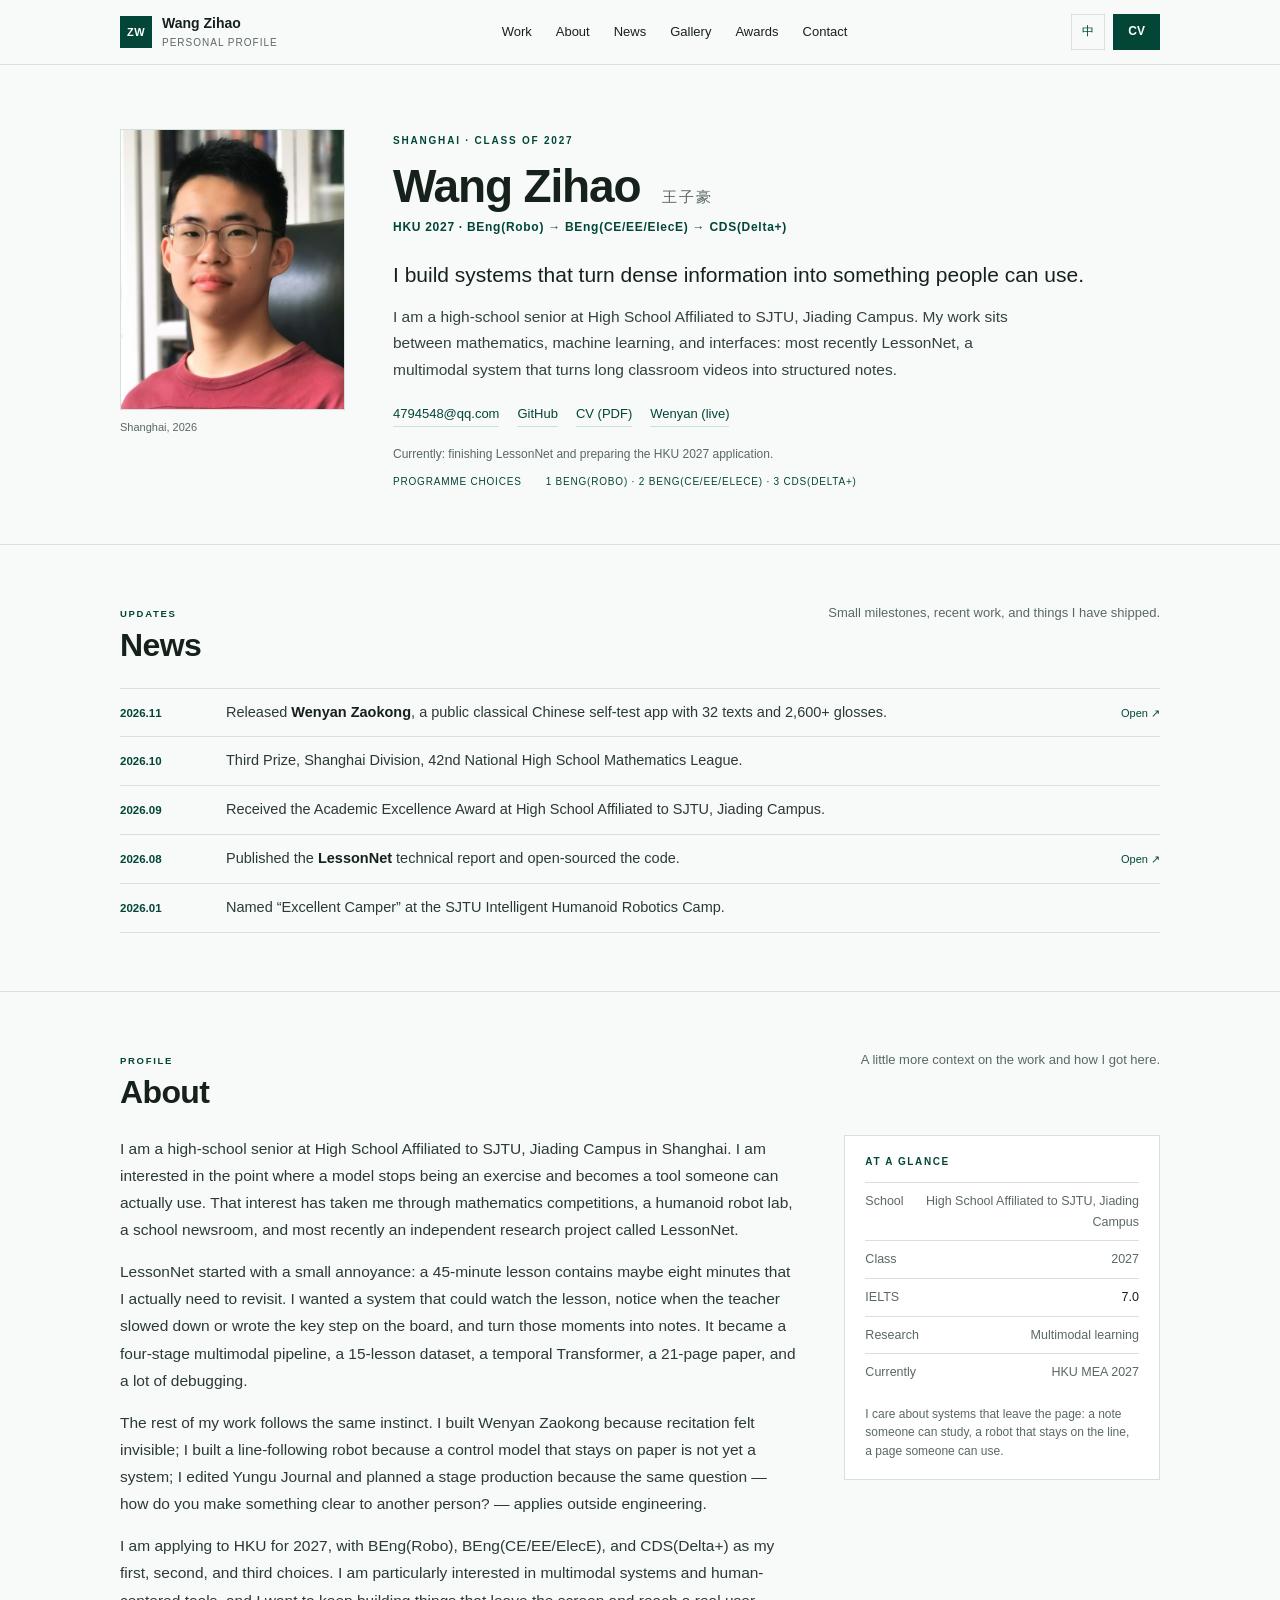
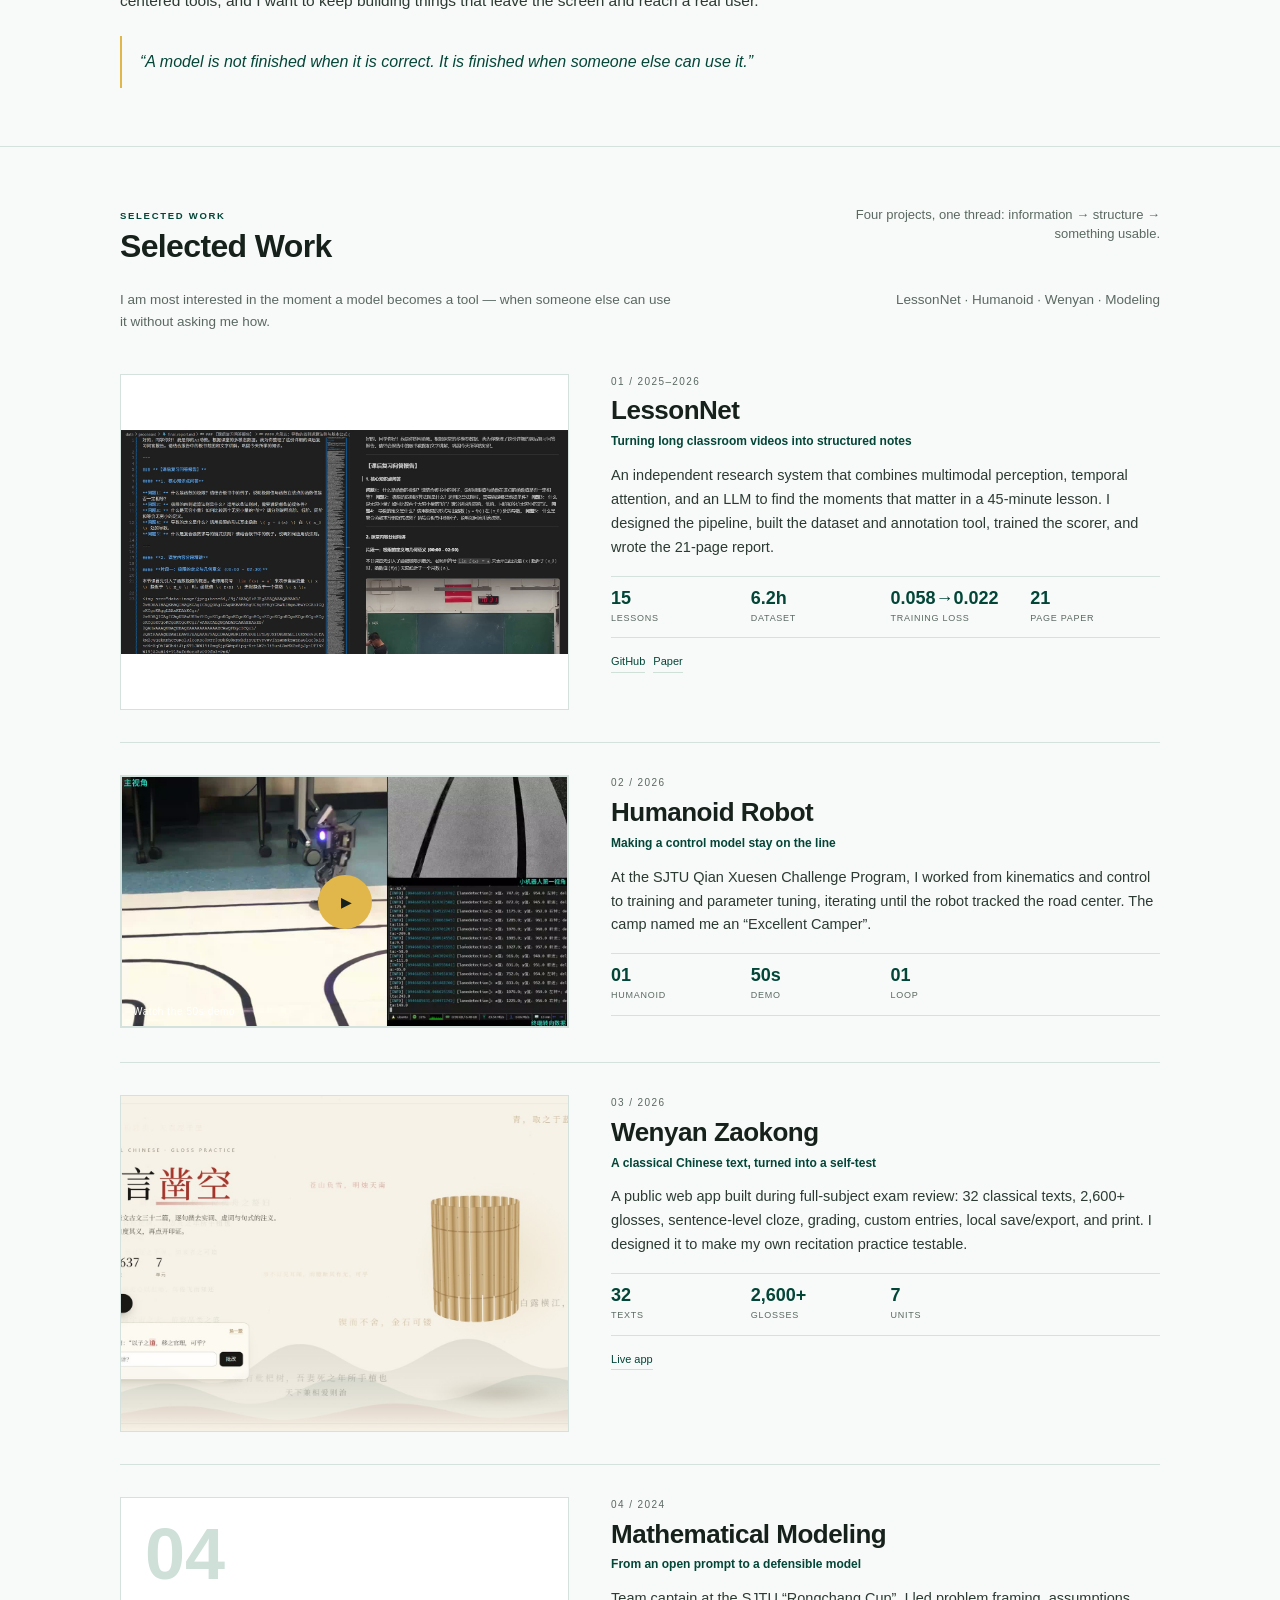
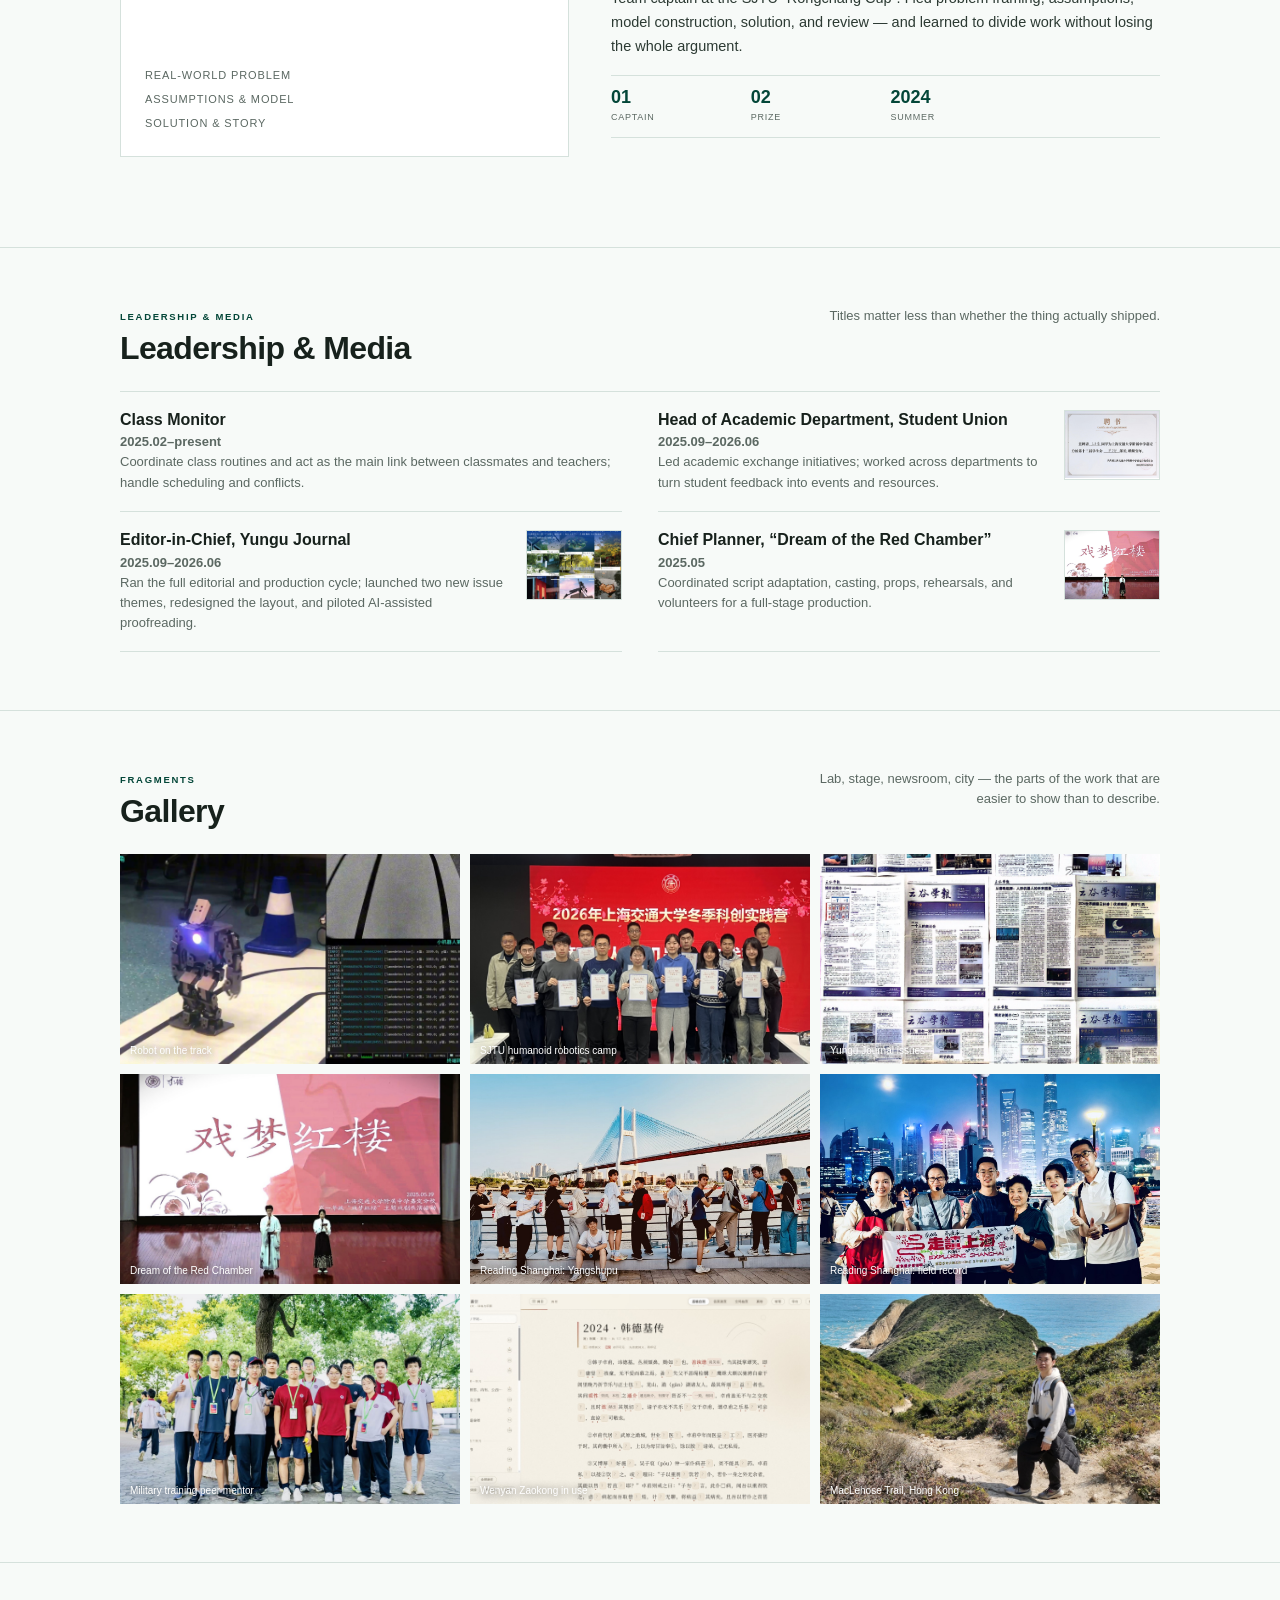
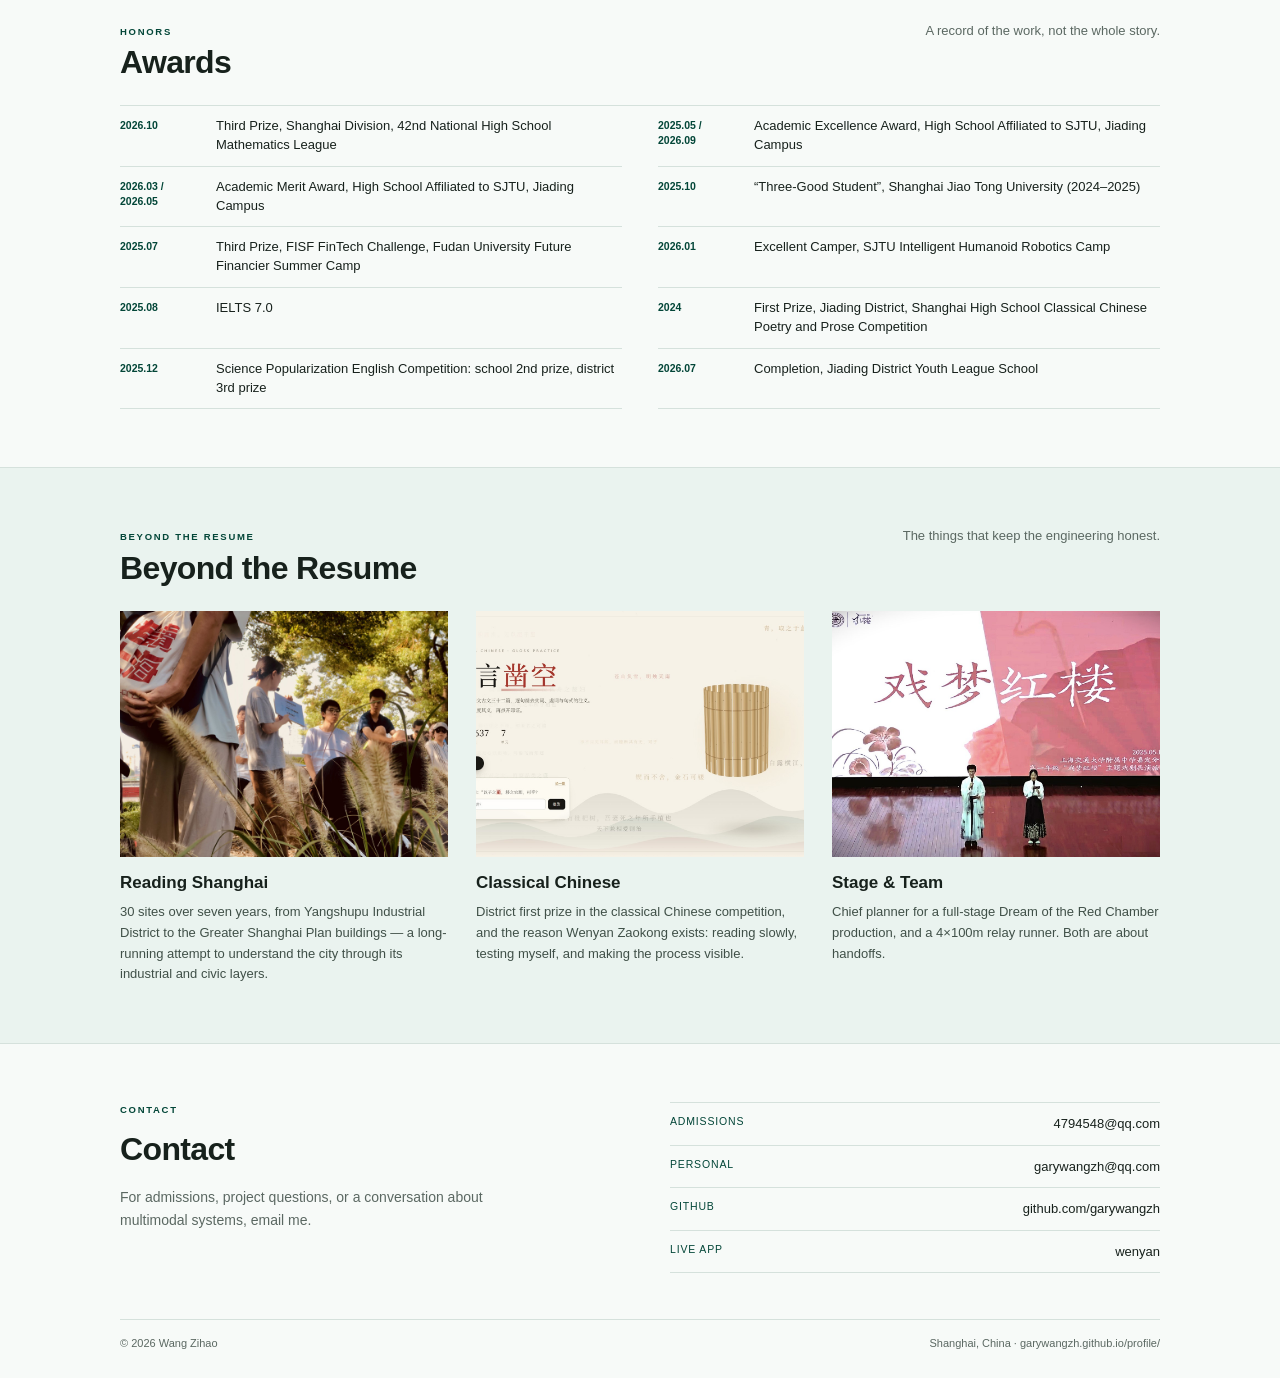
==== index.html @ 97295e0d "Clarify Wenyan link label" ====
<!doctype html>
<html lang="en" class="lang-en">
<head>
<meta charset="utf-8">
<meta name="viewport" content="width=device-width, initial-scale=1">
<title>Wang Zihao — Personal Profile</title>
<meta name="description" content="Personal profile of Wang Zihao: high-school student in Shanghai working on multimodal learning, robotics, and human-centered tools.">
<meta property="og:title" content="Wang Zihao — Personal Profile">
<meta property="og:description" content="Personal profile, selected work, and recent notes.">
<meta property="og:type" content="website">
<meta property="og:url" content="https://garywangzh.github.io/profile/">
<meta property="og:image" content="https://garywangzh.github.io/profile/assets/img/og-cover.jpg">
<link rel="icon" href="assets/img/favicon.svg" type="image/svg+xml">
<link rel="stylesheet" href="assets/css/site.css">
</head>
<body>
<a class="skip" href="#main">Skip to content</a>

<header class="site-header" id="siteHeader">
  <div class="wrap header-inner">
    <a class="brand" href="#top">
      <span class="brand-mark">ZW</span>
      <span class="brand-name">Wang Zihao<small>Personal profile</small></span>
    </a>
    <nav class="nav" id="nav">
      <a href="#work"><span><span class="en">Work</span><span class="zh">项目</span></span></a>
      <a href="#about"><span><span class="en">About</span><span class="zh">关于</span></span></a>
      <a href="#news"><span><span class="en">News</span><span class="zh">近况</span></span></a>
      <a href="#gallery"><span><span class="en">Gallery</span><span class="zh">影像</span></span></a>
      <a href="#awards"><span><span class="en">Awards</span><span class="zh">荣誉</span></span></a>
      <a href="#contact"><span><span class="en">Contact</span><span class="zh">联系</span></span></a>
    </nav>
    <div class="header-actions">
      <button class="lang-toggle" id="langToggle" type="button" aria-label="Switch language">中</button>
      <a class="btn btn-primary en" href="assets/docs/Wang_Zihao_HKU_MEA_Resume_EN_2027.pdf" target="_blank" rel="noopener">CV</a>
      <a class="btn btn-primary zh" href="assets/docs/Wang_Zihao_HKU_MEA_Resume_ZH_2027.pdf" target="_blank" rel="noopener">简历</a>
      <button class="menu-toggle" id="menuToggle" type="button" aria-label="Menu">☰</button>
    </div>
  </div>
</header>

<main id="main">
  <section class="profile-hero" id="top">
    <div class="wrap profile-grid">
      <aside class="profile-photo">
        <img src="assets/img/portrait.jpg" alt="Portrait of Wang Zihao">
        <p class="profile-caption"><span><span class="en">Shanghai, 2026</span><span class="zh">上海，2026</span></span></p>
      </aside>
      <div class="profile-bio">
        <p class="eyebrow"><span><span class="en">Shanghai · Class of 2027</span><span class="zh">上海 · 2027 届</span></span></p>
        <h1><span><span class="en">Wang Zihao</span><span class="zh">王子豪</span></span> <span class="name-cn"><span><span class="en">王子豪</span><span class="zh">WANG ZIHAO</span></span></span></h1>
        <p class="role"><span><span class="en">HKU 2027 · BEng(Robo) → BEng(CE/EE/ElecE) → CDS(Delta+)</span><span class="zh">港大 2027 · BEng(Robo) → BEng(CE/EE/ElecE) → CDS(Delta+)</span></span></p>
        <p class="tagline"><span><span class="en">I build systems that turn dense information into something people can use.</span><span class="zh">我喜欢把密集的信息，变成真正能用的东西。</span></span></p>
        <p class="intro"><span><span class="en">I am a high-school senior at High School Affiliated to SJTU, Jiading Campus. My work sits between mathematics, machine learning, and interfaces: most recently LessonNet, a multimodal system that turns long classroom videos into structured notes.</span><span class="zh">我是上海交通大学附属中学嘉定分校的高三学生。我的兴趣在数学、机器学习与界面之间：最近在做 LessonNet，一个把长课堂视频变成结构化笔记的多模态系统。</span></span></p>
        <div class="profile-links">
          <a href="mailto:4794548@qq.com">4794548@qq.com</a>
          <a href="https://github.com/garywangzh" target="_blank" rel="noopener">GitHub</a>
          <a class="en" href="assets/docs/Wang_Zihao_HKU_MEA_Resume_EN_2027.pdf" target="_blank" rel="noopener">CV (PDF)</a>
          <a class="zh" href="assets/docs/Wang_Zihao_HKU_MEA_Resume_ZH_2027.pdf" target="_blank" rel="noopener">简历 PDF</a>
          <a href="https://garywangzh.github.io/wenyan/" target="_blank" rel="noopener"><span><span class="en">Wenyan (live)</span><span class="zh">文言凿空（在线）</span></span></a>
        </div>
        <p class="now-line"><span><span class="en">Currently: finishing LessonNet and preparing the HKU 2027 application.</span><span class="zh">现在：完成 LessonNet，准备港大 2027 申请。</span></span></p>
        <p class="choices-line"><span><span><span class="en">Programme choices</span><span class="zh">专业志愿</span></span></span><span><span class="en">1 BEng(Robo) · 2 BEng(CE/EE/ElecE) · 3 CDS(Delta+)</span><span class="zh">1 BEng(Robo) · 2 BEng(CE/EE/ElecE) · 3 CDS(Delta+)</span></span></p>
      </div>
    </div>
  </section>

  <section class="section" id="news">
    <div class="wrap">
      
    <div class="section-head reveal">
      <div>
        <div class="kicker"><span><span class="en">Updates</span><span class="zh">近况</span></span></div>
        <h2><span><span class="en">News</span><span class="zh">近况</span></span></h2>
      </div>
      <p><span class="en">Small milestones, recent work, and things I have shipped.</span><span class="zh">一些最近的节点、作品和正在发生的事。</span></p>
    </div>
      <div class="news-list">
        
        <article class="news-item reveal">
          <div class="news-date">2026.11</div>
          <div class="news-text"><span><span class="en">Released <strong>Wenyan Zaokong</strong>, a public classical Chinese self-test app with 32 texts and 2,600+ glosses.</span><span class="zh">上线 <strong>文言凿空</strong>：32 篇古文、2,600+ 条注义的逐句自测网页。</span></span></div>
          <a class="news-link" href="https://garywangzh.github.io/wenyan/" target="_blank" rel="noopener">Open</a>
        </article>
        <article class="news-item reveal">
          <div class="news-date">2026.10</div>
          <div class="news-text"><span><span class="en">Third Prize, Shanghai Division, 42nd National High School Mathematics League.</span><span class="zh">获第 42 届全国高中数学联赛上海赛区三等奖。</span></span></div>
          <span></span>
        </article>
        <article class="news-item reveal">
          <div class="news-date">2026.09</div>
          <div class="news-text"><span><span class="en">Received the Academic Excellence Award at High School Affiliated to SJTU, Jiading Campus.</span><span class="zh">获交附嘉定“学业卓越奖”。</span></span></div>
          <span></span>
        </article>
        <article class="news-item reveal">
          <div class="news-date">2026.08</div>
          <div class="news-text"><span><span class="en">Published the <strong>LessonNet</strong> technical report and open-sourced the code.</span><span class="zh">完成 <strong>LessonNet</strong> 技术论文并开源代码。</span></span></div>
          <a class="news-link" href="https://github.com/garywangzh/LessonNet" target="_blank" rel="noopener">Open</a>
        </article>
        <article class="news-item reveal">
          <div class="news-date">2026.01</div>
          <div class="news-text"><span><span class="en">Named “Excellent Camper” at the SJTU Intelligent Humanoid Robotics Camp.</span><span class="zh">获上海交大智能人形机器人实践学科营“优秀学员”。</span></span></div>
          <span></span>
        </article>
      </div>
    </div>
  </section>

  <section class="section" id="about">
    <div class="wrap">
      
    <div class="section-head reveal">
      <div>
        <div class="kicker"><span><span class="en">Profile</span><span class="zh">关于我</span></span></div>
        <h2><span><span class="en">About</span><span class="zh">关于</span></span></h2>
      </div>
      <p><span class="en">A little more context on the work and how I got here.</span><span class="zh">关于我的经历、兴趣和做事方式。</span></p>
    </div>
      <div class="about-grid">
        <div class="about-copy reveal">
          <p><span class="en">I am a high-school senior at High School Affiliated to SJTU, Jiading Campus in Shanghai. I am interested in the point where a model stops being an exercise and becomes a tool someone can actually use. That interest has taken me through mathematics competitions, a humanoid robot lab, a school newsroom, and most recently an independent research project called LessonNet.</span><span class="zh">我是上海交通大学附属中学嘉定分校的高三学生。我关心的是：一个模型什么时候不再只是练习题，而是变成别人真正能用的工具。带着这个兴趣，我做过数学竞赛、人形机器人、校报，也独立完成了一项叫 LessonNet 的研究。</span></p><p><span class="en">LessonNet started with a small annoyance: a 45-minute lesson contains maybe eight minutes that I actually need to revisit. I wanted a system that could watch the lesson, notice when the teacher slowed down or wrote the key step on the board, and turn those moments into notes. It became a four-stage multimodal pipeline, a 15-lesson dataset, a temporal Transformer, a 21-page paper, and a lot of debugging.</span><span class="zh">LessonNet 始于一个很小的烦恼：一节 45 分钟的课，真正需要回看的大概只有八分钟。我想要一个系统，能看见老师放慢语速、抬手、写下关键步骤的那些时刻，并把它们变成笔记。这个项目后来变成四层流水线、15 节课的数据集、一个时序 Transformer、21 页论文，以及大量调试。</span></p><p><span class="en">The rest of my work follows the same instinct. I built Wenyan Zaokong because recitation felt invisible; I built a line-following robot because a control model that stays on paper is not yet a system; I edited Yungu Journal and planned a stage production because the same question — how do you make something clear to another person? — applies outside engineering.</span><span class="zh">其他项目也来自同一种直觉。做文言凿空，是因为“背诵”的过程看不见；做人形机器人，是因为停留在纸上的控制模型还不算系统；编云谷学报、做戏剧展演，是因为“如何让另一个人听懂”这个问题不只属于工程。</span></p><p><span class="en">I am applying to HKU for 2027, with BEng(Robo), BEng(CE/EE/ElecE), and CDS(Delta+) as my first, second, and third choices. I am particularly interested in multimodal systems and human-centered tools, and I want to keep building things that leave the screen and reach a real user.</span><span class="zh">我正在申请港大 2027 入学，第一至第三志愿依次为 BEng(Robo)、BEng(CE/EE/ElecE)、CDS(Delta+)。我尤其关注多模态系统与以人为中心的工具，也想继续做那些能离开屏幕、抵达真实用户的东西。</span></p>
          <blockquote class="pullquote"><span><span class="en">“A model is not finished when it is correct. It is finished when someone else can use it.”</span><span class="zh">“模型不是“算对”就结束了，而是别人能用起来才算结束。”</span></span></blockquote>
        </div>
        <aside class="fact-card reveal">
          <h3><span><span class="en">At a glance</span><span class="zh">一览</span></span></h3>
          <div class="fact-row"><span><span><span class="en">School</span><span class="zh">学校</span></span></span><span><span><span class="en">High School Affiliated to SJTU, Jiading Campus</span><span class="zh">交附嘉定</span></span></span></div>
          <div class="fact-row"><span><span><span class="en">Class</span><span class="zh">届别</span></span></span><span><span><span class="en">2027</span><span class="zh">2027 届</span></span></span></div>
          <div class="fact-row"><span><span><span class="en">IELTS</span><span class="zh">雅思</span></span></span><span>7.0</span></div>
          <div class="fact-row"><span><span><span class="en">Research</span><span class="zh">研究</span></span></span><span><span><span class="en">Multimodal learning</span><span class="zh">多模态学习</span></span></span></div>
          <div class="fact-row"><span><span><span class="en">Currently</span><span class="zh">现在</span></span></span><span><span><span class="en">HKU MEA 2027</span><span class="zh">港大多元卓越 2027</span></span></span></div>
          <p class="fact-note"><span><span class="en">I care about systems that leave the page: a note someone can study, a robot that stays on the line, a page someone can use.</span><span class="zh">我在意那些能离开纸面的系统：别人能用来复习的笔记、能沿着线跑的机器人、能被真正使用的页面。</span></span></p>
        </aside>
      </div>
    </div>
  </section>

  <section class="section" id="work">
    <div class="wrap">
      
    <div class="section-head reveal">
      <div>
        <div class="kicker"><span><span class="en">Selected work</span><span class="zh">项目精选</span></span></div>
        <h2><span><span class="en">Selected Work</span><span class="zh">项目精选</span></span></h2>
      </div>
      <p><span class="en">Four projects, one thread: information → structure → something usable.</span><span class="zh">四个项目，一条线：信息 → 结构 → 真正能用的东西。</span></p>
    </div>
      <div class="work-intro reveal">
        <p><span><span class="en">I am most interested in the moment a model becomes a tool — when someone else can use it without asking me how.</span><span class="zh">我最在意模型变成工具的那一刻：别人不需要问我怎么用，也能用起来。</span></span></p>
        <p><span><span class="en">LessonNet · Humanoid · Wenyan · Modeling</span><span class="zh">LessonNet · 人形机器人 · 文言 · 数学建模</span></span></p>
      </div>
      
        <article class="work-card reveal" id="lessonnet">
          <div class="work-media work-media--contain"><img src="assets/img/lessonnet-ui.jpg" alt="LessonNet interface showing a classroom video and generated notes" loading="lazy"><img class="inset" src="assets/img/lessonnet-architecture.png" alt="LessonNet four-stage system architecture" loading="lazy"></div>
          
        <div class="work-body">
          <div class="work-num">01 / 2025–2026</div>
          <h3 class="work-title">LessonNet</h3>
          <div class="work-sub"><span><span class="en">Turning long classroom videos into structured notes</span><span class="zh">把冗长的课堂视频变成结构化笔记</span></span></div>
          <p><span><span class="en">An independent research system that combines multimodal perception, temporal attention, and an LLM to find the moments that matter in a 45-minute lesson. I designed the pipeline, built the dataset and annotation tool, trained the scorer, and wrote the 21-page report.</span><span class="zh">一个独立研究系统：用多模态感知、时序注意力与大模型，在 45 分钟的课堂里找到真正重要的片段。我设计了流水线、构建数据集与标注工具、训练评分模型，并完成 21 页论文。</span></span></p>
          <div class="work-stats"><div><strong>15</strong><span><span><span class="en">lessons</span><span class="zh">节课</span></span></span></div><div><strong>6.2h</strong><span><span><span class="en">dataset</span><span class="zh">数据</span></span></span></div><div><strong>0.058→0.022</strong><span><span><span class="en">training loss</span><span class="zh">训练损失</span></span></span></div><div><strong>21</strong><span><span><span class="en">page paper</span><span class="zh">页论文</span></span></span></div></div>
          <div class="work-links"><a href="https://github.com/garywangzh/LessonNet" target="_blank" rel="noopener">GitHub</a><a href="assets/docs/LessonNet_Paper.pdf" target="_blank" rel="noopener">Paper</a></div>
        </div>
        </article>
        <article class="work-card reveal" id="robot">
          <div class="work-media">
                <div class="video-shell">
                  <img src="assets/video/robot-poster.jpg" alt="Humanoid robot following a line, with lane-detection debug output" loading="lazy">
                  <button class="video-play" data-video="assets/video/robot-demo.mp4" aria-label="Play the robot demo">
                    <span class="play-disc">▶</span>
                    <span class="video-caption"><span><span class="en">Watch the 50s demo</span><span class="zh">观看 50 秒演示</span></span></span>
                  </button>
                </div></div>
          
        <div class="work-body">
          <div class="work-num">02 / 2026</div>
          <h3 class="work-title">Humanoid Robot</h3>
          <div class="work-sub"><span><span class="en">Making a control model stay on the line</span><span class="zh">让控制模型真的沿着线跑起来</span></span></div>
          <p><span><span class="en">At the SJTU Qian Xuesen Challenge Program, I worked from kinematics and control to training and parameter tuning, iterating until the robot tracked the road center. The camp named me an “Excellent Camper”.</span><span class="zh">在上海交大“学森挑战计划”中，我从运动学、控制一路做到训练与参数调试，反复迭代，直到机器人能沿道路中心稳定行进。获评“优秀学员”。</span></span></p>
          <div class="work-stats"><div><strong>01</strong><span><span><span class="en">humanoid</span><span class="zh">台机器人</span></span></span></div><div><strong>50s</strong><span><span><span class="en">demo</span><span class="zh">演示</span></span></span></div><div><strong>01</strong><span><span><span class="en">loop</span><span class="zh">感知—决策—控制</span></span></span></div></div>
          <div class="work-links"></div>
        </div>
        </article>
        <article class="work-card reveal" id="wenyan">
          <div class="work-media"><img src="assets/img/wenyan-home.jpg" alt="Wenyan Zaokong landing page with classical Chinese typography" loading="lazy"></div>
          
        <div class="work-body">
          <div class="work-num">03 / 2026</div>
          <h3 class="work-title">Wenyan Zaokong</h3>
          <div class="work-sub"><span><span class="en">A classical Chinese text, turned into a self-test</span><span class="zh">把一篇古文，变成可以自测的练习</span></span></div>
          <p><span><span class="en">A public web app built during full-subject exam review: 32 classical texts, 2,600+ glosses, sentence-level cloze, grading, custom entries, local save/export, and print. I designed it to make my own recitation practice testable.</span><span class="zh">在全科复习期间独立开发并上线：32 篇古文、2,600+ 条注义，支持逐句挖空、批改、自建词条、本地存档与导出打印。我把“背诵”改造成可自测、可追踪的练习流程。</span></span></p>
          <div class="work-stats"><div><strong>32</strong><span><span><span class="en">texts</span><span class="zh">篇目</span></span></span></div><div><strong>2,600+</strong><span><span><span class="en">glosses</span><span class="zh">注义</span></span></span></div><div><strong>7</strong><span><span><span class="en">units</span><span class="zh">单元</span></span></span></div></div>
          <div class="work-links"><a href="https://garywangzh.github.io/wenyan/" target="_blank" rel="noopener">Live app</a></div>
        </div>
        </article>
        <article class="work-card reveal" id="modeling">
          <div class="work-media">
            <div class="work-visual-text">
              <div class="big">04</div>
              <div class="formula">
                <span><span><span class="en">Real-world problem</span><span class="zh">现实问题</span></span></span>
                <span><span><span class="en">Assumptions & model</span><span class="zh">假设与模型</span></span></span>
                <span><span><span class="en">Solution & story</span><span class="zh">求解与表达</span></span></span>
              </div>
            </div></div>
          
        <div class="work-body">
          <div class="work-num">04 / 2024</div>
          <h3 class="work-title">Mathematical Modeling</h3>
          <div class="work-sub"><span><span class="en">From an open prompt to a defensible model</span><span class="zh">把开放问题收敛成可展示的模型</span></span></div>
          <p><span><span class="en">Team captain at the SJTU “Rongchang Cup”. I led problem framing, assumptions, model construction, solution, and review — and learned to divide work without losing the whole argument.</span><span class="zh">上海交大“荣昶杯”数学建模竞赛队长。负责选题、假设、建模、求解与复盘，在分工与整合之间保持论证完整；获二等奖。</span></span></p>
          <div class="work-stats"><div><strong>01</strong><span><span><span class="en">captain</span><span class="zh">队长</span></span></span></div><div><strong>02</strong><span><span><span class="en">prize</span><span class="zh">二等奖</span></span></span></div><div><strong>2024</strong><span><span><span class="en">summer</span><span class="zh">夏</span></span></span></div></div>
          <div class="work-links"></div>
        </div>
        </article>
    </div>
  </section>

  <section class="section" id="leadership">
    <div class="wrap">
      
    <div class="section-head reveal">
      <div>
        <div class="kicker"><span><span class="en">Leadership & media</span><span class="zh">领导力与媒体</span></span></div>
        <h2><span><span class="en">Leadership & Media</span><span class="zh">领导力与媒体</span></span></h2>
      </div>
      <p><span class="en">Titles matter less than whether the thing actually shipped.</span><span class="zh">头衔不重要，事情有没有真正落地更重要。</span></p>
    </div>
      <div class="lead-grid">
        
        <article class="lead-card reveal no-img">
          <div>
            <h3><span><span class="en">Class Monitor</span><span class="zh">班级班长</span></span></h3>
            <p class="lead-meta"><span><span class="en">2025.02–present</span><span class="zh">2025.02—至今</span></span></p>
            <p><span><span class="en">Coordinate class routines and act as the main link between classmates and teachers; handle scheduling and conflicts.</span><span class="zh">协调班级日常，连接同学与老师，处理排期与冲突。</span></span></p>
          </div>
          
        </article>
        <article class="lead-card reveal ">
          <div>
            <h3><span><span class="en">Head of Academic Department, Student Union</span><span class="zh">学生会学习部部长</span></span></h3>
            <p class="lead-meta"><span><span class="en">2025.09–2026.06</span><span class="zh">2025.09—2026.06</span></span></p>
            <p><span><span class="en">Led academic exchange initiatives; worked across departments to turn student feedback into events and resources.</span><span class="zh">组织学术交流活动，把学生反馈变成具体活动与资源。</span></span></p>
          </div>
          <img class="contain" src="assets/img/cert-union.jpg" alt="Certificate of appointment as Head of Academic Department" loading="lazy">
        </article>
        <article class="lead-card reveal ">
          <div>
            <h3><span><span class="en">Editor-in-Chief, Yungu Journal</span><span class="zh">云谷学报主编</span></span></h3>
            <p class="lead-meta"><span><span class="en">2025.09–2026.06</span><span class="zh">2025.09—2026.06</span></span></p>
            <p><span><span class="en">Ran the full editorial and production cycle; launched two new issue themes, redesigned the layout, and piloted AI-assisted proofreading.</span><span class="zh">统筹编辑出版全流程；推出两个新主题、改版版面，并尝试 AI 辅助校对。</span></span></p>
          </div>
          <img class="" src="assets/img/newspaper.jpg" alt="Cover of Yungu Journal" loading="lazy">
        </article>
        <article class="lead-card reveal ">
          <div>
            <h3><span><span class="en">Chief Planner, “Dream of the Red Chamber”</span><span class="zh">“戏梦红楼”总策划</span></span></h3>
            <p class="lead-meta"><span><span class="en">2025.05</span><span class="zh">2025.05</span></span></p>
            <p><span><span class="en">Coordinated script adaptation, casting, props, rehearsals, and volunteers for a full-stage production.</span><span class="zh">统筹剧本、选角、道具、彩排与志愿者，完成面向师生家长的舞台呈现。</span></span></p>
          </div>
          <img class="" src="assets/img/drama-stage.jpg" alt="Stage of the Dream of the Red Chamber showcase" loading="lazy">
        </article>
      </div>
    </div>
  </section>

  <section class="section" id="gallery">
    <div class="wrap">
      
    <div class="section-head reveal">
      <div>
        <div class="kicker"><span><span class="en">Fragments</span><span class="zh">影像</span></span></div>
        <h2><span><span class="en">Gallery</span><span class="zh">影像</span></span></h2>
      </div>
      <p><span class="en">Lab, stage, newsroom, city — the parts of the work that are easier to show than to describe.</span><span class="zh">实验室、舞台、编辑部、城市——有些部分，图片比文字更直接。</span></p>
    </div>
      <div class="gallery-grid">
        
        <button class="gallery-item reveal" data-full="assets/img/robot-still.jpg" data-caption-en="Robot on the track" data-caption-zh="赛道上的机器人" aria-label="Robot on the track">
          <img src="assets/img/robot-still.jpg" alt="Robot on the track" loading="lazy">
          <span class="gallery-caption"><span><span class="en">Robot on the track</span><span class="zh">赛道上的机器人</span></span></span>
        </button>
        <button class="gallery-item reveal" data-full="assets/img/robot-group.jpg" data-caption-en="SJTU humanoid robotics camp" data-caption-zh="上海交大人形机器人营" aria-label="SJTU humanoid robotics camp">
          <img src="assets/img/robot-group.jpg" alt="SJTU humanoid robotics camp" loading="lazy">
          <span class="gallery-caption"><span><span class="en">SJTU humanoid robotics camp</span><span class="zh">上海交大人形机器人营</span></span></span>
        </button>
        <button class="gallery-item reveal" data-full="assets/img/newspaper-issues.jpg" data-caption-en="Yungu Journal issues" data-caption-zh="云谷学报版面" aria-label="Yungu Journal issues">
          <img src="assets/img/newspaper-issues.jpg" alt="Yungu Journal issues" loading="lazy">
          <span class="gallery-caption"><span><span class="en">Yungu Journal issues</span><span class="zh">云谷学报版面</span></span></span>
        </button>
        <button class="gallery-item reveal" data-full="assets/img/drama-stage.jpg" data-caption-en="Dream of the Red Chamber" data-caption-zh="戏梦红楼" aria-label="Dream of the Red Chamber">
          <img src="assets/img/drama-stage.jpg" alt="Dream of the Red Chamber" loading="lazy">
          <span class="gallery-caption"><span><span class="en">Dream of the Red Chamber</span><span class="zh">戏梦红楼</span></span></span>
        </button>
        <button class="gallery-item reveal" data-full="assets/img/citywalk-1.jpg" data-caption-en="Reading Shanghai: Yangshupu" data-caption-zh="走读上海：杨树浦" aria-label="Reading Shanghai: Yangshupu">
          <img src="assets/img/citywalk-1.jpg" alt="Reading Shanghai: Yangshupu" loading="lazy">
          <span class="gallery-caption"><span><span class="en">Reading Shanghai: Yangshupu</span><span class="zh">走读上海：杨树浦</span></span></span>
        </button>
        <button class="gallery-item reveal" data-full="assets/img/citywalk-2.jpg" data-caption-en="Reading Shanghai: field record" data-caption-zh="走读上海：现场记录" aria-label="Reading Shanghai: field record">
          <img src="assets/img/citywalk-2.jpg" alt="Reading Shanghai: field record" loading="lazy">
          <span class="gallery-caption"><span><span class="en">Reading Shanghai: field record</span><span class="zh">走读上海：现场记录</span></span></span>
        </button>
        <button class="gallery-item reveal" data-full="assets/img/military.jpg" data-caption-en="Military training peer mentor" data-caption-zh="军训辅导员" aria-label="Military training peer mentor">
          <img src="assets/img/military.jpg" alt="Military training peer mentor" loading="lazy">
          <span class="gallery-caption"><span><span class="en">Military training peer mentor</span><span class="zh">军训辅导员</span></span></span>
        </button>
        <button class="gallery-item reveal" data-full="assets/img/wenyan-app.jpg" data-caption-en="Wenyan Zaokong in use" data-caption-zh="文言凿空使用界面" aria-label="Wenyan Zaokong in use">
          <img src="assets/img/wenyan-app.jpg" alt="Wenyan Zaokong in use" loading="lazy">
          <span class="gallery-caption"><span><span class="en">Wenyan Zaokong in use</span><span class="zh">文言凿空使用界面</span></span></span>
        </button>
        <button class="gallery-item reveal" data-full="assets/img/hk-trail.jpg" data-caption-en="MacLehose Trail, Hong Kong" data-caption-zh="香港麦理浩径" aria-label="MacLehose Trail, Hong Kong">
          <img src="assets/img/hk-trail.jpg" alt="MacLehose Trail, Hong Kong" loading="lazy">
          <span class="gallery-caption"><span><span class="en">MacLehose Trail, Hong Kong</span><span class="zh">香港麦理浩径</span></span></span>
        </button>
      </div>
    </div>
  </section>

  <section class="section" id="awards">
    <div class="wrap">
      
    <div class="section-head reveal">
      <div>
        <div class="kicker"><span><span class="en">Honors</span><span class="zh">荣誉</span></span></div>
        <h2><span><span class="en">Awards</span><span class="zh">荣誉</span></span></h2>
      </div>
      <p><span class="en">A record of the work, not the whole story.</span><span class="zh">一些被记录下来的结果，不是全部。</span></p>
    </div>
      <div class="awards-grid">
        <div class="award reveal"><div class="date">2026.10</div><div><span><span class="en">Third Prize, Shanghai Division, 42nd National High School Mathematics League</span><span class="zh">第 42 届全国高中数学联赛上海赛区三等奖</span></span></div></div><div class="award reveal"><div class="date">2025.05 / 2026.09</div><div><span><span class="en">Academic Excellence Award, High School Affiliated to SJTU, Jiading Campus</span><span class="zh">交附嘉定“学业卓越奖”</span></span></div></div><div class="award reveal"><div class="date">2026.03 / 2026.05</div><div><span><span class="en">Academic Merit Award, High School Affiliated to SJTU, Jiading Campus</span><span class="zh">交附嘉定“学业优秀奖励”</span></span></div></div><div class="award reveal"><div class="date">2025.10</div><div><span><span class="en">“Three-Good Student”, Shanghai Jiao Tong University (2024–2025)</span><span class="zh">上海交通大学 2024—2025 年度“三好学生”</span></span></div></div><div class="award reveal"><div class="date">2025.07</div><div><span><span class="en">Third Prize, FISF FinTech Challenge, Fudan University Future Financier Summer Camp</span><span class="zh">复旦大学国际金融学院 FinTech Challenge 三等奖</span></span></div></div><div class="award reveal"><div class="date">2026.01</div><div><span><span class="en">Excellent Camper, SJTU Intelligent Humanoid Robotics Camp</span><span class="zh">上海交大智能人形机器人实践学科营“优秀学员”</span></span></div></div><div class="award reveal"><div class="date">2025.08</div><div><span><span class="en">IELTS 7.0</span><span class="zh">雅思 7.0</span></span></div></div><div class="award reveal"><div class="date">2024</div><div><span><span class="en">First Prize, Jiading District, Shanghai High School Classical Chinese Poetry and Prose Competition</span><span class="zh">上海市中学生古诗文大赛嘉定区一等奖</span></span></div></div><div class="award reveal"><div class="date">2025.12</div><div><span><span class="en">Science Popularization English Competition: school 2nd prize, district 3rd prize</span><span class="zh">科普英语竞赛校级二等奖、区级三等奖</span></span></div></div><div class="award reveal"><div class="date">2026.07</div><div><span><span class="en">Completion, Jiading District Youth League School</span><span class="zh">嘉定区中学生共产主义学校结业</span></span></div></div>
      </div>
    </div>
  </section>

  <section class="beyond" id="beyond">
    <div class="wrap">
      
    <div class="section-head reveal">
      <div>
        <div class="kicker"><span><span class="en">Beyond the resume</span><span class="zh">简历之外</span></span></div>
        <h2><span><span class="en">Beyond the Resume</span><span class="zh">简历之外</span></span></h2>
      </div>
      <p><span class="en">The things that keep the engineering honest.</span><span class="zh">让工程保持诚实的东西。</span></p>
    </div>
      <div class="beyond-grid">
        
        <article class="beyond-card reveal">
          <img src="assets/img/citywalk-3.jpg" alt="Reading Shanghai" loading="lazy">
          <div>
            <h3><span><span class="en">Reading Shanghai</span><span class="zh">走读上海</span></span></h3>
            <p><span><span class="en">30 sites over seven years, from Yangshupu Industrial District to the Greater Shanghai Plan buildings — a long-running attempt to understand the city through its industrial and civic layers.</span><span class="zh">从 2019 到 2026，30 站城市研学：杨树浦工业区、“大上海计划”建筑群……用脚步理解城市的工业与市政层次。</span></span></p>
          </div>
        </article>
        <article class="beyond-card reveal">
          <img src="assets/img/wenyan-home.jpg" alt="Classical Chinese" loading="lazy">
          <div>
            <h3><span><span class="en">Classical Chinese</span><span class="zh">古文</span></span></h3>
            <p><span><span class="en">District first prize in the classical Chinese competition, and the reason Wenyan Zaokong exists: reading slowly, testing myself, and making the process visible.</span><span class="zh">古诗文大赛区一等奖，也是文言凿空存在的原因：慢读、自测，并把过程变得可见。</span></span></p>
          </div>
        </article>
        <article class="beyond-card reveal">
          <img src="assets/img/drama-stage.jpg" alt="Stage &amp; Team" loading="lazy">
          <div>
            <h3><span><span class="en">Stage & Team</span><span class="zh">舞台与团队</span></span></h3>
            <p><span><span class="en">Chief planner for a full-stage Dream of the Red Chamber production, and a 4×100m relay runner. Both are about handoffs.</span><span class="zh">《红楼梦》戏剧展演总策划，也是 4×100m 接力队员。两件事都和“交接”有关。</span></span></p>
          </div>
        </article>
      </div>
    </div>
  </section>

  <section class="contact" id="contact">
    <div class="wrap">
      <div class="contact-grid">
        <div>
          <div class="kicker"><span><span class="en">Contact</span><span class="zh">联系</span></span></div>
          <h2><span><span class="en">Contact</span><span class="zh">联系</span></span></h2>
          <p><span><span class="en">For admissions, project questions, or a conversation about multimodal systems, email me.</span><span class="zh">关于申请、项目或多模态系统，欢迎邮件联系。</span></span></p>
        </div>
        <div class="contact-links">
          <a class="contact-link" href="mailto:4794548@qq.com"><span><span><span class="en">Admissions</span><span class="zh">通讯</span></span></span><span>4794548@qq.com</span></a>
          <a class="contact-link" href="mailto:garywangzh@qq.com"><span><span><span class="en">Personal</span><span class="zh">个人</span></span></span><span>garywangzh@qq.com</span></a>
          <a class="contact-link" href="https://github.com/garywangzh" target="_blank" rel="noopener"><span>GitHub</span><span>github.com/garywangzh</span></a>
          <a class="contact-link" href="https://garywangzh.github.io/wenyan/" target="_blank" rel="noopener"><span><span><span class="en">Live app</span><span class="zh">在线项目</span></span></span><span>wenyan</span></a>
        </div>
      </div>
      <footer class="footer">
        <span>© 2026 Wang Zihao</span>
        <span><span><span class="en">Shanghai, China</span><span class="zh">中国上海</span></span> · garywangzh.github.io/profile/</span>
      </footer>
    </div>
  </section>
</main>

<dialog class="lightbox" id="lightbox">
  <div class="lightbox-inner">
    <button class="lightbox-close" id="lightboxClose" type="button" aria-label="Close">×</button>
    <img id="lightboxImage" src="" alt="">
    <p class="lightbox-caption" id="lightboxCaption"></p>
  </div>
</dialog>

<script src="assets/js/main.js"></script>
</body>
</html>
---- assets/css/site.css ----
:root {
  --green: #034638;
  --green-2: #0a5a49;
  --ink: #17211c;
  --paper: #f7faf8;
  --mint: #cee0d8;
  --mint-2: #eaf3ef;
  --yellow: #e1b74b;
  --grey: #5b6862;
  --line: #d5e1dc;
  --max: 1040px;
}

* { box-sizing: border-box; }

html {
  scroll-behavior: smooth;
  scroll-padding-top: 72px;
}

body {
  margin: 0;
  background: var(--paper);
  color: var(--ink);
  font-family: "Segoe UI", "Noto Sans SC", "Microsoft YaHei", Arial, sans-serif;
  font-size: 16.5px;
  line-height: 1.65;
  -webkit-font-smoothing: antialiased;
}

a { color: var(--green); text-underline-offset: 3px; }
a:hover { color: var(--green-2); }
img { max-width: 100%; display: block; }

.wrap {
  width: min(var(--max), calc(100% - 48px));
  margin: 0 auto;
}

.lang-en .zh { display: none !important; }
.lang-zh .en { display: none !important; }

.skip {
  position: absolute;
  left: -999px;
  top: 0;
  background: var(--green);
  color: #fff;
  padding: 10px 16px;
  z-index: 100;
}
.skip:focus { left: 12px; top: 12px; }

/* simple header */
.site-header {
  position: sticky;
  top: 0;
  z-index: 50;
  background: rgba(247, 250, 248, 0.96);
  border-bottom: 1px solid var(--line);
}
.header-inner {
  height: 64px;
  display: flex;
  align-items: center;
  justify-content: space-between;
  gap: 24px;
}
.brand {
  display: inline-flex;
  align-items: center;
  gap: 10px;
  color: var(--ink);
  text-decoration: none;
}
.brand-mark {
  width: 32px;
  height: 32px;
  display: grid;
  place-items: center;
  background: var(--green);
  color: #fff;
  font-size: 11px;
  font-weight: 700;
  letter-spacing: .04em;
}
.brand-name { font-size: 14px; font-weight: 600; }
.brand-name small {
  display: block;
  font-size: 10px;
  font-weight: 400;
  letter-spacing: .10em;
  color: var(--grey);
  text-transform: uppercase;
  margin-top: 0;
}
.nav {
  display: flex;
  align-items: center;
  gap: 24px;
  font-size: 13px;
}
.nav a { color: var(--ink); text-decoration: none; }
.nav a:hover { color: var(--green); }
.header-actions { display: flex; align-items: center; gap: 8px; }
.lang-toggle, .menu-toggle {
  font: inherit;
  font-size: 12px;
  color: var(--green);
  background: transparent;
  border: 1px solid var(--line);
  padding: 7px 10px;
  cursor: pointer;
}
.lang-toggle:hover, .menu-toggle:hover { border-color: var(--green); }
.menu-toggle { display: none; }
.btn {
  display: inline-flex;
  align-items: center;
  justify-content: center;
  min-height: 36px;
  padding: 0 14px;
  border: 1px solid var(--green);
  background: var(--green);
  color: #fff;
  font-size: 12px;
  font-weight: 600;
  text-decoration: none;
}
.btn:hover { background: var(--green-2); color: #fff; }

/* profile header, not a landing page */
.profile-hero {
  padding: 64px 0 52px;
}
.profile-grid {
  display: grid;
  grid-template-columns: 225px 1fr;
  gap: 48px;
  align-items: start;
}
.profile-photo img {
  width: 225px;
  height: 281px;
  object-fit: cover;
  object-position: 50% 24%;
  border: 1px solid var(--line);
}
.profile-caption {
  margin: 8px 0 0;
  font-size: 11px;
  color: var(--grey);
}
.profile-bio { padding-top: 4px; }
.eyebrow {
  margin: 0 0 12px;
  color: var(--green);
  font-size: 10px;
  font-weight: 650;
  letter-spacing: .18em;
  text-transform: uppercase;
}
.profile-bio h1 {
  margin: 0;
  font-size: clamp(36px, 4.5vw, 46px);
  line-height: 1.05;
  letter-spacing: -.025em;
  font-weight: 600;
  color: var(--ink);
}
.profile-bio .name-cn {
  font-size: 15px;
  color: var(--grey);
  font-weight: 400;
  letter-spacing: .14em;
  margin-left: 10px;
  white-space: nowrap;
}
.role {
  margin: 8px 0 0;
  color: var(--green);
  font-size: 12px;
  font-weight: 600;
  letter-spacing: .06em;
}
.tagline {
  margin: 22px 0 0;
  font-size: 21px;
  line-height: 1.45;
  color: var(--ink);
  font-weight: 350;
}
.intro {
  margin: 14px 0 0;
  max-width: 650px;
  font-size: 15.5px;
  line-height: 1.7;
  color: #34423b;
}
.profile-links {
  display: flex;
  flex-wrap: wrap;
  gap: 8px 18px;
  margin-top: 20px;
  font-size: 13px;
}
.profile-links a { text-decoration: none; border-bottom: 1px solid var(--mint); padding-bottom: 1px; }
.profile-links a:hover { border-color: var(--green); }
.now-line {
  margin: 18px 0 0;
  font-size: 12px;
  color: var(--grey);
}
.choices-line {
  margin: 8px 0 0;
  font-size: 12px;
  color: var(--grey);
}
.choices-line span {
  color: var(--green);
  font-size: 10px;
  letter-spacing: .08em;
  text-transform: uppercase;
  margin-right: 8px;
}

/* sections */
.section {
  padding: 58px 0;
  border-top: 1px solid var(--line);
}
.section-head {
  display: flex;
  align-items: baseline;
  justify-content: space-between;
  gap: 28px;
  margin-bottom: 24px;
}
.kicker {
  margin: 0 0 5px;
  color: var(--green);
  font-size: 9.5px;
  font-weight: 650;
  letter-spacing: .18em;
  text-transform: uppercase;
}
.section-head h2 {
  margin: 0;
  font-size: clamp(26px, 3vw, 32px);
  line-height: 1.15;
  letter-spacing: -.02em;
  font-weight: 600;
}
.section-head p {
  margin: 0;
  max-width: 360px;
  color: var(--grey);
  font-size: 13px;
  line-height: 1.5;
  text-align: right;
}

/* news */
.news-list { border-top: 1px solid var(--line); }
.news-item {
  display: grid;
  grid-template-columns: 88px 1fr auto;
  gap: 18px;
  align-items: baseline;
  padding: 12px 0;
  border-bottom: 1px solid var(--line);
}
.news-date {
  font-size: 11.5px;
  color: var(--green);
  font-weight: 600;
}
.news-text { font-size: 14.5px; color: #2c3a33; }
.news-text strong { font-weight: 650; color: var(--ink); }
.news-link {
  font-size: 11px;
  color: var(--green);
  text-decoration: none;
  white-space: nowrap;
}
.news-link::after { content: " ↗"; }

/* about */
.about-grid {
  display: grid;
  grid-template-columns: 1.5fr .7fr;
  gap: 48px;
  align-items: start;
}
.about-copy p {
  margin: 0 0 15px;
  font-size: 15.5px;
  line-height: 1.75;
  color: #2c3a33;
}
.pullquote {
  margin: 22px 0 0;
  padding: 14px 0 14px 18px;
  border-left: 2px solid var(--yellow);
  font-size: 16px;
  line-height: 1.5;
  color: var(--green);
  font-style: italic;
}
.fact-card {
  border: 1px solid var(--line);
  background: #fff;
  padding: 18px 20px;
}
.fact-card h3 {
  margin: 0 0 12px;
  font-size: 10px;
  letter-spacing: .16em;
  text-transform: uppercase;
  color: var(--green);
}
.fact-row {
  display: flex;
  justify-content: space-between;
  gap: 12px;
  padding: 8px 0;
  border-top: 1px solid var(--line);
  font-size: 12.5px;
}
.fact-row span:first-child { color: var(--grey); flex: 0 0 auto; }
.fact-row span:last-child { text-align: right; font-weight: 500; }
.fact-note {
  margin: 14px 0 0;
  font-size: 12px;
  line-height: 1.55;
  color: var(--grey);
}

/* work */
.work-intro {
  display: flex;
  justify-content: space-between;
  gap: 32px;
  margin-bottom: 8px;
}
.work-intro p { margin: 0; max-width: 560px; color: var(--grey); font-size: 13.5px; }
.work-card {
  display: grid;
  grid-template-columns: .9fr 1.1fr;
  gap: 42px;
  align-items: start;
  padding: 32px 0;
  border-top: 1px solid var(--line);
}
.work-card:first-of-type { border-top: 0; }
.work-media img {
  width: 100%;
  aspect-ratio: 4 / 3;
  object-fit: cover;
  border: 1px solid var(--line);
  background: #fff;
}
.work-media--contain img { object-fit: contain; }
.work-media .inset { display: none; }
.work-num {
  font-size: 10px;
  letter-spacing: .14em;
  color: var(--grey);
  margin-bottom: 6px;
}
.work-title {
  margin: 0;
  font-size: 26px;
  line-height: 1.15;
  letter-spacing: -.02em;
  font-weight: 600;
}
.work-sub {
  margin: 6px 0 12px;
  font-size: 12px;
  color: var(--green);
  font-weight: 600;
}
.work-body p {
  margin: 0;
  font-size: 14.5px;
  line-height: 1.65;
  color: #2c3a33;
}
.work-stats {
  display: grid;
  grid-template-columns: repeat(4, 1fr);
  gap: 10px;
  margin: 16px 0 14px;
  padding: 12px 0;
  border-top: 1px solid var(--line);
  border-bottom: 1px solid var(--line);
}
.work-stats strong {
  display: block;
  color: var(--green);
  font-size: 18px;
  line-height: 1;
  font-weight: 600;
}
.work-stats span {
  display: block;
  margin-top: 4px;
  color: var(--grey);
  font-size: 9px;
  letter-spacing: .08em;
  text-transform: uppercase;
}
.work-links { display: flex; flex-wrap: wrap; gap: 8px; }
.work-links a {
  font-size: 11px;
  color: var(--green);
  text-decoration: none;
  border-bottom: 1px solid var(--mint);
  padding-bottom: 1px;
}
.work-links a:hover { border-color: var(--green); }
.work-visual-text {
  min-height: 260px;
  border: 1px solid var(--line);
  background: #fff;
  padding: 24px;
  display: flex;
  flex-direction: column;
  justify-content: space-between;
}
.work-visual-text .big {
  font-size: 72px;
  line-height: .9;
  color: var(--mint);
  font-weight: 650;
}
.work-visual-text .formula {
  font-size: 11px;
  letter-spacing: .08em;
  text-transform: uppercase;
  color: var(--grey);
}
.work-visual-text .formula span { display: block; margin-top: 6px; }
.video-shell { position: relative; border: 1px solid var(--line); background: #0b1511; aspect-ratio: 16/9; overflow: hidden; }
.video-shell img { width: 100%; height: 100%; object-fit: cover; }
.video-play { position: absolute; inset: 0; width: 100%; border: 0; background: transparent; cursor: pointer; display: grid; place-items: center; }
.play-disc { width: 54px; height: 54px; border-radius: 50%; background: var(--yellow); display: grid; place-items: center; color: var(--ink); font-size: 14px; padding-left: 3px; }
.video-caption { position: absolute; left: 12px; bottom: 10px; color: #fff; font-size: 10px; letter-spacing: .06em; }

/* leadership */
.lead-grid { display: grid; grid-template-columns: 1fr 1fr; gap: 0 36px; border-top: 1px solid var(--line); }
.lead-card {
  display: grid;
  grid-template-columns: 1fr 96px;
  gap: 16px;
  padding: 18px 0;
  border-bottom: 1px solid var(--line);
  align-items: start;
}
.lead-card.no-img { grid-template-columns: 1fr; }
.lead-card h3 { margin: 0 0 2px; font-size: 16px; font-weight: 600; line-height: 1.3; }
.lead-meta { margin: 0 0 6px; font-size: 10.5px; color: var(--green); font-weight: 600; }
.lead-card p { margin: 0; font-size: 13px; line-height: 1.55; color: var(--grey); }
.lead-card img { width: 96px; height: 70px; object-fit: cover; border: 1px solid var(--line); }
.lead-card img.contain { object-fit: contain; background: #fff; }

/* gallery */
.gallery-grid { display: grid; grid-template-columns: repeat(3, 1fr); gap: 10px; }
.gallery-item { position: relative; border: 0; padding: 0; background: var(--mint-2); cursor: zoom-in; overflow: hidden; }
.gallery-item img { width: 100%; height: 210px; object-fit: cover; transition: opacity .2s ease; }
.gallery-item:hover img { opacity: .88; }
.gallery-caption {
  position: absolute;
  left: 10px;
  bottom: 8px;
  color: #fff;
  font-size: 10px;
  text-shadow: 0 1px 8px rgba(0,0,0,.7);
  text-align: left;
}

/* awards */
.awards-grid { display: grid; grid-template-columns: 1fr 1fr; gap: 0 36px; border-top: 1px solid var(--line); }
.award {
  display: grid;
  grid-template-columns: 82px 1fr;
  gap: 14px;
  padding: 11px 0;
  border-bottom: 1px solid var(--line);
  font-size: 13px;
  line-height: 1.45;
}
.award .date { color: var(--green); font-size: 10.5px; font-weight: 600; padding-top: 1px; }

/* beyond: light, not a marketing panel */
.beyond {
  background: var(--mint-2);
  padding: 58px 0;
  border-top: 1px solid var(--line);
}
.beyond-grid { display: grid; grid-template-columns: repeat(3, 1fr); gap: 28px; }
.beyond-card img { width: 100%; aspect-ratio: 4/3; object-fit: cover; margin-bottom: 12px; }
.beyond-card h3 { margin: 0 0 5px; font-size: 17px; font-weight: 600; }
.beyond-card p { margin: 0; font-size: 13px; line-height: 1.6; color: #405048; }

/* contact */
.contact { padding: 58px 0 26px; border-top: 1px solid var(--line); }
.contact-grid { display: grid; grid-template-columns: 1fr 1fr; gap: 60px; align-items: start; }
.contact h2 { margin: 0 0 10px; font-size: 32px; letter-spacing: -.02em; font-weight: 600; }
.contact p { margin: 0; max-width: 420px; font-size: 14px; color: var(--grey); }
.contact-links { border-top: 1px solid var(--line); }
.contact-link {
  display: flex;
  justify-content: space-between;
  gap: 18px;
  padding: 10px 0;
  border-bottom: 1px solid var(--line);
  color: var(--ink);
  text-decoration: none;
  font-size: 13px;
}
.contact-link span:first-child { color: var(--green); font-size: 10.5px; letter-spacing: .08em; text-transform: uppercase; }
.contact-link:hover { color: var(--green); }
.footer {
  display: flex;
  justify-content: space-between;
  gap: 24px;
  margin-top: 46px;
  padding-top: 14px;
  border-top: 1px solid var(--line);
  color: var(--grey);
  font-size: 11px;
}

/* lightbox */
.lightbox { border: 0; padding: 0; background: transparent; max-width: min(980px, 92vw); max-height: 90vh; }
.lightbox::backdrop { background: rgba(3, 20, 15, .86); }
.lightbox-inner { background: var(--paper); padding: 10px; position: relative; }
.lightbox img { width: 100%; max-height: 72vh; object-fit: contain; background: #0b1511; }
.lightbox-caption { margin: 8px 2px 0; font-size: 12px; color: var(--grey); }
.lightbox-close {
  position: absolute;
  right: -12px;
  top: -12px;
  width: 32px;
  height: 32px;
  border: 1px solid var(--paper);
  background: var(--green);
  color: #fff;
  font-size: 18px;
  cursor: pointer;
}

.reveal { opacity: 1; transform: none; }

@media (max-width: 900px) {
  .profile-grid { grid-template-columns: 180px 1fr; gap: 32px; }
  .profile-photo img { width: 180px; height: 225px; }
  .about-grid { grid-template-columns: 1fr; gap: 26px; }
  .work-card { grid-template-columns: 1fr; gap: 18px; }
  .work-media { max-width: 620px; }
  .lead-grid, .awards-grid { grid-template-columns: 1fr; }
  .contact-grid { grid-template-columns: 1fr; gap: 24px; }
  .beyond-grid { grid-template-columns: 1fr; }
  .beyond-card { display: grid; grid-template-columns: 170px 1fr; gap: 16px; }
  .beyond-card img { margin-bottom: 0; aspect-ratio: 1/1; }
}

@media (max-width: 700px) {
  body { font-size: 16px; }
  .wrap { width: calc(100% - 36px); }
  .header-inner { height: 58px; }
  .brand-name { display: none; }
  .nav {
    display: none;
    position: absolute;
    top: 58px;
    left: 0;
    right: 0;
    background: var(--paper);
    border-bottom: 1px solid var(--line);
    padding: 14px 18px 18px;
    flex-direction: column;
    align-items: flex-start;
    gap: 12px;
  }
  .nav.is-open { display: flex; }
  .menu-toggle { display: inline-flex; align-items: center; justify-content: center; }
  .header-actions .btn { display: none; }
  .profile-hero { padding: 38px 0 34px; }
  .profile-grid { grid-template-columns: 1fr; gap: 24px; }
  .profile-photo img { width: 170px; height: 212px; }
  .profile-bio h1 { font-size: 34px; }
  .profile-bio .name-cn { display: block; margin: 4px 0 0; }
  .tagline { font-size: 18px; margin-top: 16px; }
  .section { padding: 40px 0; }
  .section-head { flex-direction: column; align-items: flex-start; gap: 8px; }
  .section-head p { text-align: left; max-width: none; }
  .news-item { grid-template-columns: 70px 1fr; gap: 12px; }
  .news-link { grid-column: 2; }
  .work-card { padding: 24px 0; }
  .work-stats { grid-template-columns: 1fr 1fr; }
  .lead-card { grid-template-columns: 1fr; }
  .lead-card img { width: 100%; height: 150px; }
  .gallery-grid { grid-template-columns: 1fr 1fr; }
  .gallery-item img { height: 150px; }
  .gallery-item:first-child { grid-column: span 2; }
  .gallery-item:first-child img { height: 210px; }
  .beyond { padding: 40px 0; }
  .beyond-card { grid-template-columns: 1fr; }
  .beyond-card img { aspect-ratio: 4/3; }
  .contact { padding: 40px 0 20px; }
  .contact h2 { font-size: 28px; }
  .footer { flex-direction: column; gap: 4px; margin-top: 30px; }
}

@media (max-width: 420px) {
  .profile-links { gap: 6px 12px; }
  .work-stats { gap: 8px; }
  .gallery-grid { gap: 6px; }
  .award { grid-template-columns: 72px 1fr; gap: 8px; }
}
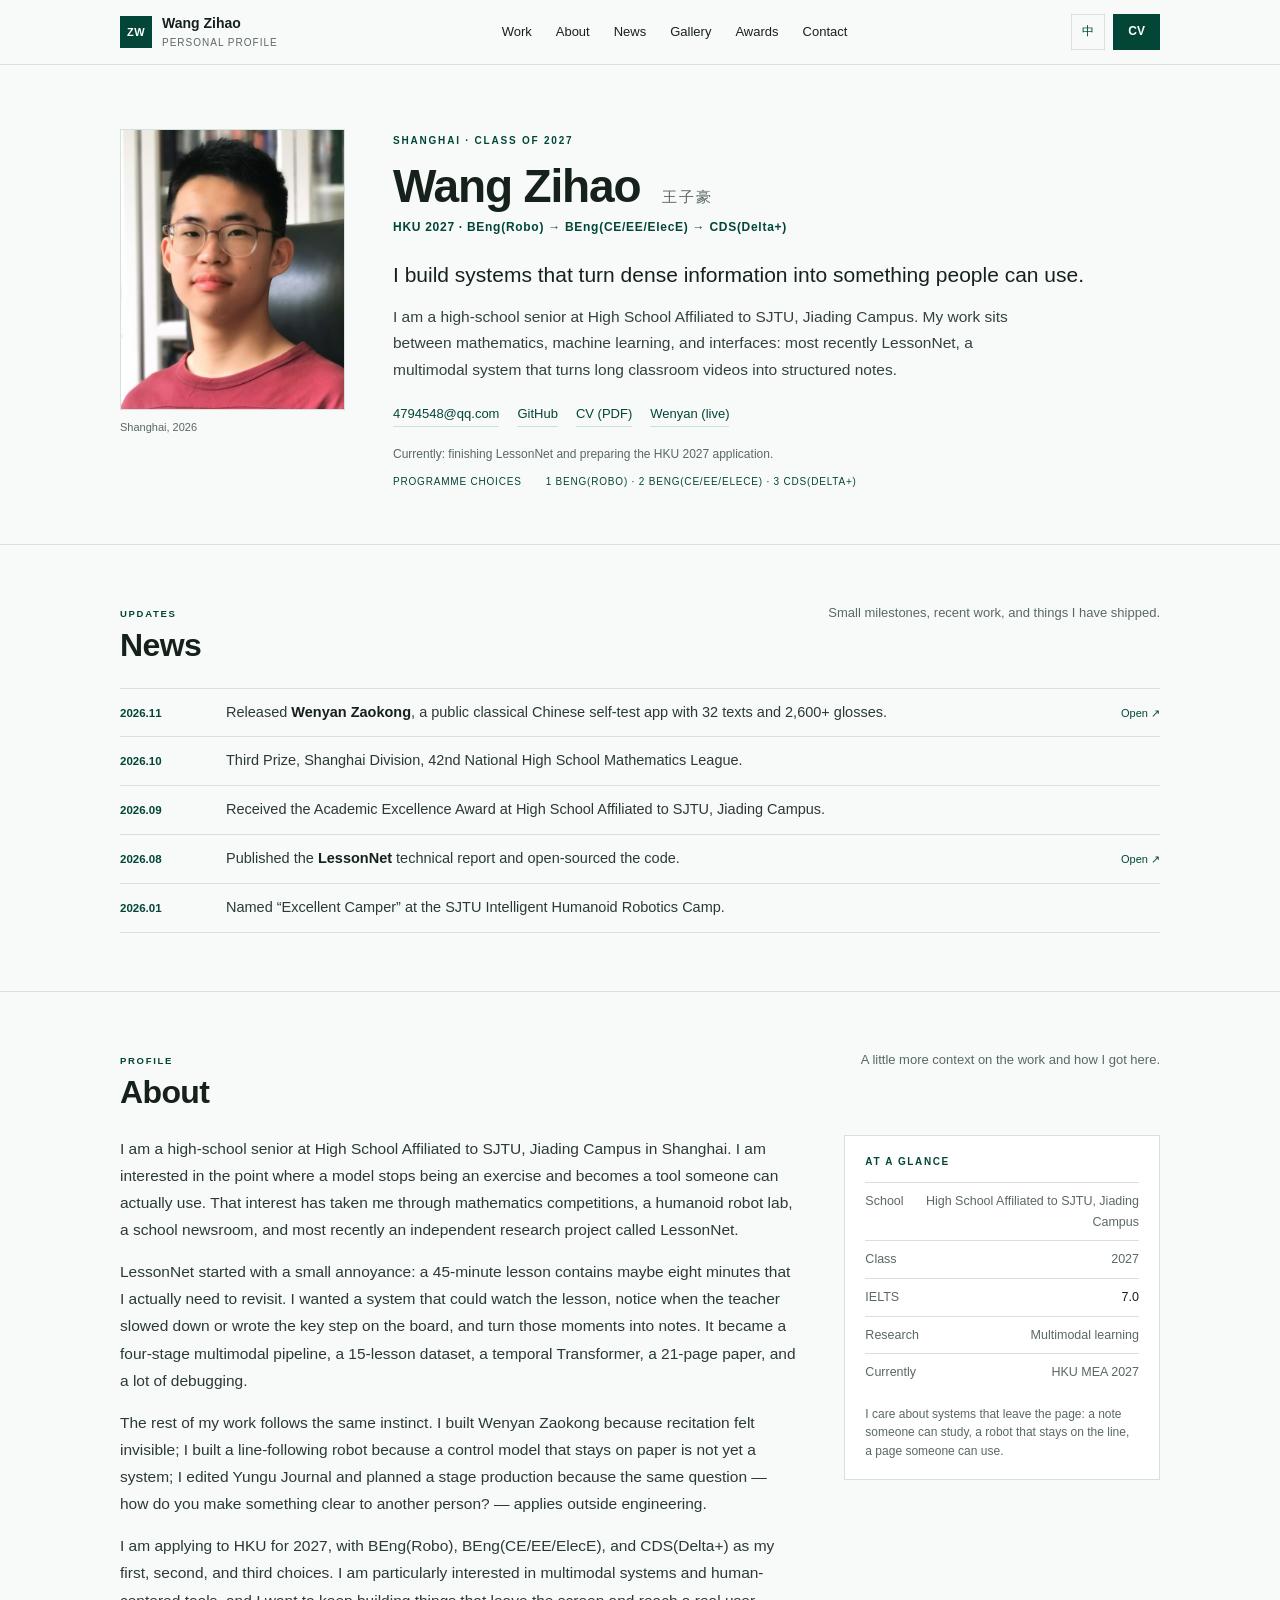
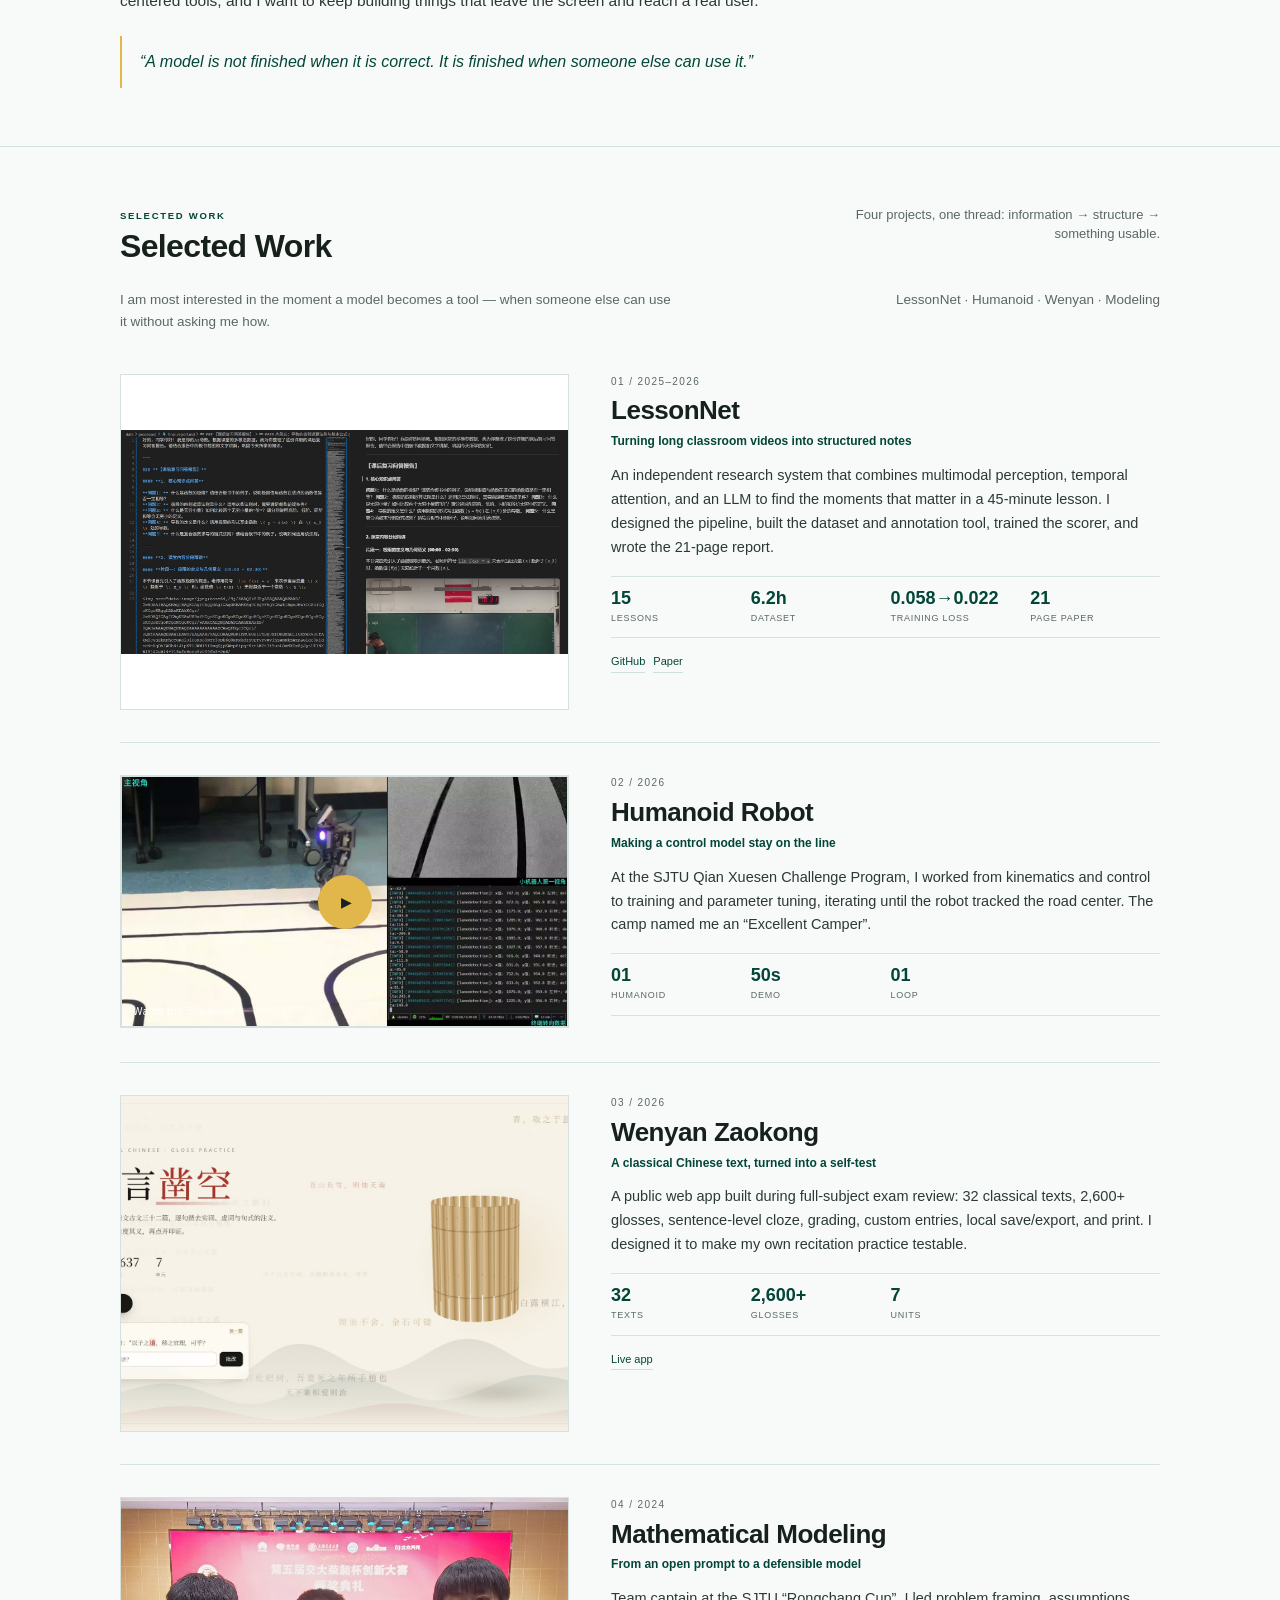
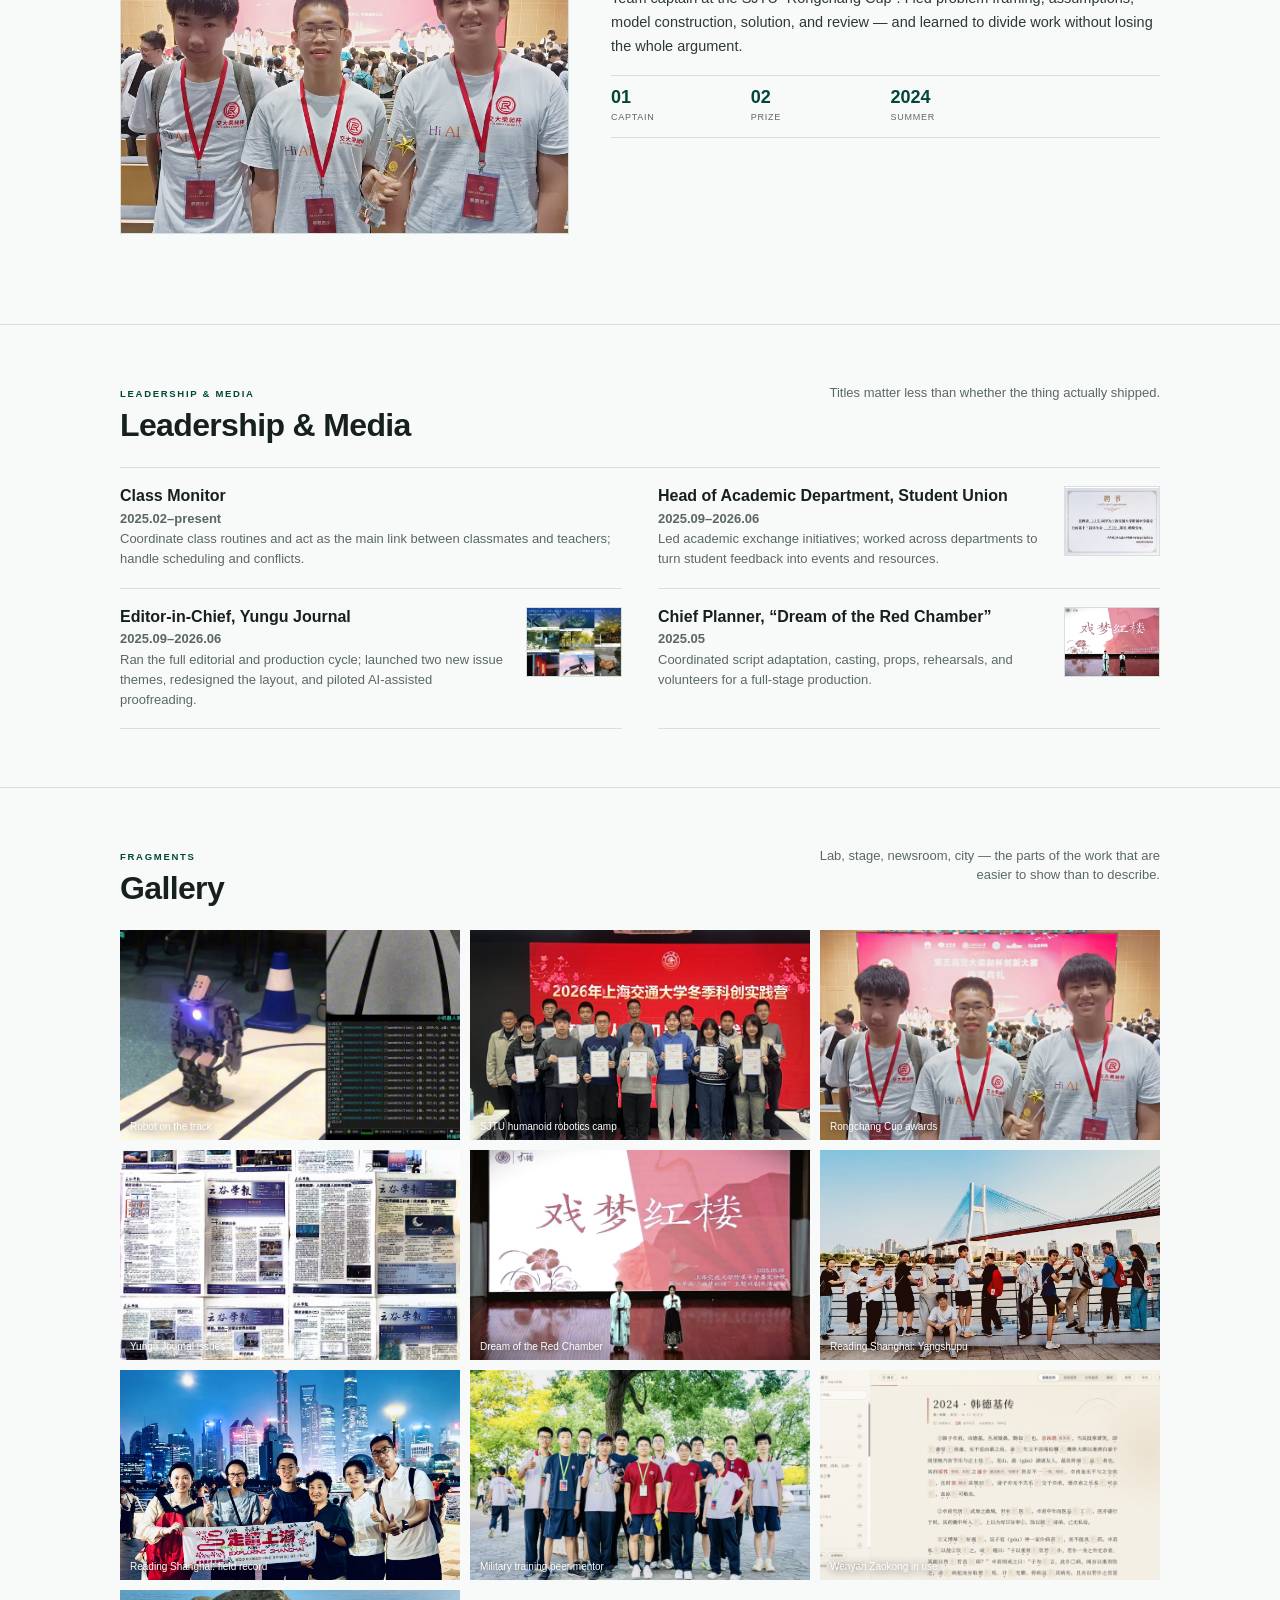
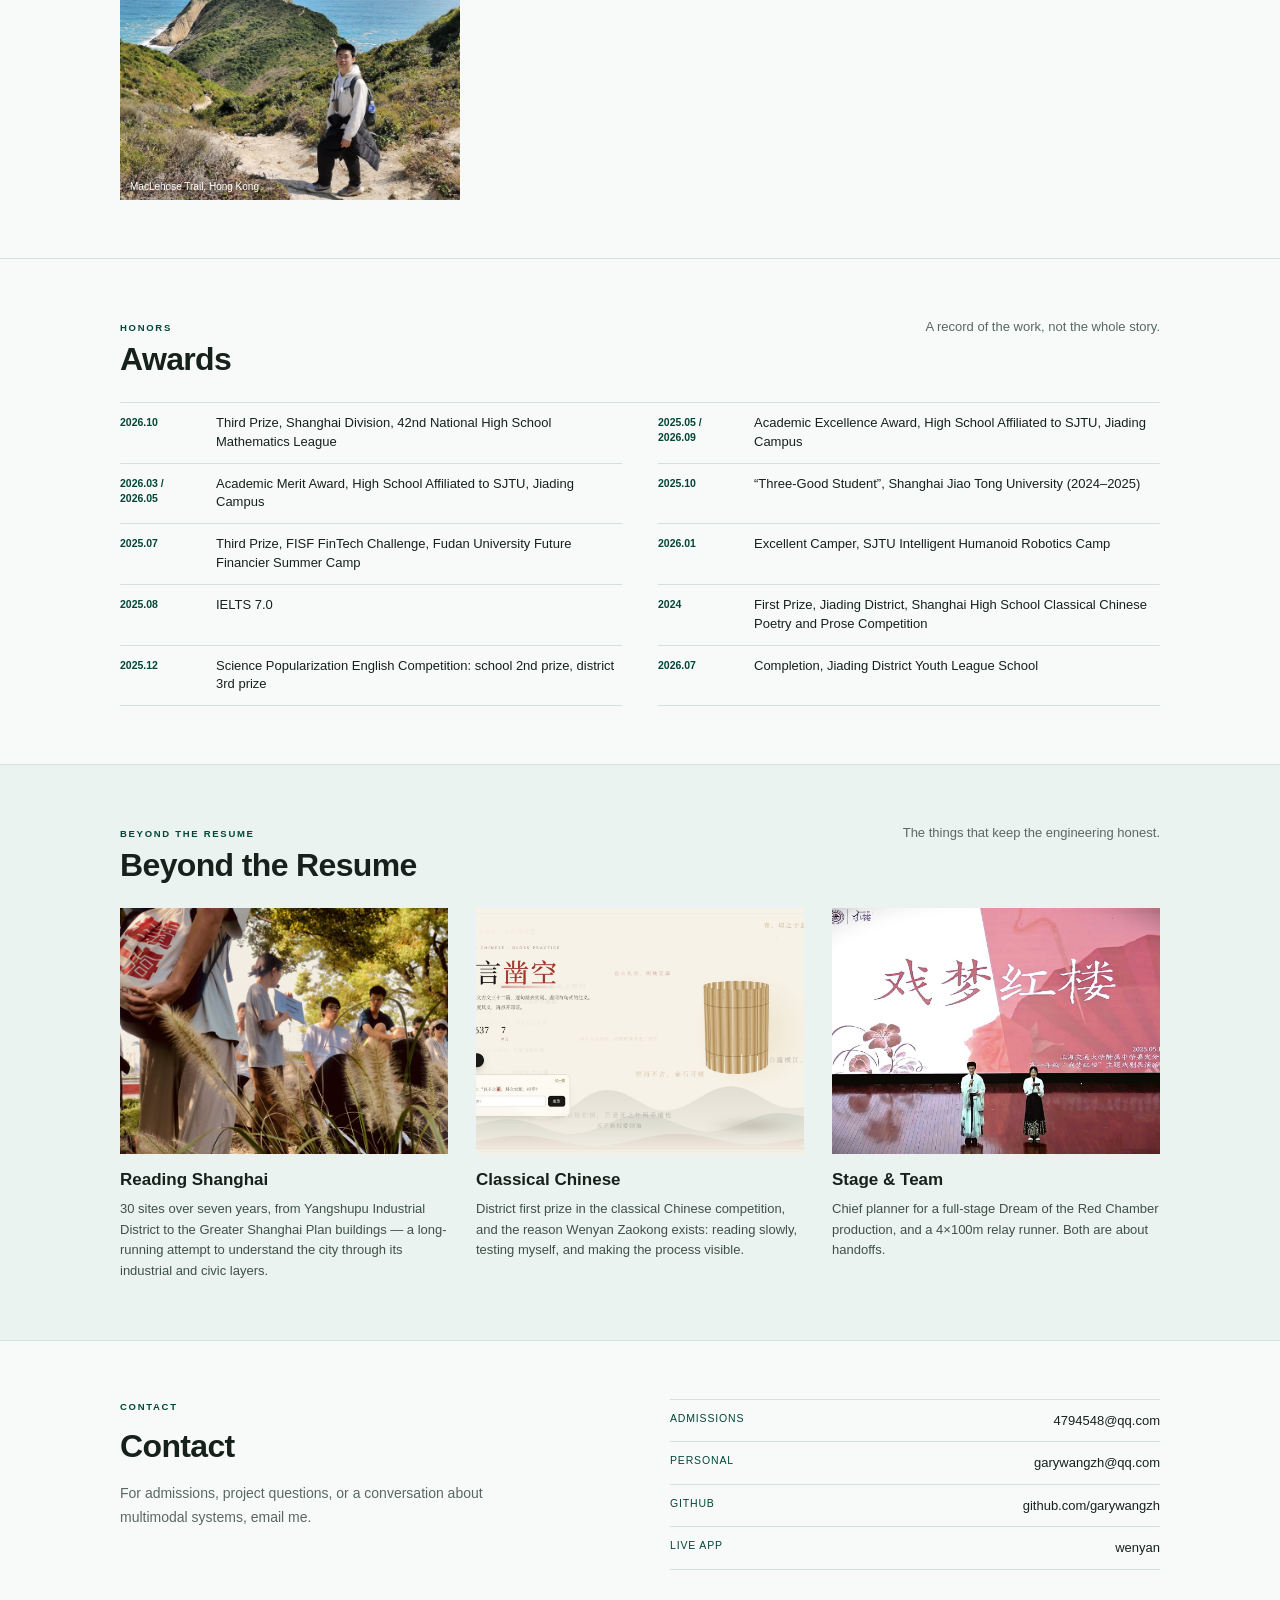
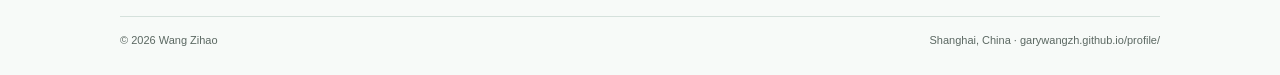
==== commit fc806d7b: "Show math modeling photo" ====
--- a/index.html
+++ b/index.html
@@ -193,15 +193,7 @@
         </div>
         </article>
         <article class="work-card reveal" id="modeling">
-          <div class="work-media">
-            <div class="work-visual-text">
-              <div class="big">04</div>
-              <div class="formula">
-                <span><span><span class="en">Real-world problem</span><span class="zh">现实问题</span></span></span>
-                <span><span><span class="en">Assumptions & model</span><span class="zh">假设与模型</span></span></span>
-                <span><span><span class="en">Solution & story</span><span class="zh">求解与表达</span></span></span>
-              </div>
-            </div></div>
+          <div class="work-media"><img src="assets/img/math-modeling.jpg" alt="Wang Zihao with teammates at the SJTU Rongchang Cup awards ceremony" loading="lazy"></div>
           
         <div class="work-body">
           <div class="work-num">04 / 2024</div>
@@ -283,6 +275,10 @@
           <img src="assets/img/robot-group.jpg" alt="SJTU humanoid robotics camp" loading="lazy">
           <span class="gallery-caption"><span><span class="en">SJTU humanoid robotics camp</span><span class="zh">上海交大人形机器人营</span></span></span>
         </button>
+        <button class="gallery-item reveal" data-full="assets/img/math-modeling.jpg" data-caption-en="Rongchang Cup awards" data-caption-zh="荣昶杯颁奖典礼" aria-label="Rongchang Cup awards">
+          <img src="assets/img/math-modeling.jpg" alt="Rongchang Cup awards" loading="lazy">
+          <span class="gallery-caption"><span><span class="en">Rongchang Cup awards</span><span class="zh">荣昶杯颁奖典礼</span></span></span>
+        </button>
         <button class="gallery-item reveal" data-full="assets/img/newspaper-issues.jpg" data-caption-en="Yungu Journal issues" data-caption-zh="云谷学报版面" aria-label="Yungu Journal issues">
           <img src="assets/img/newspaper-issues.jpg" alt="Yungu Journal issues" loading="lazy">
           <span class="gallery-caption"><span><span class="en">Yungu Journal issues</span><span class="zh">云谷学报版面</span></span></span>
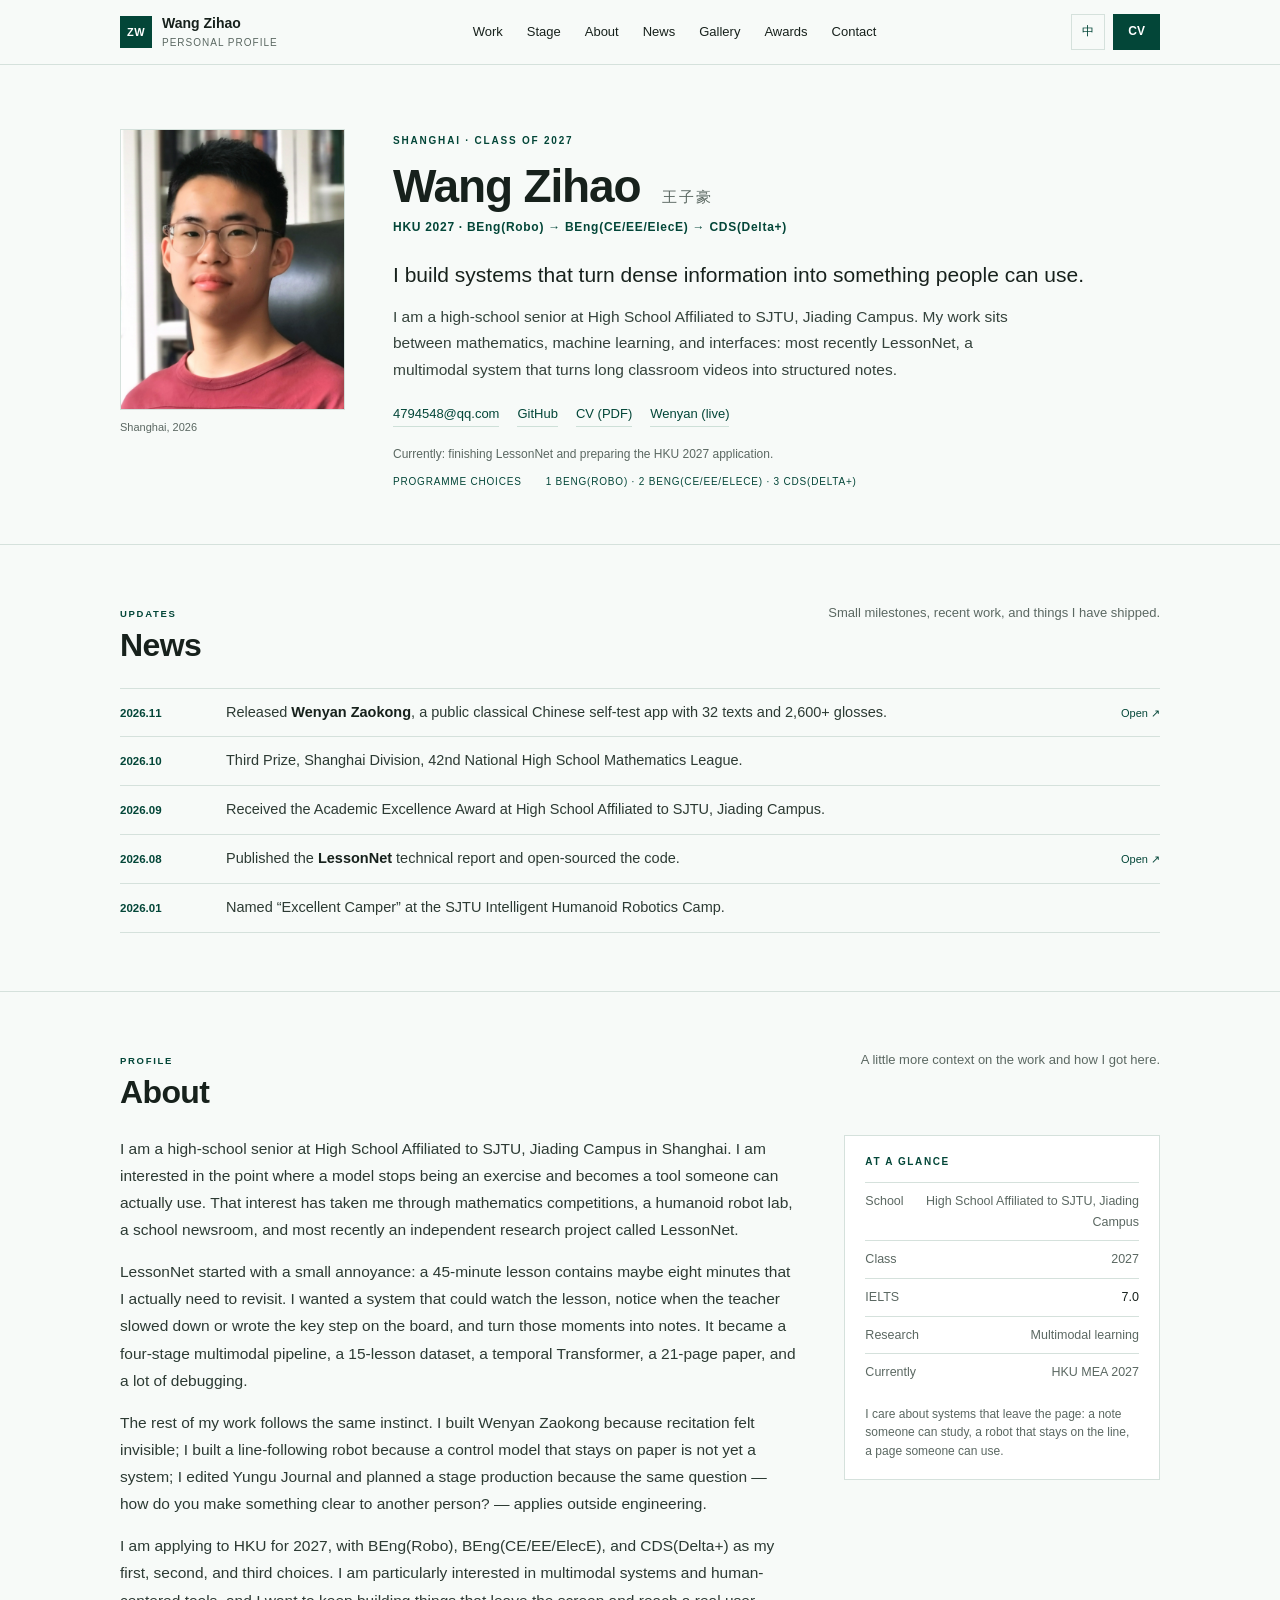
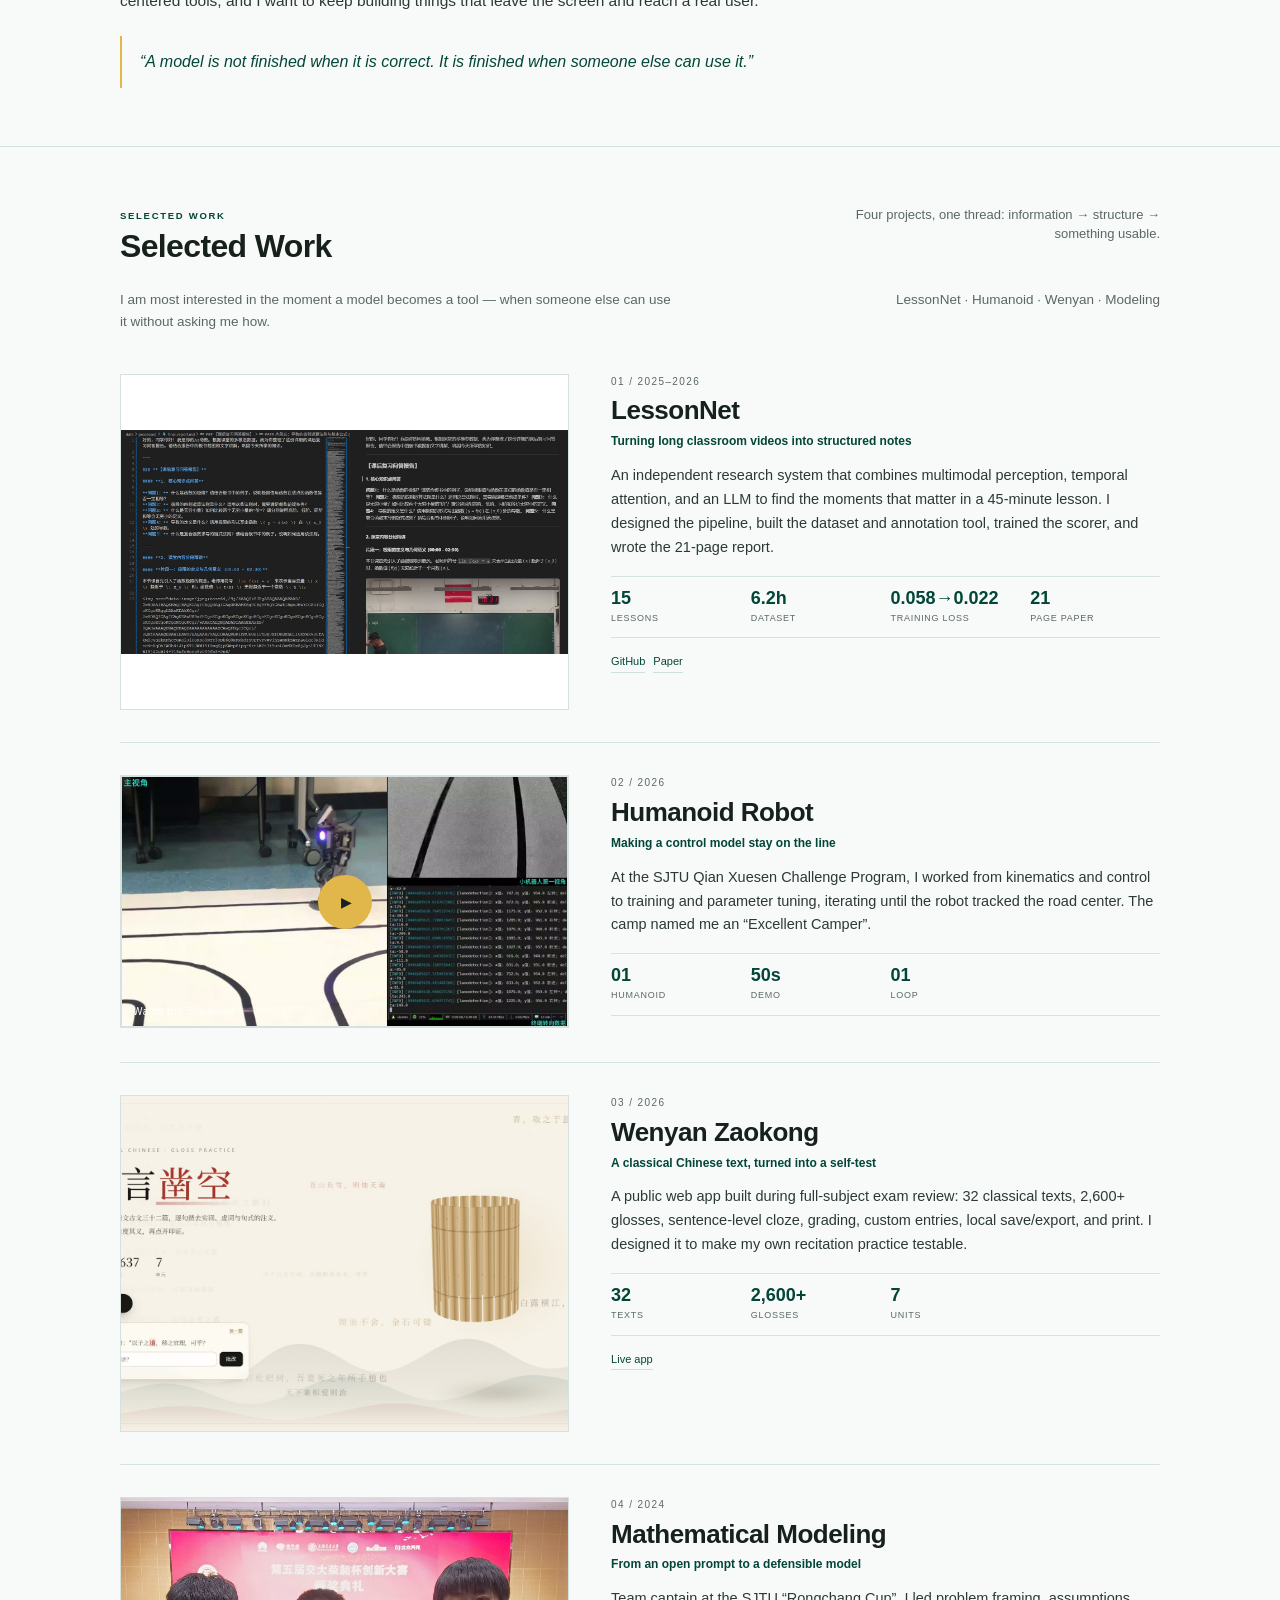
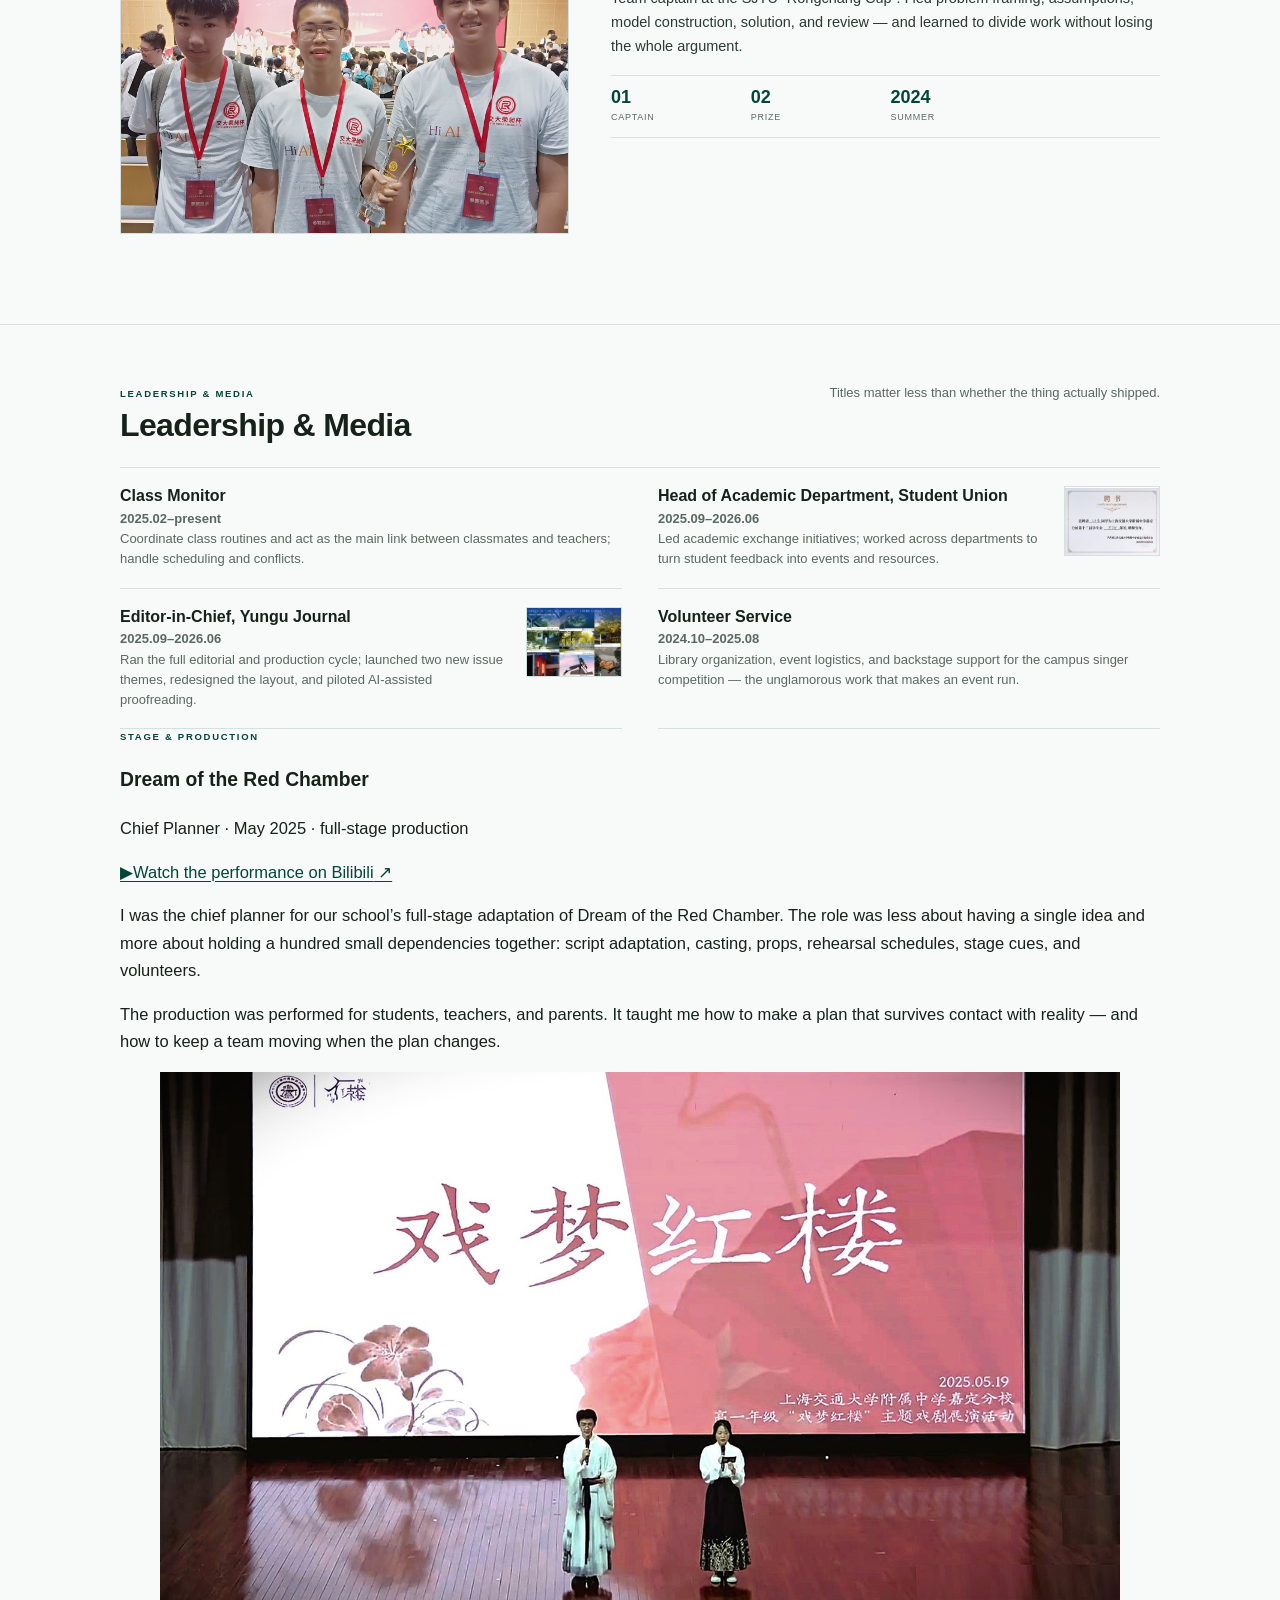
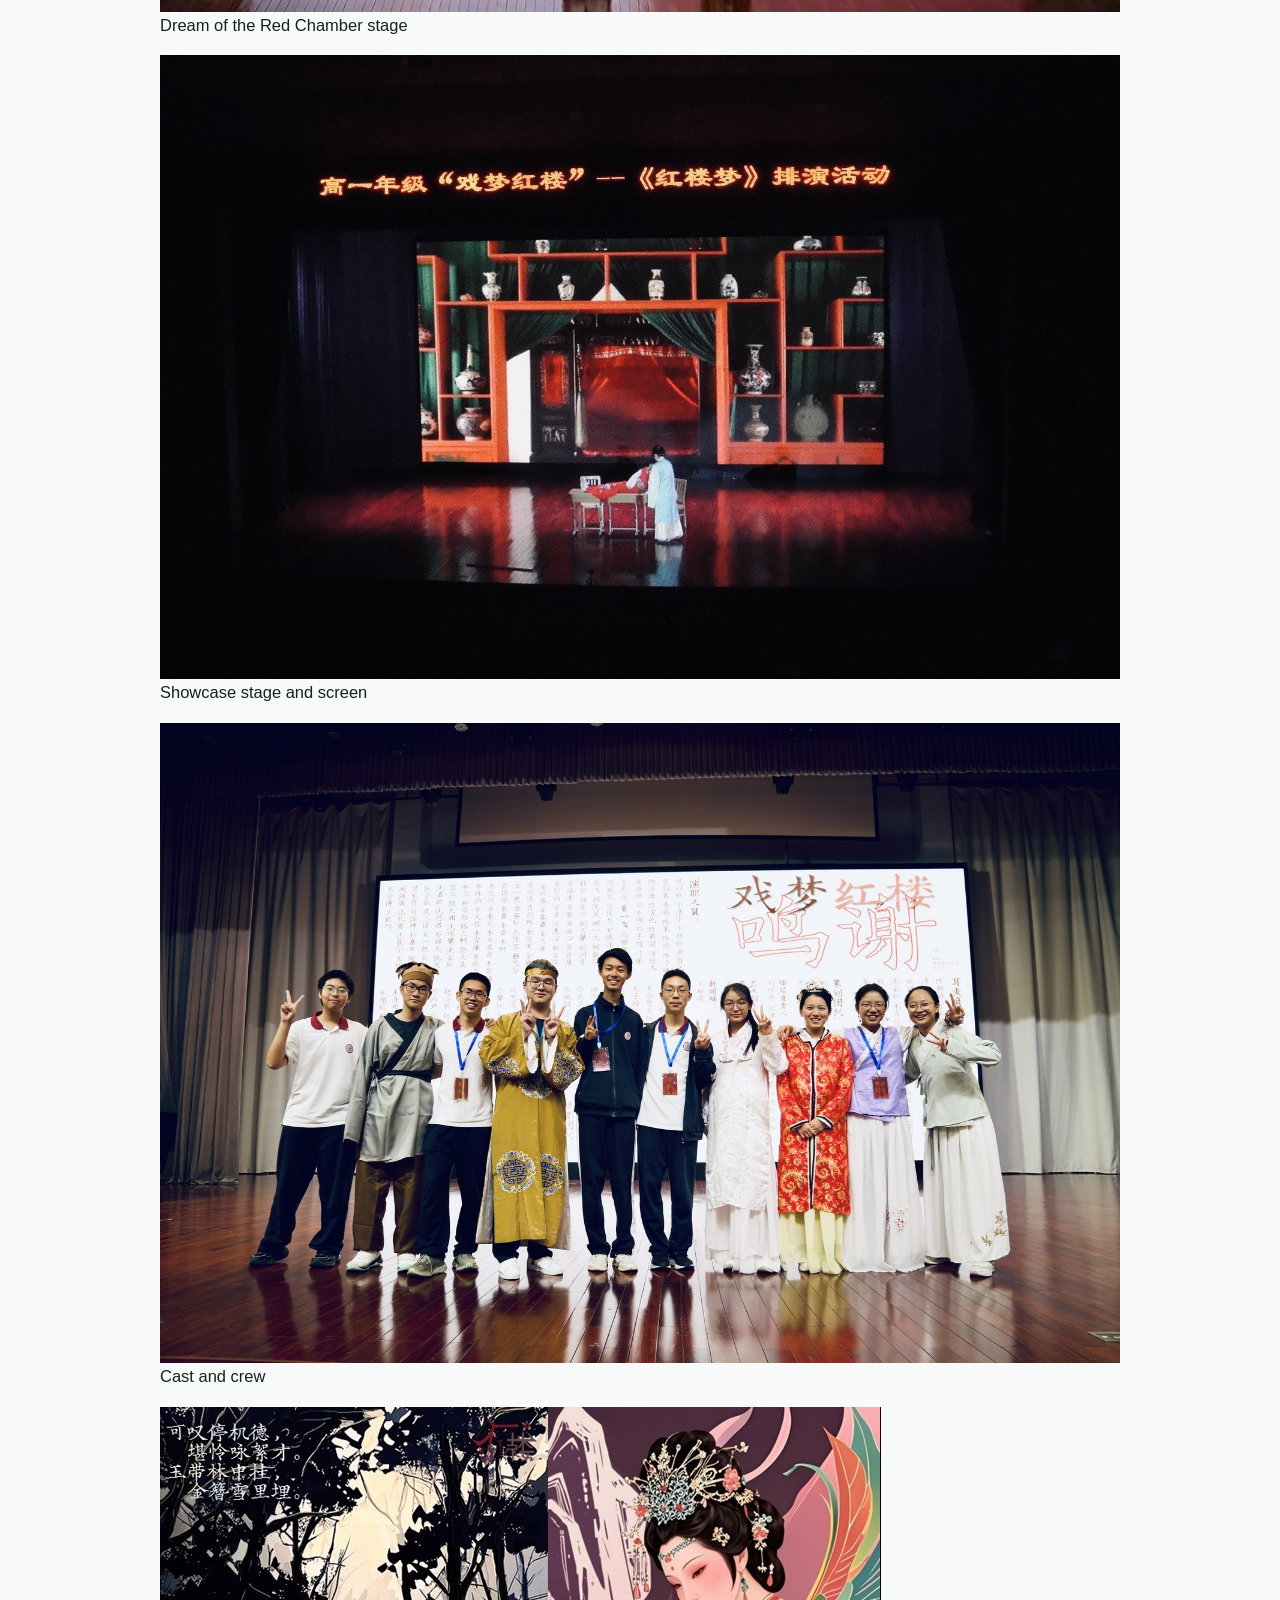
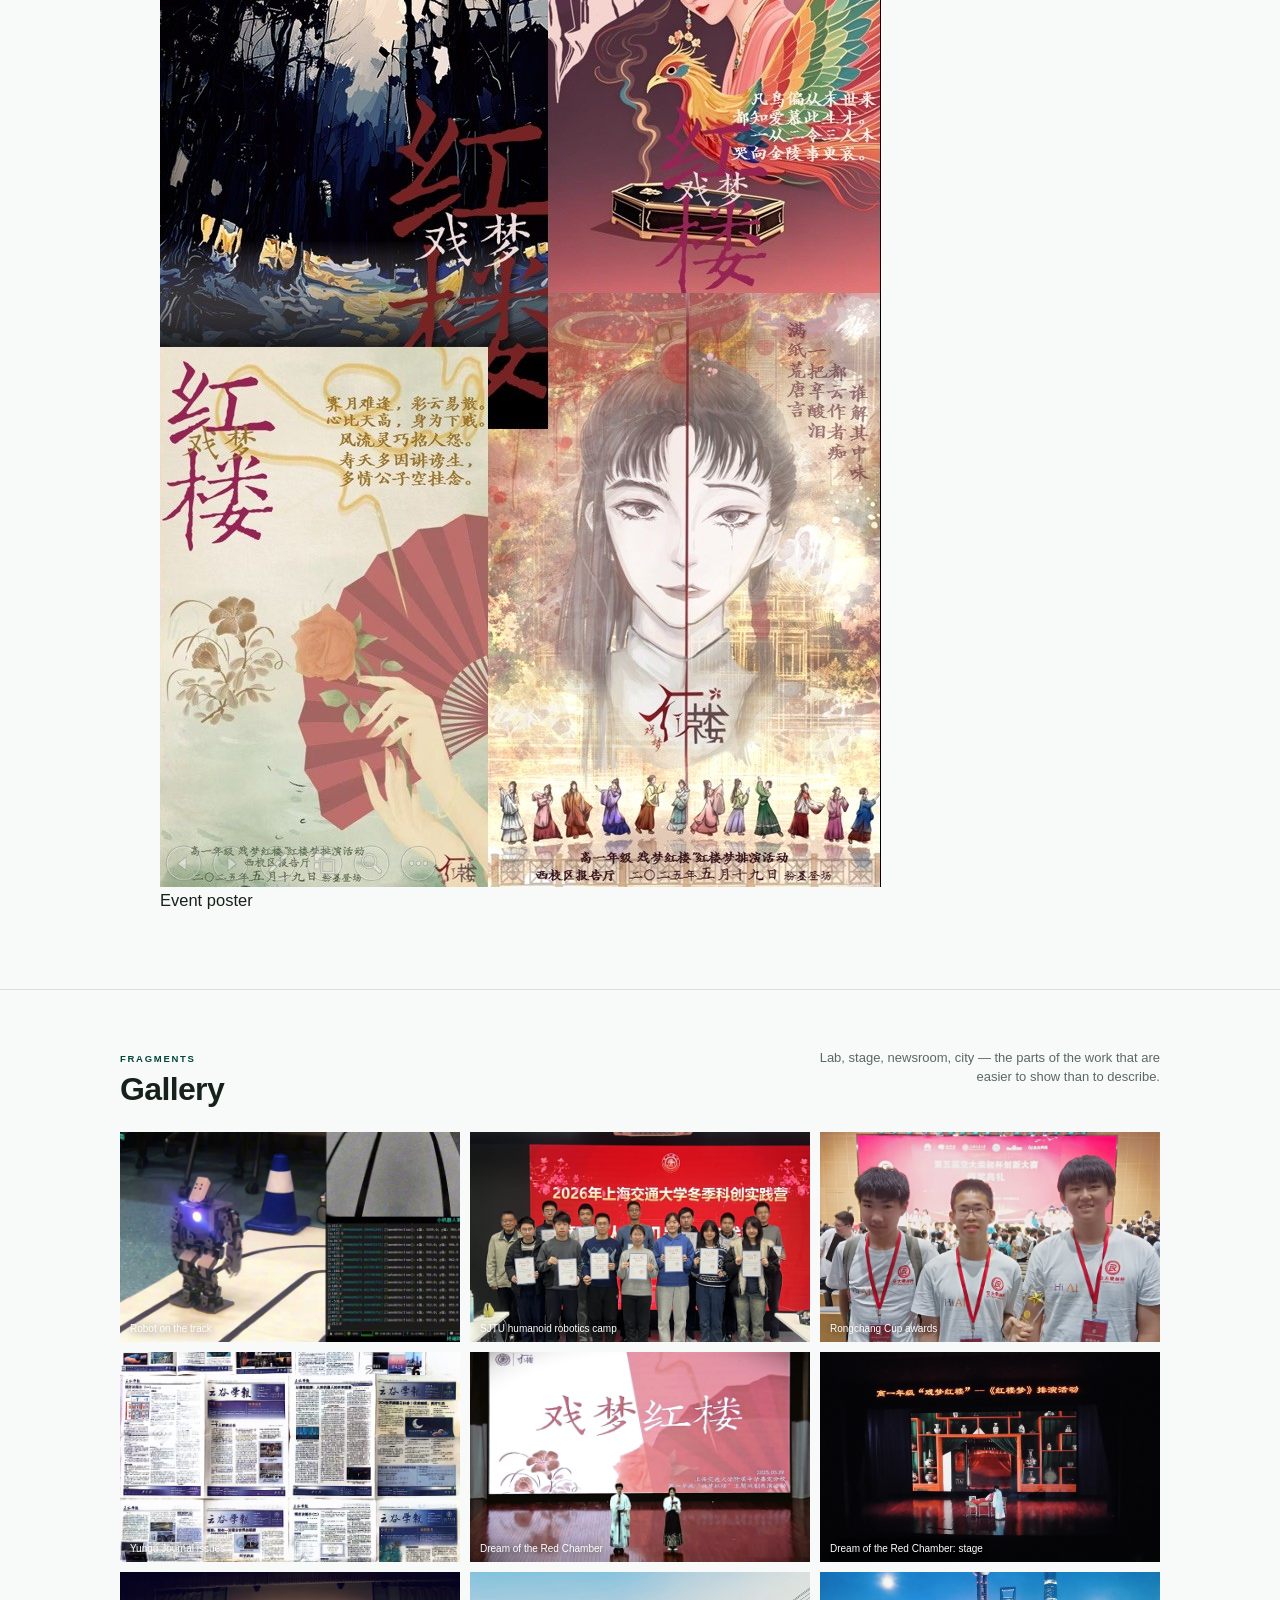
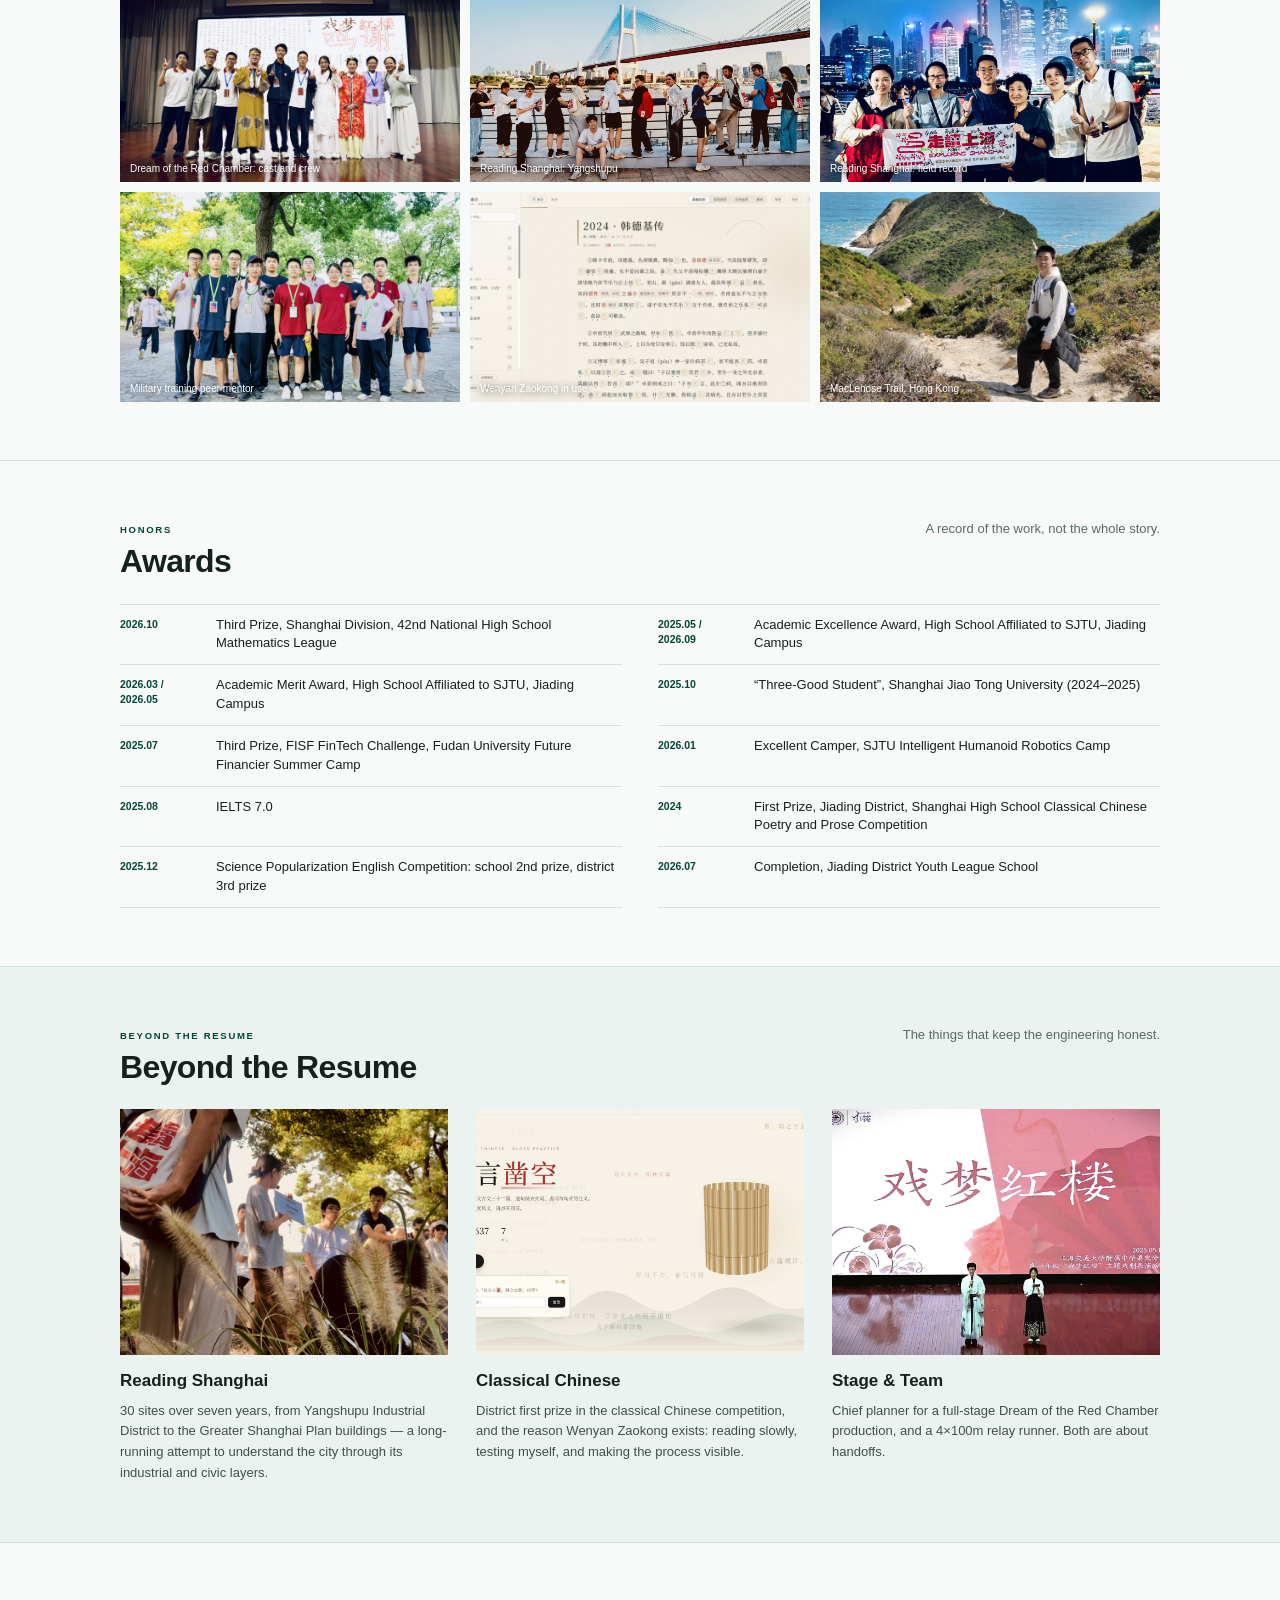
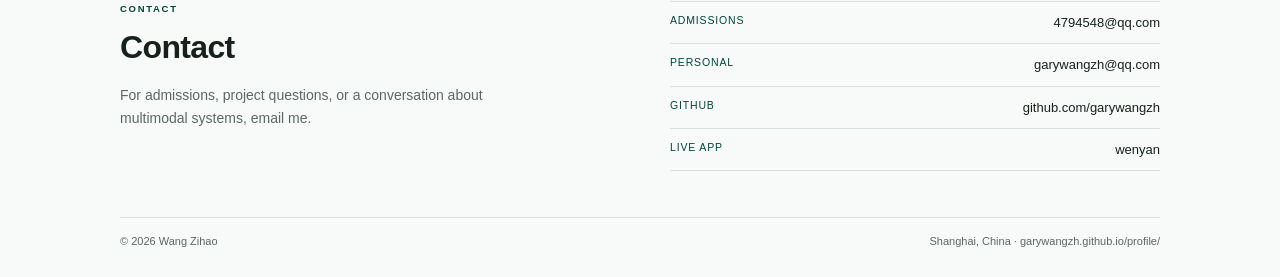
==== commit 52f71917: "Feature Dream of the Red Chamber" ====
--- a/index.html
+++ b/index.html
@@ -24,6 +24,7 @@
     </a>
     <nav class="nav" id="nav">
       <a href="#work"><span><span class="en">Work</span><span class="zh">项目</span></span></a>
+      <a href="#drama"><span><span class="en">Stage</span><span class="zh">戏剧</span></span></a>
       <a href="#about"><span><span class="en">About</span><span class="zh">关于</span></span></a>
       <a href="#news"><span><span class="en">News</span><span class="zh">近况</span></span></a>
       <a href="#gallery"><span><span class="en">Gallery</span><span class="zh">影像</span></span></a>
@@ -243,15 +244,34 @@
           </div>
           <img class="" src="assets/img/newspaper.jpg" alt="Cover of Yungu Journal" loading="lazy">
         </article>
-        <article class="lead-card reveal ">
-          <div>
-            <h3><span><span class="en">Chief Planner, “Dream of the Red Chamber”</span><span class="zh">“戏梦红楼”总策划</span></span></h3>
-            <p class="lead-meta"><span><span class="en">2025.05</span><span class="zh">2025.05</span></span></p>
-            <p><span><span class="en">Coordinated script adaptation, casting, props, rehearsals, and volunteers for a full-stage production.</span><span class="zh">统筹剧本、选角、道具、彩排与志愿者，完成面向师生家长的舞台呈现。</span></span></p>
-          </div>
-          <img class="" src="assets/img/drama-stage.jpg" alt="Stage of the Dream of the Red Chamber showcase" loading="lazy">
-        </article>
-      </div>
+        <article class="lead-card reveal no-img">
+          <div>
+            <h3><span><span class="en">Volunteer Service</span><span class="zh">志愿服务</span></span></h3>
+            <p class="lead-meta"><span><span class="en">2024.10–2025.08</span><span class="zh">2024.10—2025.08</span></span></p>
+            <p><span><span class="en">Library organization, event logistics, and backstage support for the campus singer competition — the unglamorous work that makes an event run.</span><span class="zh">图书馆整理、活动场务、校园歌手大赛后台——让活动真正跑起来的那些不显眼的工作。</span></span></p>
+          </div>
+          
+        </article>
+      </div>
+      
+    <article class="drama-feature reveal" id="drama">
+      <div class="drama-head">
+        <div>
+          <div class="kicker"><span><span class="en">Stage & production</span><span class="zh">舞台与制作</span></span></div>
+          <h3><span><span class="en">Dream of the Red Chamber</span><span class="zh">戏梦红楼</span></span></h3>
+          <p class="drama-meta"><span><span class="en">Chief Planner  ·  May 2025  ·  full-stage production</span><span class="zh">总策划  ·  2025.05  ·  完整舞台呈现</span></span></p>
+        </div>
+        <a class="drama-video" href="https://www.bilibili.com/video/BV164JFzYEVs/" target="_blank" rel="noopener">
+          <span class="drama-play">▶</span><span><span class="en">Watch the performance on Bilibili</span><span class="zh">在 B 站观看演出</span></span> ↗
+        </a>
+      </div>
+      <div class="drama-grid">
+        <div class="drama-copy">
+          <p><span class="en">I was the chief planner for our school’s full-stage adaptation of Dream of the Red Chamber. The role was less about having a single idea and more about holding a hundred small dependencies together: script adaptation, casting, props, rehearsal schedules, stage cues, and volunteers.</span><span class="zh">我是学校《红楼梦》戏剧展演的总策划。这个角色不是“想出一个点子”，而是把上百个小依赖接在一起：剧本改编、选角、道具、排练排期、舞台调度与志愿者。</span></p><p><span class="en">The production was performed for students, teachers, and parents. It taught me how to make a plan that survives contact with reality — and how to keep a team moving when the plan changes.</span><span class="zh">展演面向师生和家长完成。它让我学会做一份能经受现实修改的计划，也学会在计划变化时让团队继续往前走。</span></p>
+        </div>
+        <div class="drama-photos"><figure><img src="assets/img/drama-stage.jpg" alt="Dream of the Red Chamber stage" loading="lazy"><figcaption><span><span class="en">Dream of the Red Chamber stage</span><span class="zh">戏梦红楼舞台</span></span></figcaption></figure><figure><img src="assets/img/drama-stage2.jpg" alt="Showcase stage and screen" loading="lazy"><figcaption><span><span class="en">Showcase stage and screen</span><span class="zh">展演舞台与屏幕</span></span></figcaption></figure><figure><img src="assets/img/drama-group.jpg" alt="Cast and crew" loading="lazy"><figcaption><span><span class="en">Cast and crew</span><span class="zh">演职人员合影</span></span></figcaption></figure><figure><img src="assets/img/drama-poster.jpg" alt="Event poster" loading="lazy"><figcaption><span><span class="en">Event poster</span><span class="zh">展演海报</span></span></figcaption></figure></div>
+      </div>
+    </article>
     </div>
   </section>
 
@@ -286,6 +306,14 @@
         <button class="gallery-item reveal" data-full="assets/img/drama-stage.jpg" data-caption-en="Dream of the Red Chamber" data-caption-zh="戏梦红楼" aria-label="Dream of the Red Chamber">
           <img src="assets/img/drama-stage.jpg" alt="Dream of the Red Chamber" loading="lazy">
           <span class="gallery-caption"><span><span class="en">Dream of the Red Chamber</span><span class="zh">戏梦红楼</span></span></span>
+        </button>
+        <button class="gallery-item reveal" data-full="assets/img/drama-stage2.jpg" data-caption-en="Dream of the Red Chamber: stage" data-caption-zh="戏梦红楼：舞台" aria-label="Dream of the Red Chamber: stage">
+          <img src="assets/img/drama-stage2.jpg" alt="Dream of the Red Chamber: stage" loading="lazy">
+          <span class="gallery-caption"><span><span class="en">Dream of the Red Chamber: stage</span><span class="zh">戏梦红楼：舞台</span></span></span>
+        </button>
+        <button class="gallery-item reveal" data-full="assets/img/drama-group.jpg" data-caption-en="Dream of the Red Chamber: cast and crew" data-caption-zh="戏梦红楼：演职人员" aria-label="Dream of the Red Chamber: cast and crew">
+          <img src="assets/img/drama-group.jpg" alt="Dream of the Red Chamber: cast and crew" loading="lazy">
+          <span class="gallery-caption"><span><span class="en">Dream of the Red Chamber: cast and crew</span><span class="zh">戏梦红楼：演职人员</span></span></span>
         </button>
         <button class="gallery-item reveal" data-full="assets/img/citywalk-1.jpg" data-caption-en="Reading Shanghai: Yangshupu" data-caption-zh="走读上海：杨树浦" aria-label="Reading Shanghai: Yangshupu">
           <img src="assets/img/citywalk-1.jpg" alt="Reading Shanghai: Yangshupu" loading="lazy">
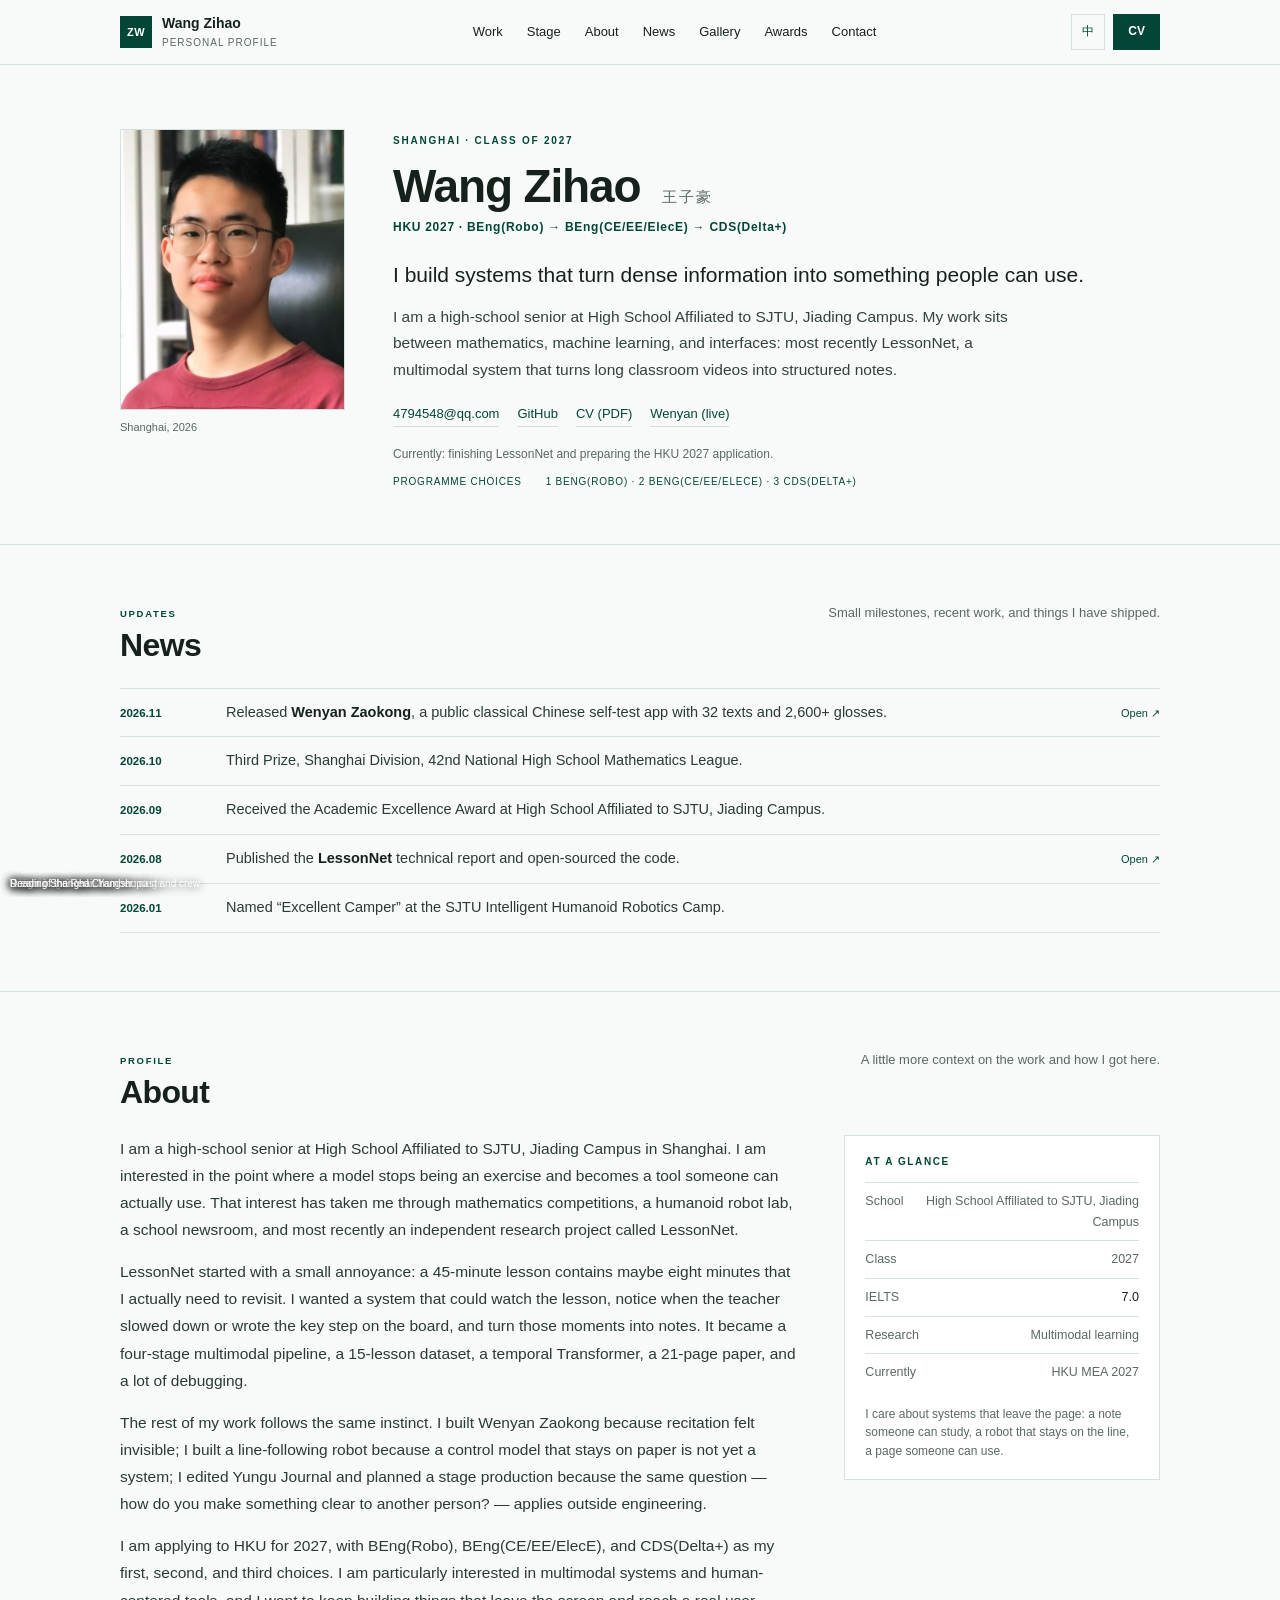
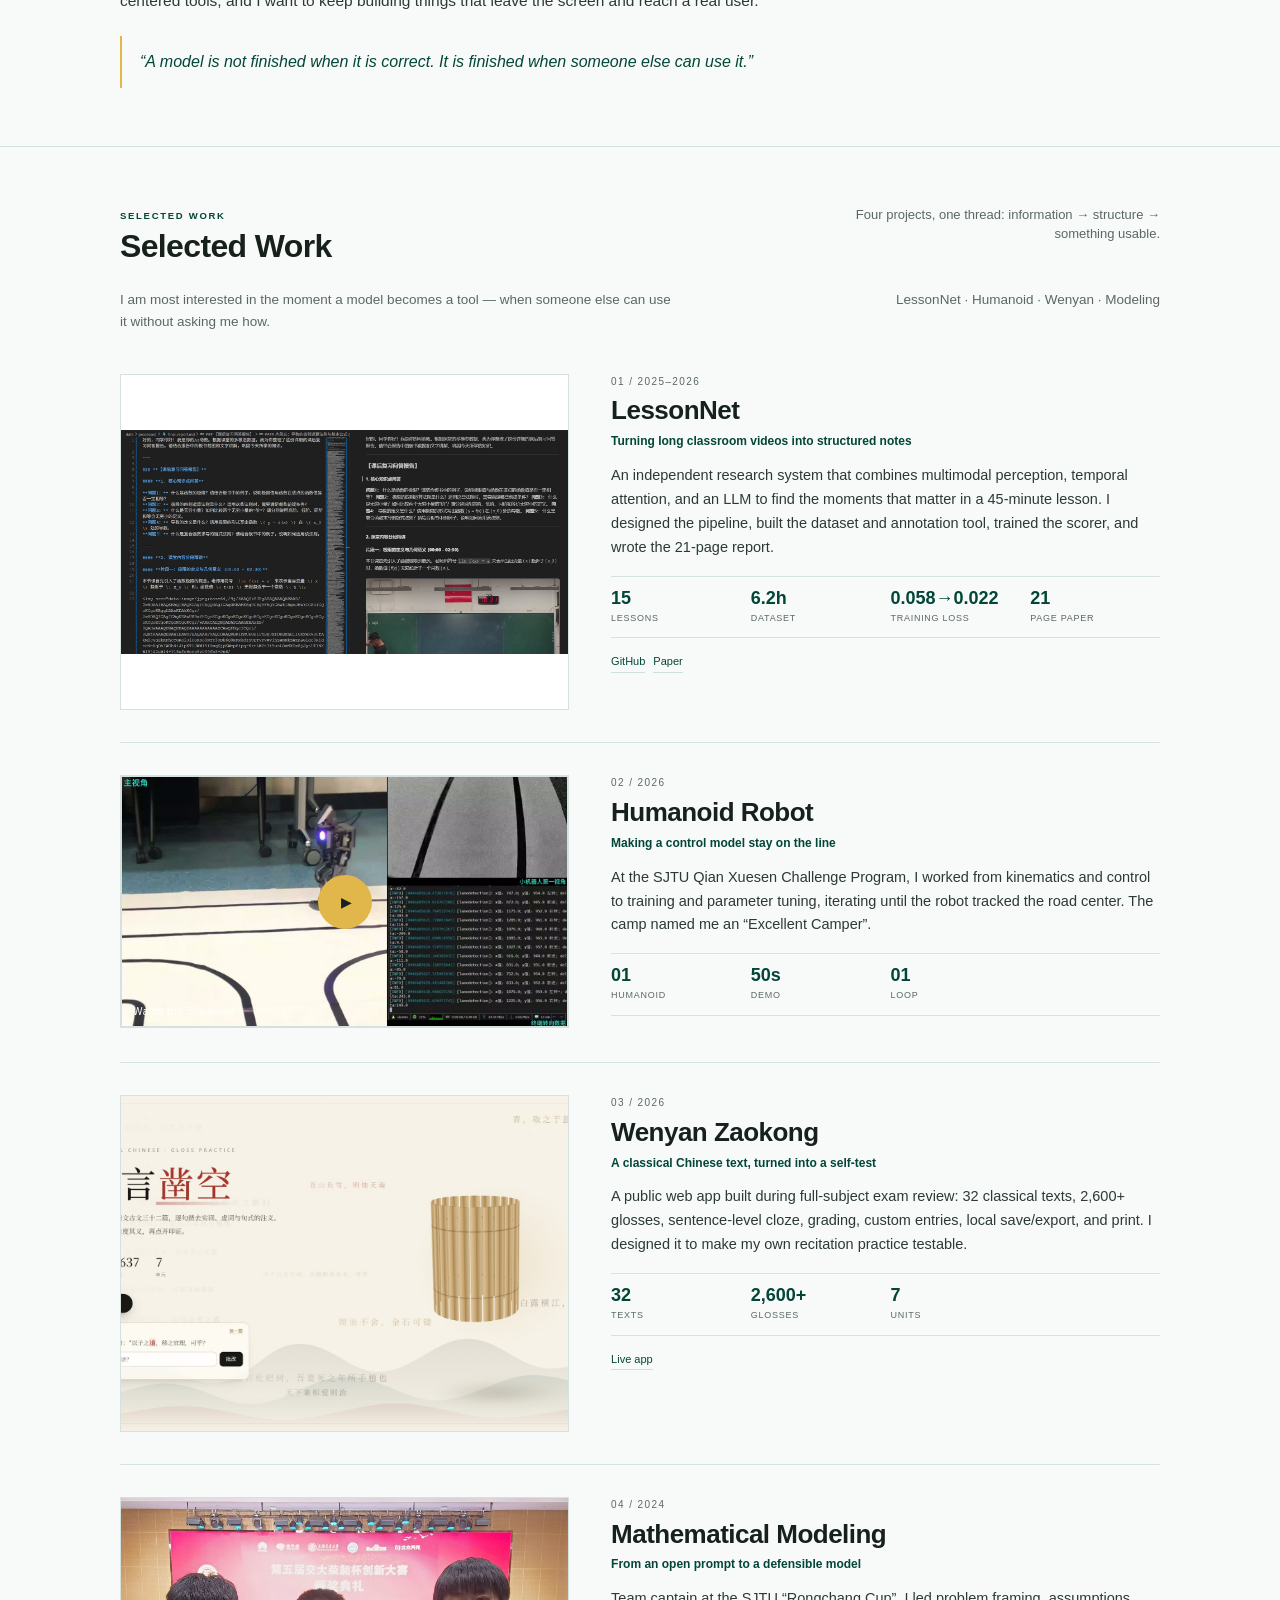
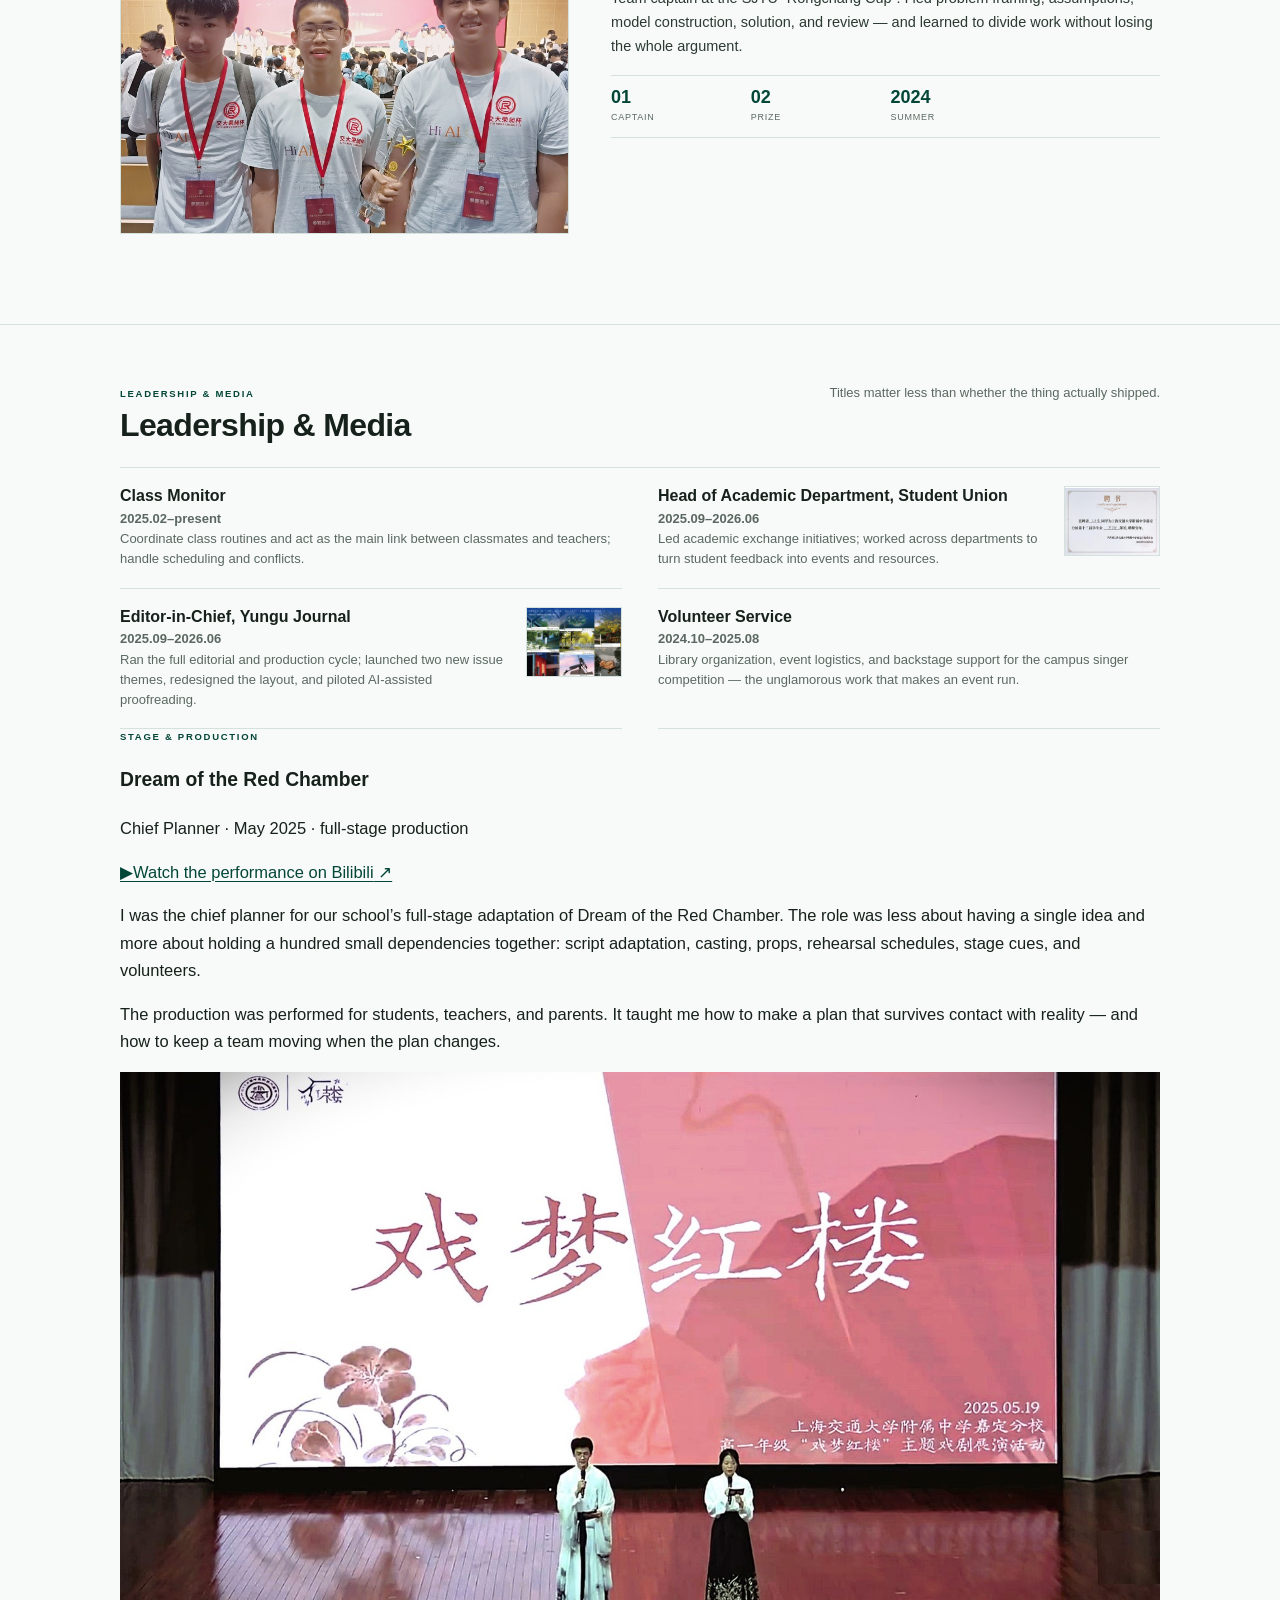
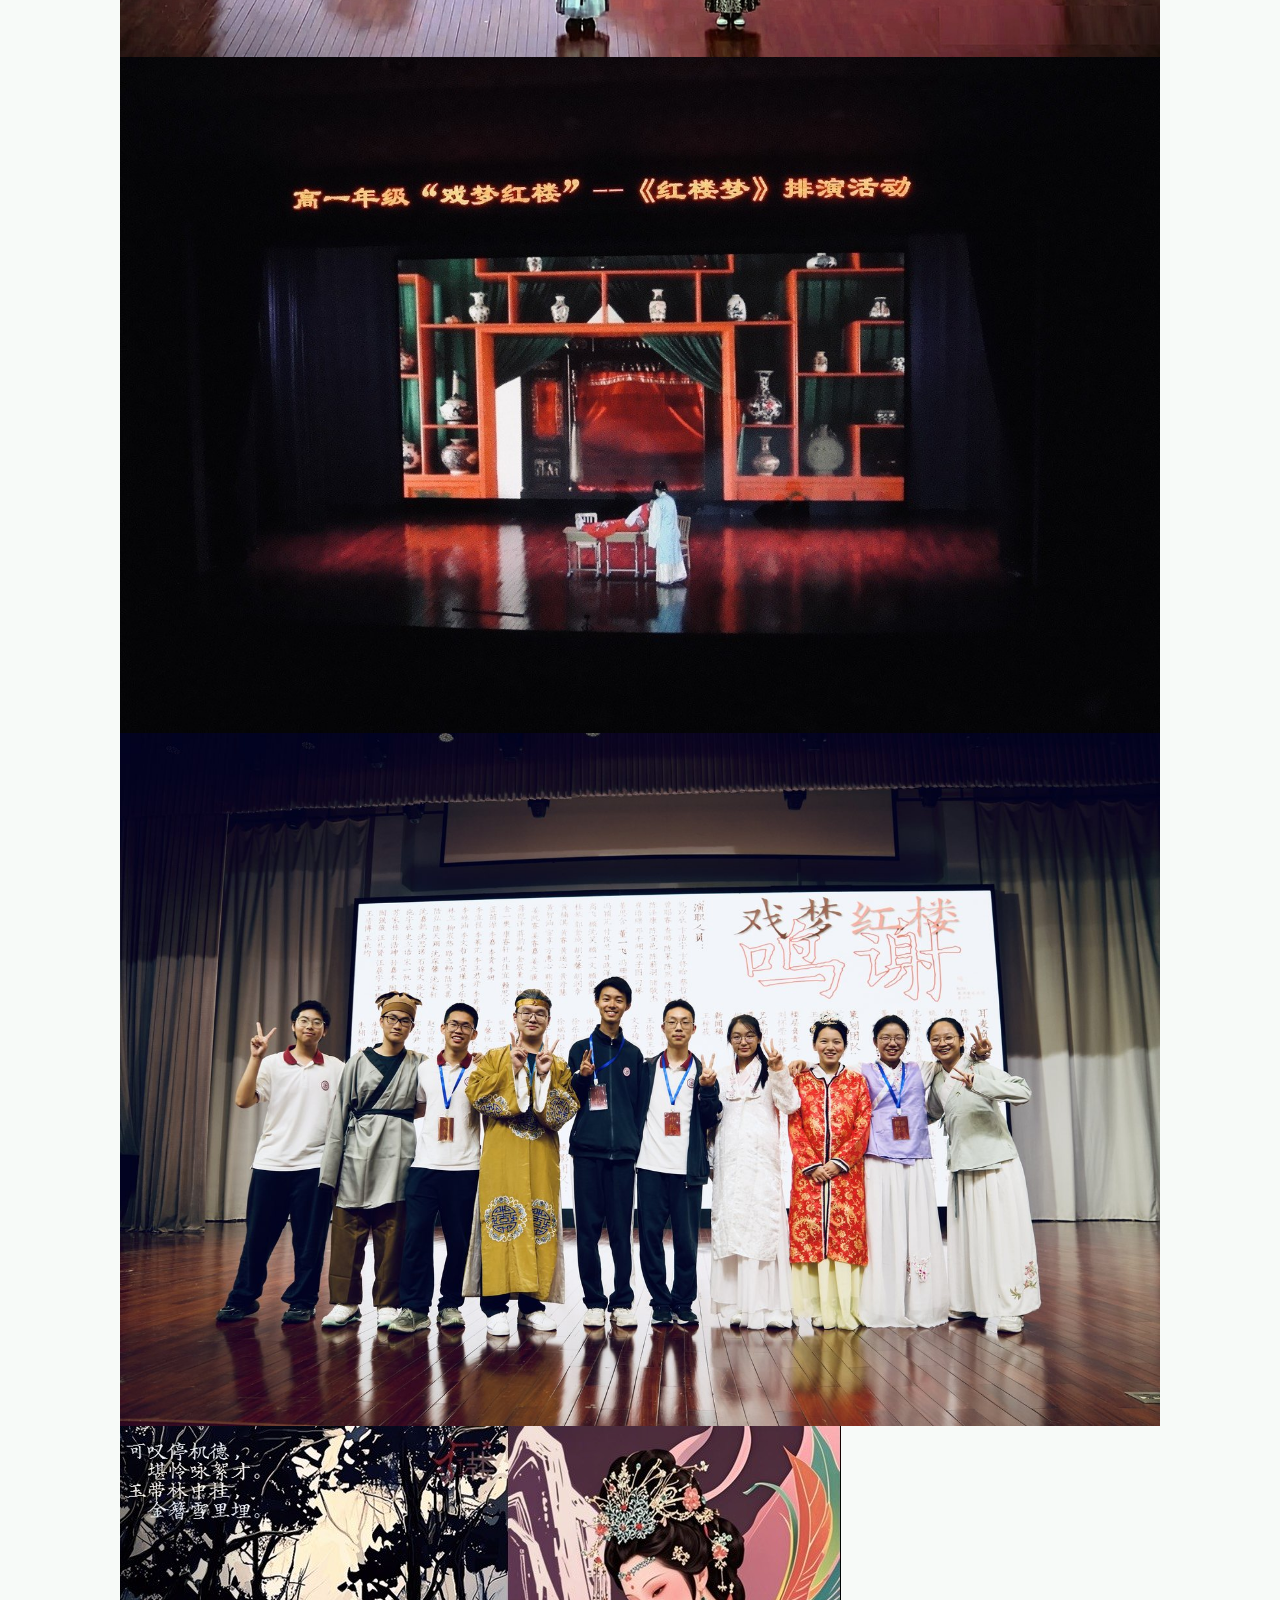
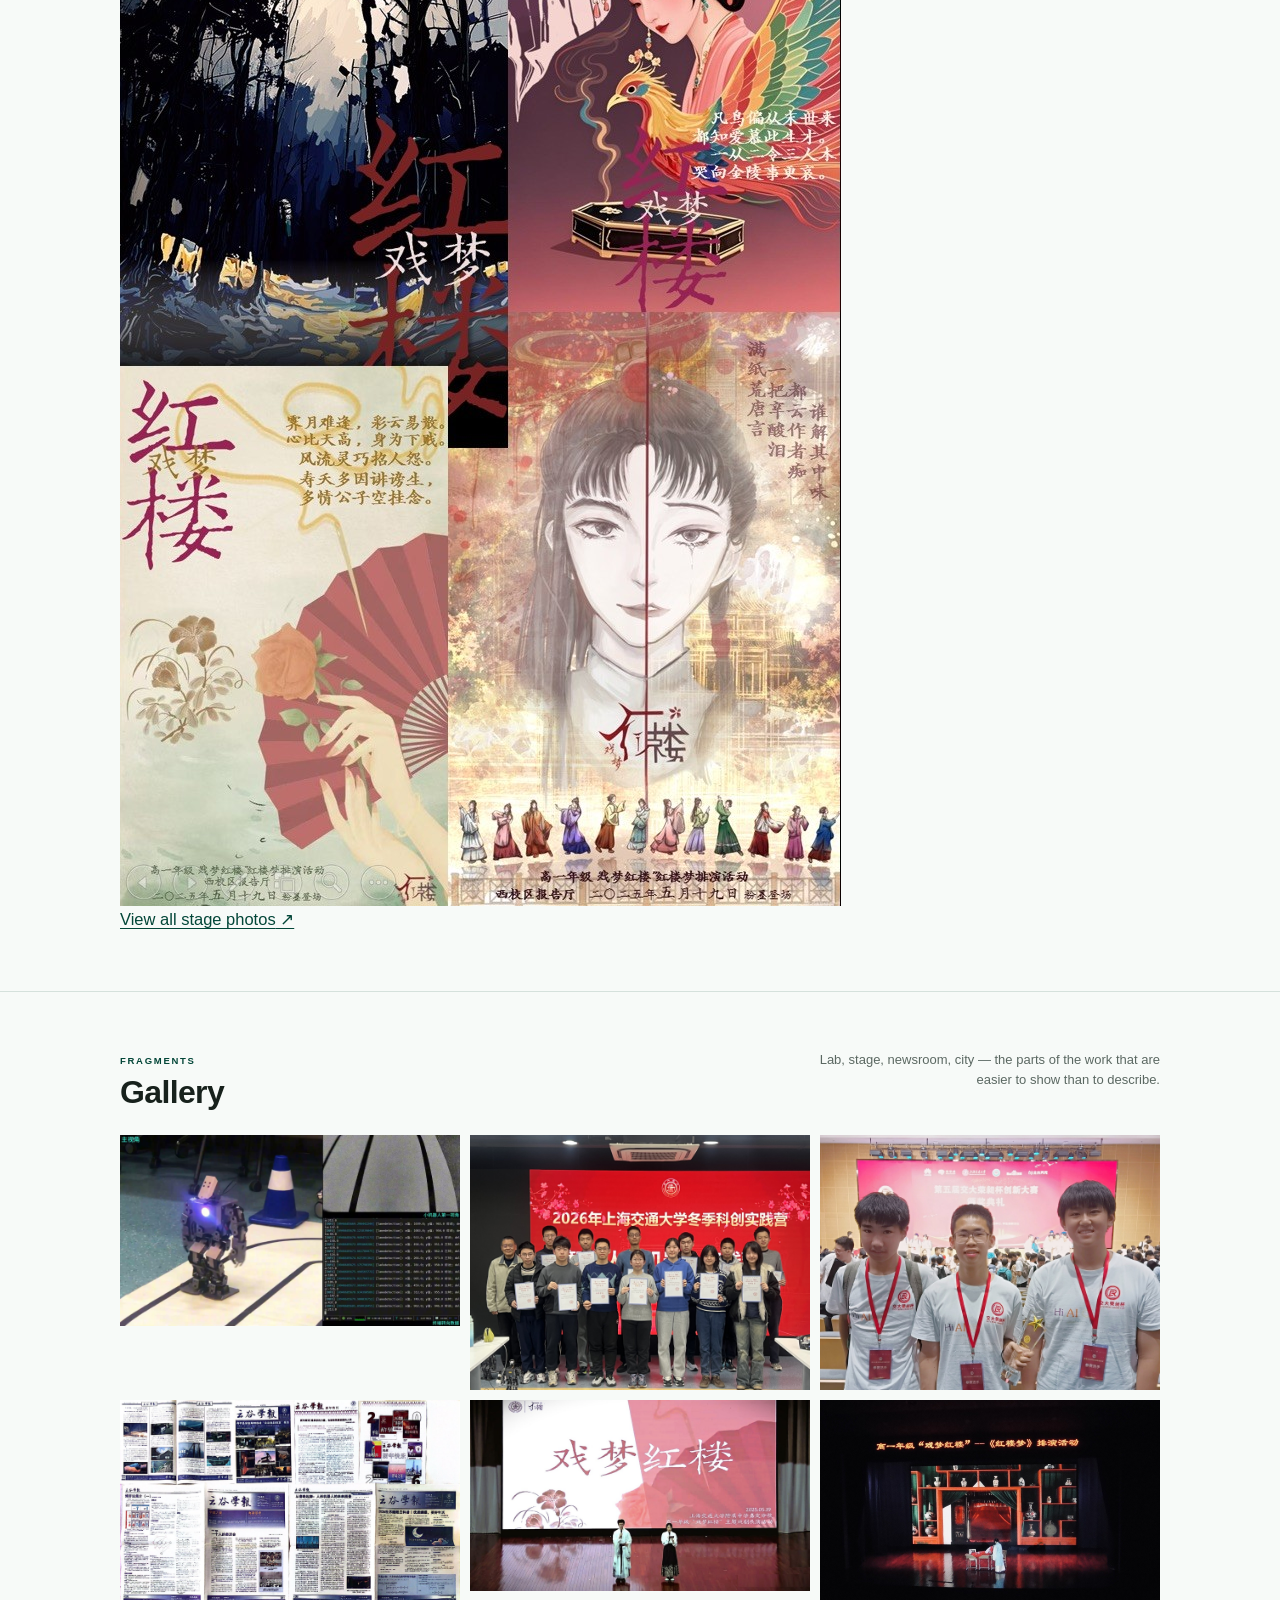
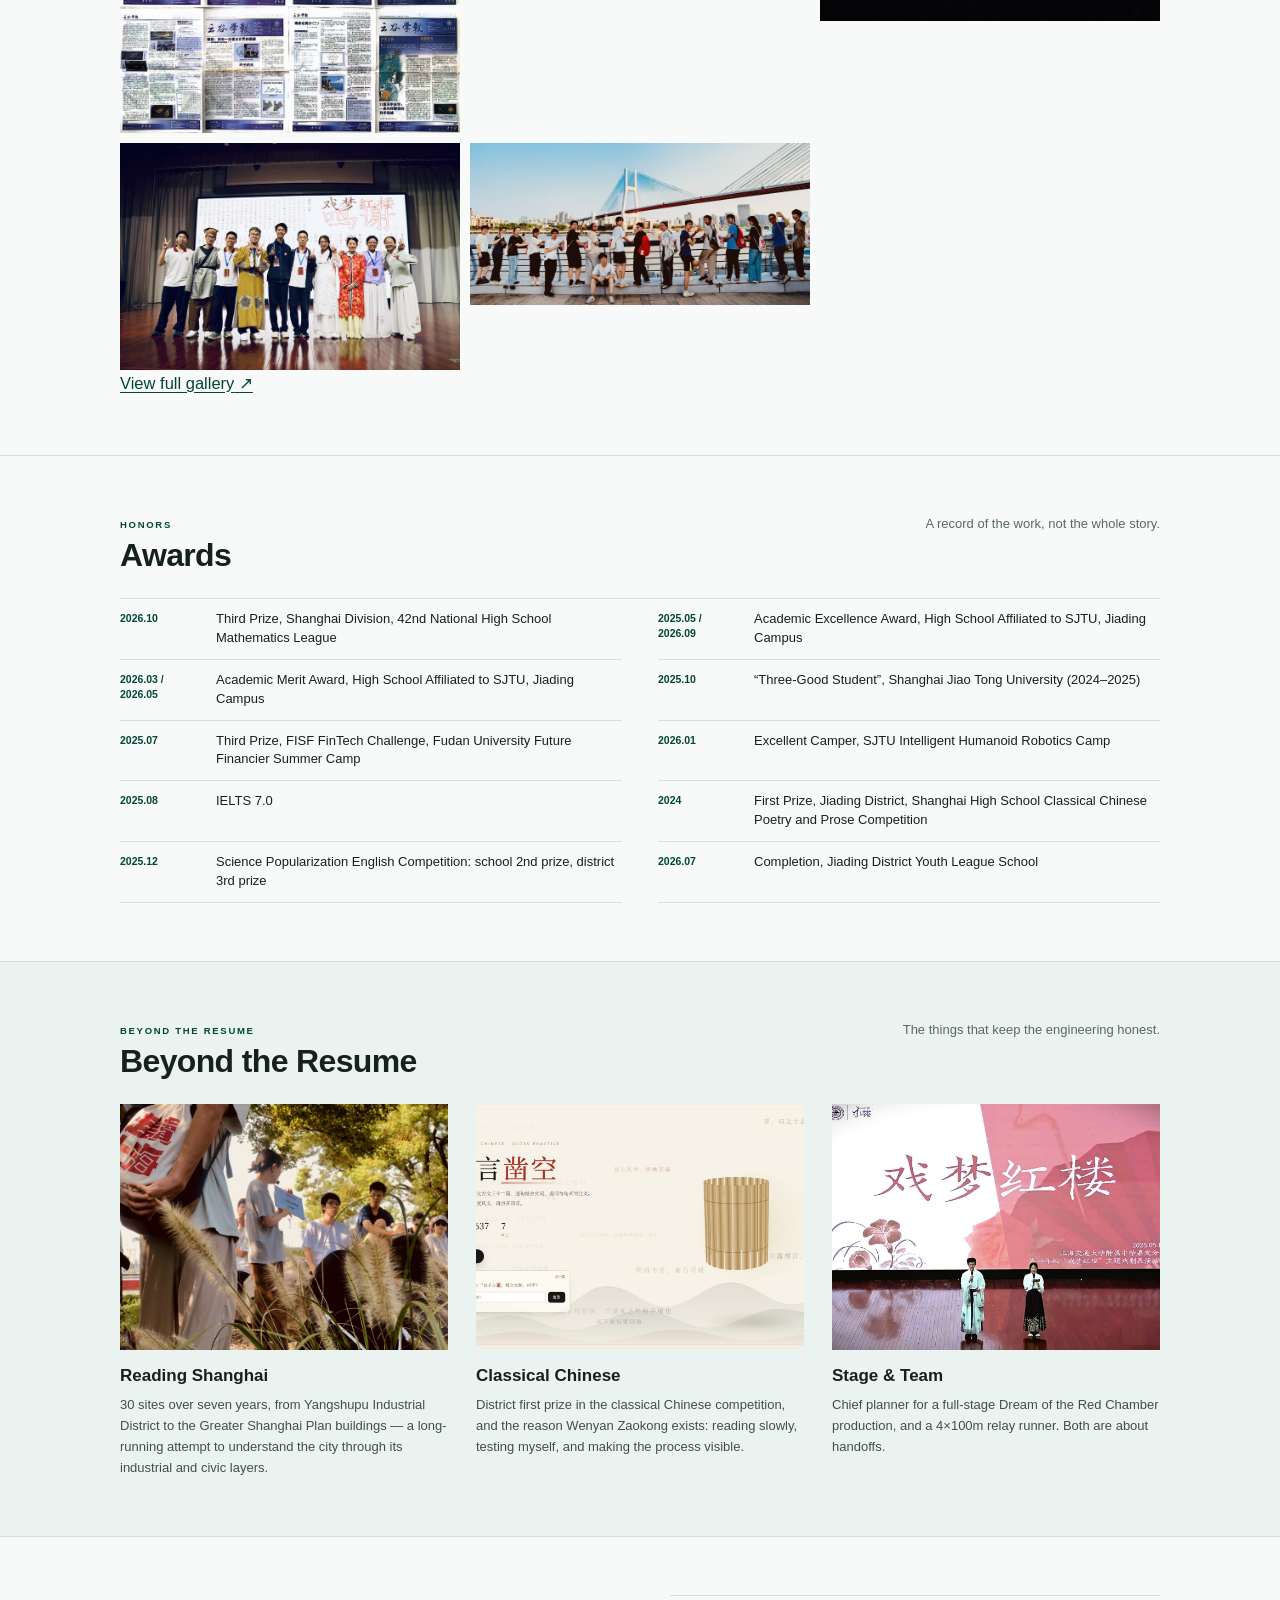
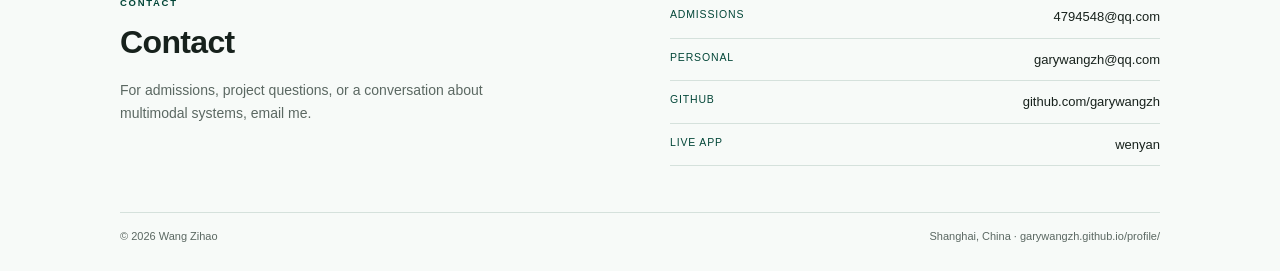
==== commit 5110f75b: "Use smaller thumbnails and gallery links" ====
--- a/index.html
+++ b/index.html
@@ -269,8 +269,9 @@
         <div class="drama-copy">
           <p><span class="en">I was the chief planner for our school’s full-stage adaptation of Dream of the Red Chamber. The role was less about having a single idea and more about holding a hundred small dependencies together: script adaptation, casting, props, rehearsal schedules, stage cues, and volunteers.</span><span class="zh">我是学校《红楼梦》戏剧展演的总策划。这个角色不是“想出一个点子”，而是把上百个小依赖接在一起：剧本改编、选角、道具、排练排期、舞台调度与志愿者。</span></p><p><span class="en">The production was performed for students, teachers, and parents. It taught me how to make a plan that survives contact with reality — and how to keep a team moving when the plan changes.</span><span class="zh">展演面向师生和家长完成。它让我学会做一份能经受现实修改的计划，也学会在计划变化时让团队继续往前走。</span></p>
         </div>
-        <div class="drama-photos"><figure><img src="assets/img/drama-stage.jpg" alt="Dream of the Red Chamber stage" loading="lazy"><figcaption><span><span class="en">Dream of the Red Chamber stage</span><span class="zh">戏梦红楼舞台</span></span></figcaption></figure><figure><img src="assets/img/drama-stage2.jpg" alt="Showcase stage and screen" loading="lazy"><figcaption><span><span class="en">Showcase stage and screen</span><span class="zh">展演舞台与屏幕</span></span></figcaption></figure><figure><img src="assets/img/drama-group.jpg" alt="Cast and crew" loading="lazy"><figcaption><span><span class="en">Cast and crew</span><span class="zh">演职人员合影</span></span></figcaption></figure><figure><img src="assets/img/drama-poster.jpg" alt="Event poster" loading="lazy"><figcaption><span><span class="en">Event poster</span><span class="zh">展演海报</span></span></figcaption></figure></div>
-      </div>
+        <div class="drama-photos"><a class="drama-photo" href="gallery.html#stage" aria-label="Dream of the Red Chamber stage"><img src="assets/img/drama-stage.jpg" alt="Dream of the Red Chamber stage" loading="lazy"></a><a class="drama-photo" href="gallery.html#stage" aria-label="Showcase stage and screen"><img src="assets/img/drama-stage2.jpg" alt="Showcase stage and screen" loading="lazy"></a><a class="drama-photo" href="gallery.html#stage" aria-label="Cast and crew"><img src="assets/img/drama-group.jpg" alt="Cast and crew" loading="lazy"></a><a class="drama-photo" href="gallery.html#stage" aria-label="Event poster"><img src="assets/img/drama-poster.jpg" alt="Event poster" loading="lazy"></a></div>
+      </div>
+      <a class="drama-more" href="gallery.html#stage"><span><span class="en">View all stage photos</span><span class="zh">浏览全部舞台照片</span></span> ↗</a>
     </article>
     </div>
   </section>
@@ -287,55 +288,40 @@
     </div>
       <div class="gallery-grid">
         
-        <button class="gallery-item reveal" data-full="assets/img/robot-still.jpg" data-caption-en="Robot on the track" data-caption-zh="赛道上的机器人" aria-label="Robot on the track">
+        <a class="gallery-thumb" href="gallery.html#selected">
           <img src="assets/img/robot-still.jpg" alt="Robot on the track" loading="lazy">
           <span class="gallery-caption"><span><span class="en">Robot on the track</span><span class="zh">赛道上的机器人</span></span></span>
-        </button>
-        <button class="gallery-item reveal" data-full="assets/img/robot-group.jpg" data-caption-en="SJTU humanoid robotics camp" data-caption-zh="上海交大人形机器人营" aria-label="SJTU humanoid robotics camp">
+        </a>
+        <a class="gallery-thumb" href="gallery.html#selected">
           <img src="assets/img/robot-group.jpg" alt="SJTU humanoid robotics camp" loading="lazy">
           <span class="gallery-caption"><span><span class="en">SJTU humanoid robotics camp</span><span class="zh">上海交大人形机器人营</span></span></span>
-        </button>
-        <button class="gallery-item reveal" data-full="assets/img/math-modeling.jpg" data-caption-en="Rongchang Cup awards" data-caption-zh="荣昶杯颁奖典礼" aria-label="Rongchang Cup awards">
+        </a>
+        <a class="gallery-thumb" href="gallery.html#selected">
           <img src="assets/img/math-modeling.jpg" alt="Rongchang Cup awards" loading="lazy">
           <span class="gallery-caption"><span><span class="en">Rongchang Cup awards</span><span class="zh">荣昶杯颁奖典礼</span></span></span>
-        </button>
-        <button class="gallery-item reveal" data-full="assets/img/newspaper-issues.jpg" data-caption-en="Yungu Journal issues" data-caption-zh="云谷学报版面" aria-label="Yungu Journal issues">
+        </a>
+        <a class="gallery-thumb" href="gallery.html#selected">
           <img src="assets/img/newspaper-issues.jpg" alt="Yungu Journal issues" loading="lazy">
           <span class="gallery-caption"><span><span class="en">Yungu Journal issues</span><span class="zh">云谷学报版面</span></span></span>
-        </button>
-        <button class="gallery-item reveal" data-full="assets/img/drama-stage.jpg" data-caption-en="Dream of the Red Chamber" data-caption-zh="戏梦红楼" aria-label="Dream of the Red Chamber">
+        </a>
+        <a class="gallery-thumb" href="gallery.html#stage">
           <img src="assets/img/drama-stage.jpg" alt="Dream of the Red Chamber" loading="lazy">
           <span class="gallery-caption"><span><span class="en">Dream of the Red Chamber</span><span class="zh">戏梦红楼</span></span></span>
-        </button>
-        <button class="gallery-item reveal" data-full="assets/img/drama-stage2.jpg" data-caption-en="Dream of the Red Chamber: stage" data-caption-zh="戏梦红楼：舞台" aria-label="Dream of the Red Chamber: stage">
+        </a>
+        <a class="gallery-thumb" href="gallery.html#stage">
           <img src="assets/img/drama-stage2.jpg" alt="Dream of the Red Chamber: stage" loading="lazy">
           <span class="gallery-caption"><span><span class="en">Dream of the Red Chamber: stage</span><span class="zh">戏梦红楼：舞台</span></span></span>
-        </button>
-        <button class="gallery-item reveal" data-full="assets/img/drama-group.jpg" data-caption-en="Dream of the Red Chamber: cast and crew" data-caption-zh="戏梦红楼：演职人员" aria-label="Dream of the Red Chamber: cast and crew">
+        </a>
+        <a class="gallery-thumb" href="gallery.html#stage">
           <img src="assets/img/drama-group.jpg" alt="Dream of the Red Chamber: cast and crew" loading="lazy">
           <span class="gallery-caption"><span><span class="en">Dream of the Red Chamber: cast and crew</span><span class="zh">戏梦红楼：演职人员</span></span></span>
-        </button>
-        <button class="gallery-item reveal" data-full="assets/img/citywalk-1.jpg" data-caption-en="Reading Shanghai: Yangshupu" data-caption-zh="走读上海：杨树浦" aria-label="Reading Shanghai: Yangshupu">
+        </a>
+        <a class="gallery-thumb" href="gallery.html#selected">
           <img src="assets/img/citywalk-1.jpg" alt="Reading Shanghai: Yangshupu" loading="lazy">
           <span class="gallery-caption"><span><span class="en">Reading Shanghai: Yangshupu</span><span class="zh">走读上海：杨树浦</span></span></span>
-        </button>
-        <button class="gallery-item reveal" data-full="assets/img/citywalk-2.jpg" data-caption-en="Reading Shanghai: field record" data-caption-zh="走读上海：现场记录" aria-label="Reading Shanghai: field record">
-          <img src="assets/img/citywalk-2.jpg" alt="Reading Shanghai: field record" loading="lazy">
-          <span class="gallery-caption"><span><span class="en">Reading Shanghai: field record</span><span class="zh">走读上海：现场记录</span></span></span>
-        </button>
-        <button class="gallery-item reveal" data-full="assets/img/military.jpg" data-caption-en="Military training peer mentor" data-caption-zh="军训辅导员" aria-label="Military training peer mentor">
-          <img src="assets/img/military.jpg" alt="Military training peer mentor" loading="lazy">
-          <span class="gallery-caption"><span><span class="en">Military training peer mentor</span><span class="zh">军训辅导员</span></span></span>
-        </button>
-        <button class="gallery-item reveal" data-full="assets/img/wenyan-app.jpg" data-caption-en="Wenyan Zaokong in use" data-caption-zh="文言凿空使用界面" aria-label="Wenyan Zaokong in use">
-          <img src="assets/img/wenyan-app.jpg" alt="Wenyan Zaokong in use" loading="lazy">
-          <span class="gallery-caption"><span><span class="en">Wenyan Zaokong in use</span><span class="zh">文言凿空使用界面</span></span></span>
-        </button>
-        <button class="gallery-item reveal" data-full="assets/img/hk-trail.jpg" data-caption-en="MacLehose Trail, Hong Kong" data-caption-zh="香港麦理浩径" aria-label="MacLehose Trail, Hong Kong">
-          <img src="assets/img/hk-trail.jpg" alt="MacLehose Trail, Hong Kong" loading="lazy">
-          <span class="gallery-caption"><span><span class="en">MacLehose Trail, Hong Kong</span><span class="zh">香港麦理浩径</span></span></span>
-        </button>
-      </div>
+        </a>
+      </div>
+      <div class="gallery-more"><a href="gallery.html"><span><span class="en">View full gallery</span><span class="zh">浏览完整影像</span></span> ↗</a></div>
     </div>
   </section>
 
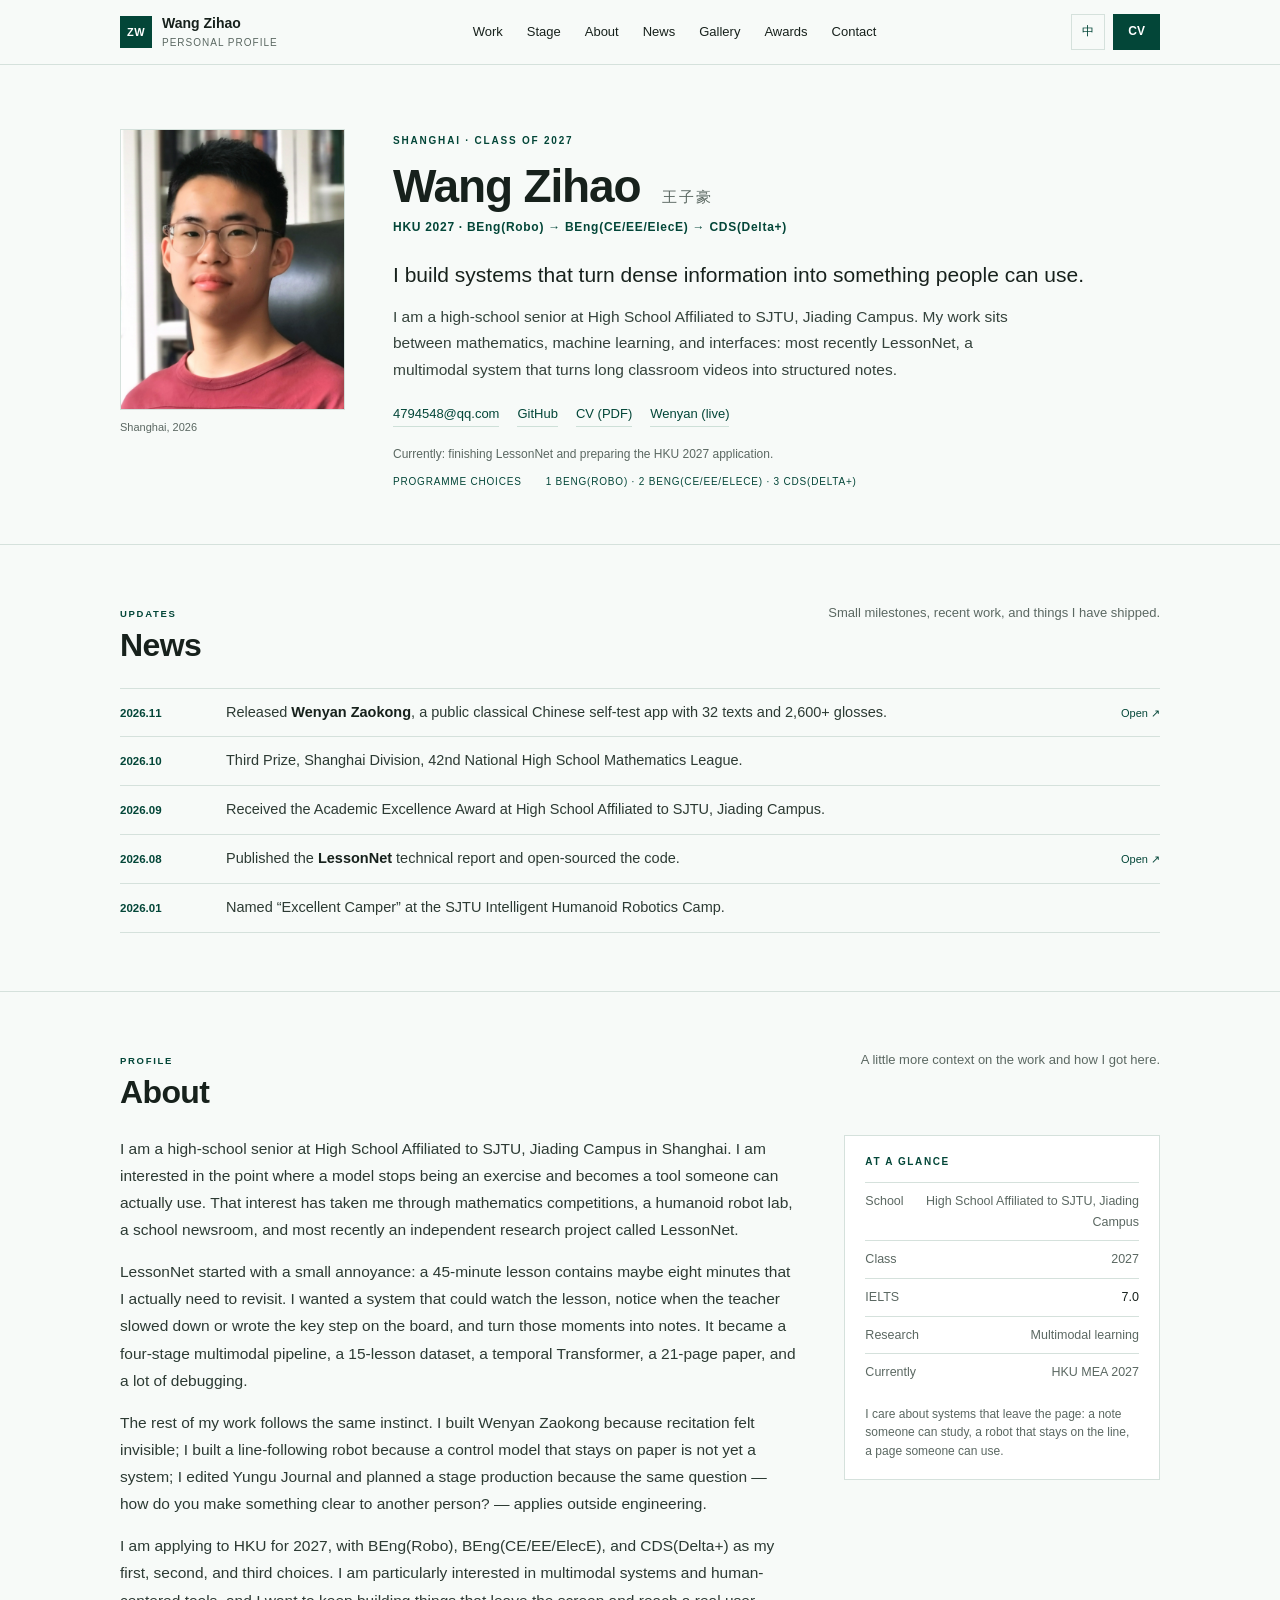
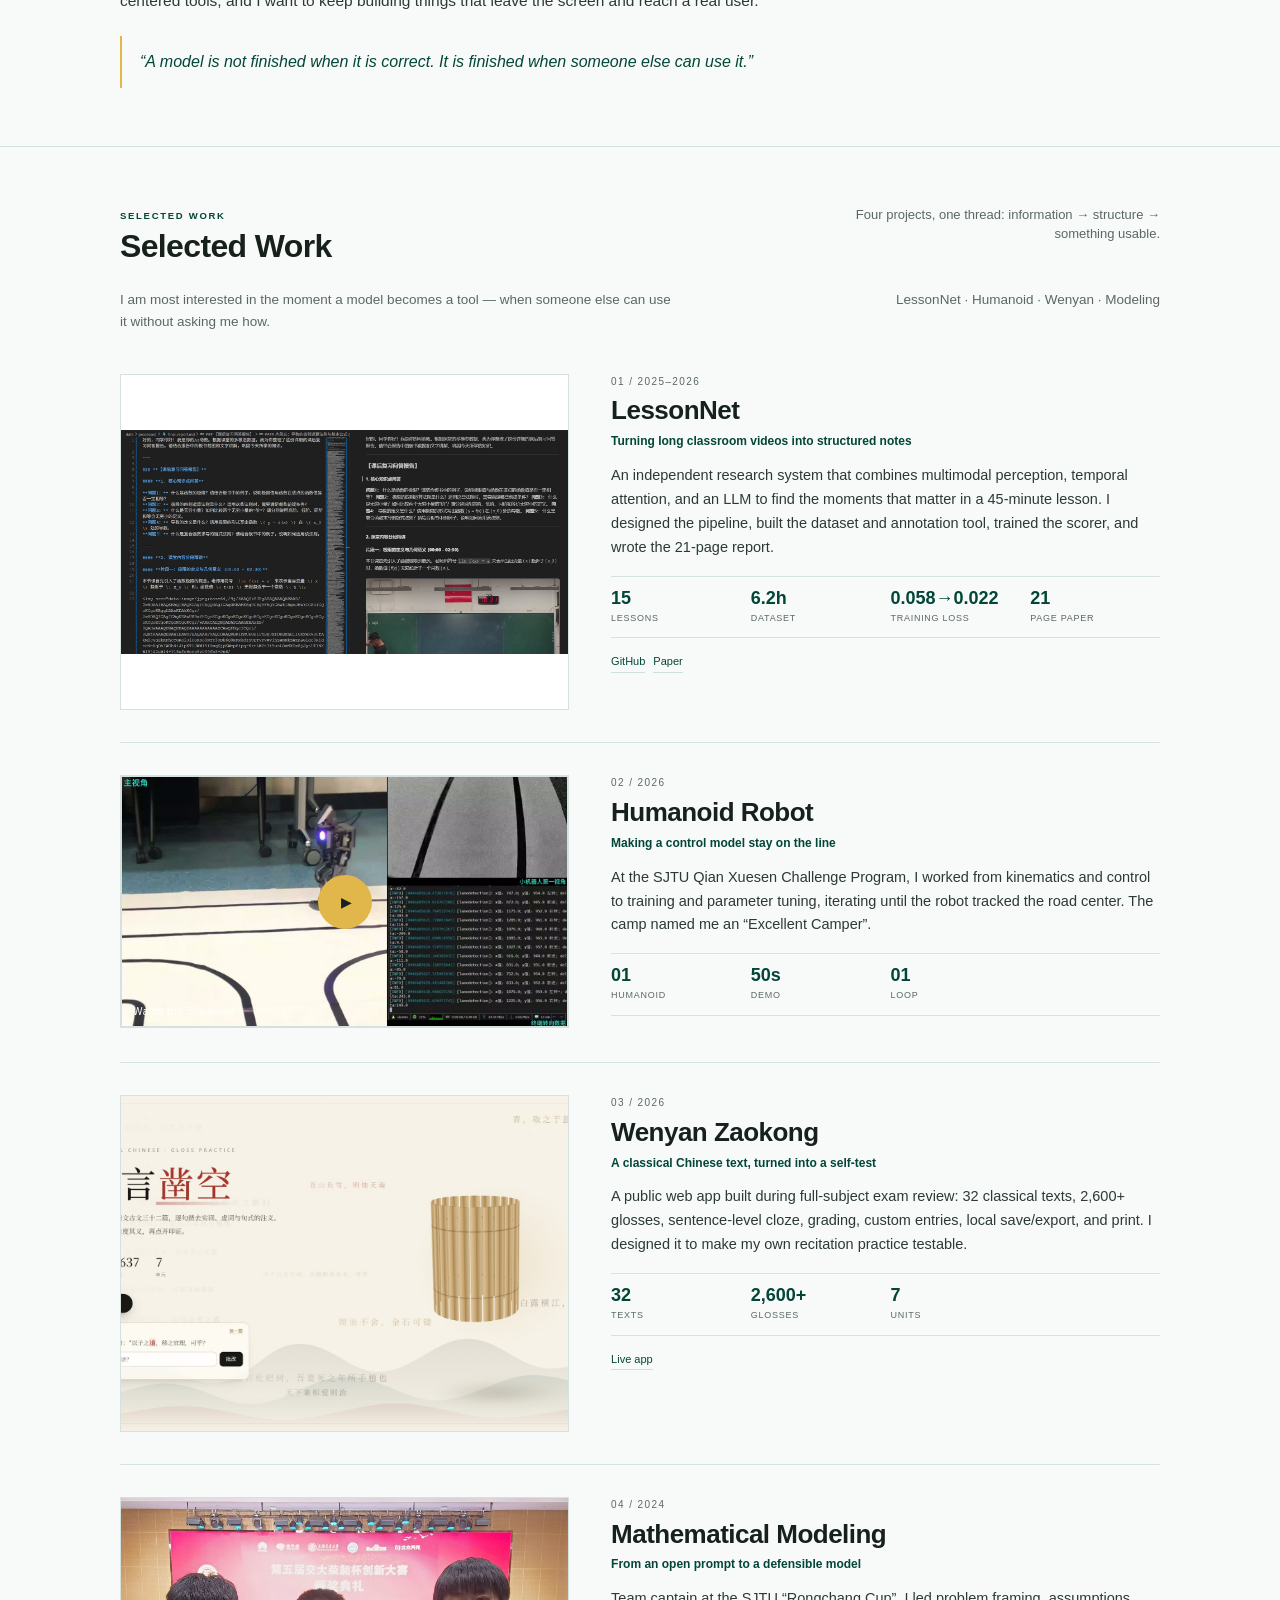
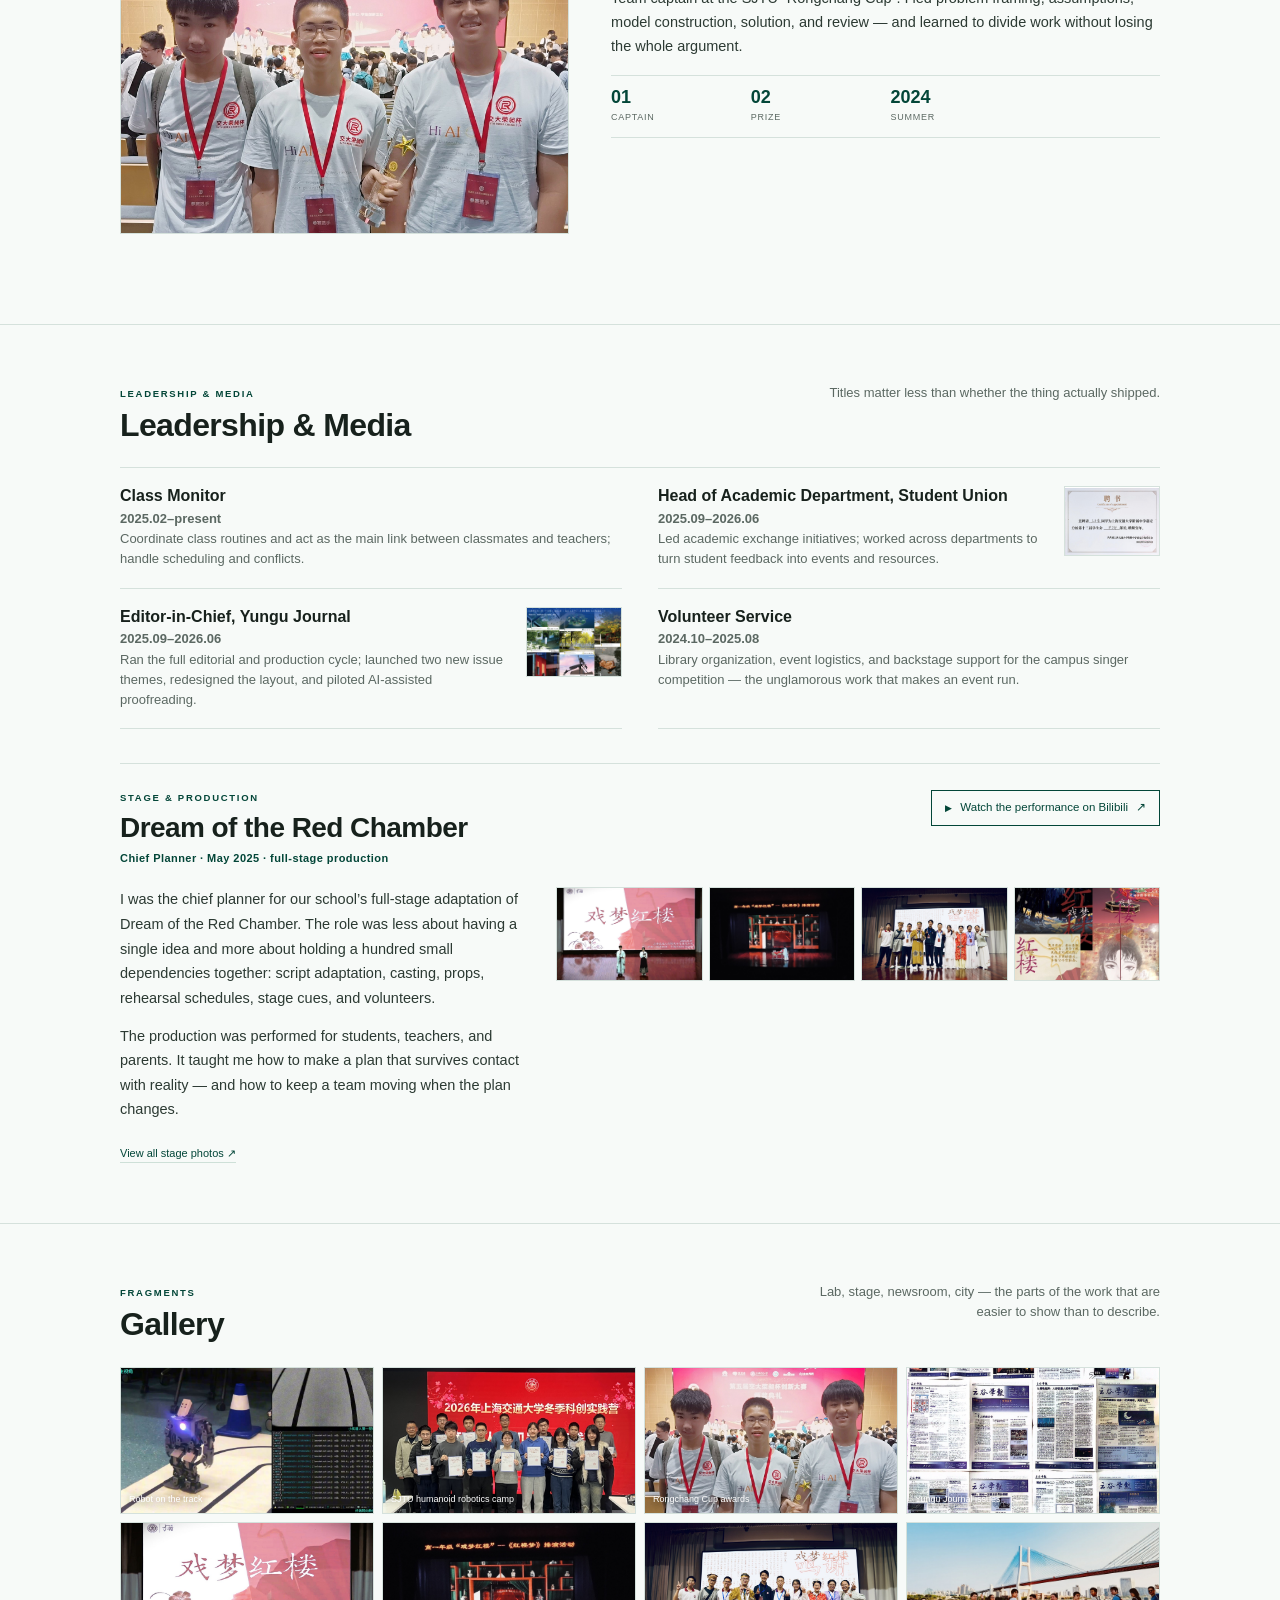
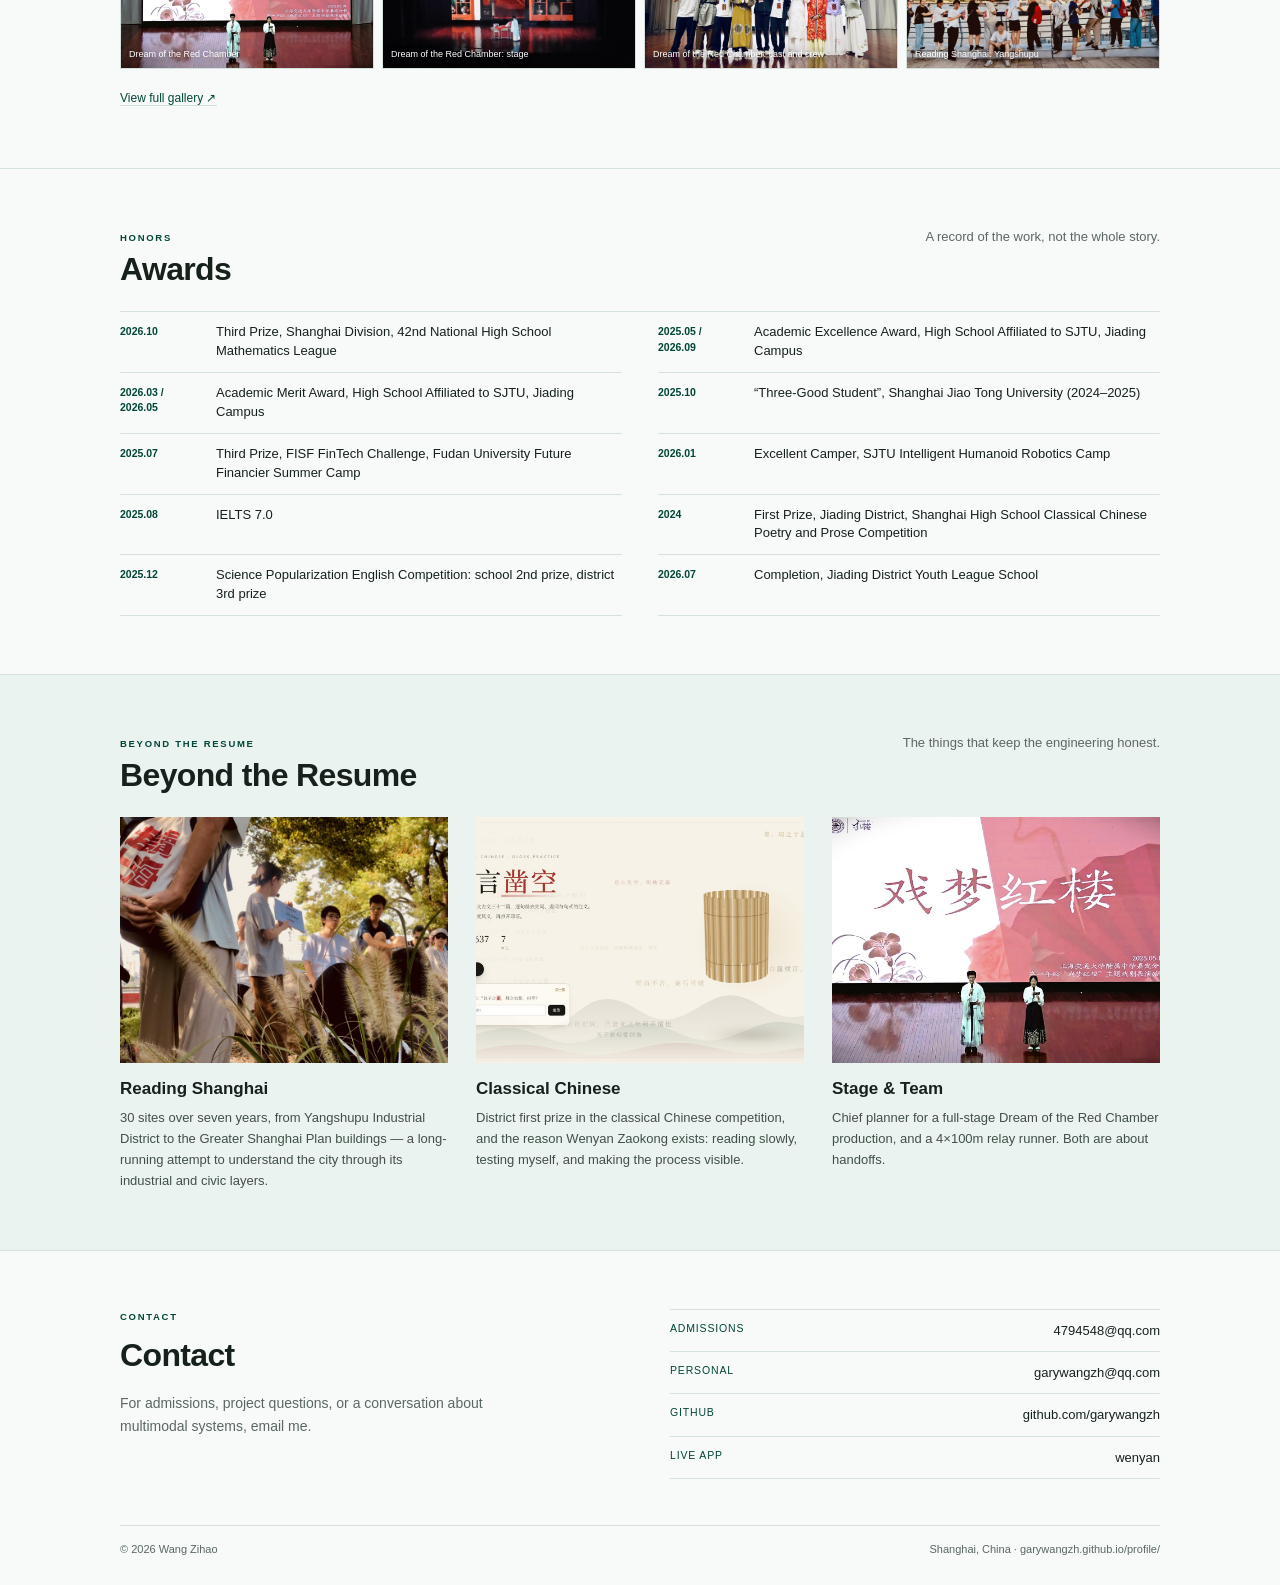
==== commit a72e6909: "Bust CSS cache and fix drama layout" ====
--- a/index.html
+++ b/index.html
@@ -11,7 +11,7 @@
 <meta property="og:url" content="https://garywangzh.github.io/profile/">
 <meta property="og:image" content="https://garywangzh.github.io/profile/assets/img/og-cover.jpg">
 <link rel="icon" href="assets/img/favicon.svg" type="image/svg+xml">
-<link rel="stylesheet" href="assets/css/site.css">
+<link rel="stylesheet" href="assets/css/site.css?v=20261114g">
 </head>
 <body>
 <a class="skip" href="#main">Skip to content</a>
@@ -409,6 +409,6 @@
   </div>
 </dialog>
 
-<script src="assets/js/main.js"></script>
+<script src="assets/js/main.js?v=20261114g"></script>
 </body>
 </html>
--- a/assets/css/site.css
+++ b/assets/css/site.css
@@ -465,19 +465,189 @@
 .lead-card img { width: 96px; height: 70px; object-fit: cover; border: 1px solid var(--line); }
 .lead-card img.contain { object-fit: contain; background: #fff; }
 
+/* drama feature */
+.drama-feature {
+  margin-top: 34px;
+  padding-top: 26px;
+  border-top: 1px solid var(--line);
+}
+.drama-head {
+  display: flex;
+  align-items: flex-start;
+  justify-content: space-between;
+  gap: 24px;
+  margin-bottom: 20px;
+}
+.drama-head h3 {
+  margin: 0;
+  font-size: 28px;
+  line-height: 1.2;
+  letter-spacing: -.02em;
+  font-weight: 600;
+}
+.drama-meta {
+  margin: 5px 0 0;
+  color: var(--green);
+  font-size: 11px;
+  font-weight: 600;
+  letter-spacing: .04em;
+}
+.drama-video {
+  display: inline-flex;
+  align-items: center;
+  gap: 8px;
+  flex: 0 0 auto;
+  min-height: 36px;
+  padding: 0 13px;
+  border: 1px solid var(--green);
+  color: var(--green);
+  font-size: 11.5px;
+  text-decoration: none;
+}
+.drama-video:hover { background: var(--green); color: #fff; }
+.drama-play {
+  font-size: 9px;
+}
+.drama-grid {
+  display: grid;
+  grid-template-columns: .8fr 1.2fr;
+  gap: 34px;
+  align-items: start;
+}
+.drama-copy p {
+  margin: 0 0 13px;
+  font-size: 14.5px;
+  line-height: 1.7;
+  color: #2c3a33;
+}
+.drama-photos {
+  display: grid;
+  grid-template-columns: repeat(4, 1fr);
+  gap: 6px;
+}
+.drama-photo {
+  display: block;
+  text-decoration: none;
+  border: 1px solid var(--line);
+  overflow: hidden;
+}
+.drama-photo img {
+  width: 100%;
+  height: 92px;
+  object-fit: cover;
+  transition: opacity .2s ease;
+}
+.drama-photo:hover img { opacity: .85; }
+.drama-more {
+  display: inline-block;
+  margin-top: 9px;
+  color: var(--green);
+  font-size: 11px;
+  text-decoration: none;
+  border-bottom: 1px solid var(--mint);
+}
+
 /* gallery */
-.gallery-grid { display: grid; grid-template-columns: repeat(3, 1fr); gap: 10px; }
-.gallery-item { position: relative; border: 0; padding: 0; background: var(--mint-2); cursor: zoom-in; overflow: hidden; }
-.gallery-item img { width: 100%; height: 210px; object-fit: cover; transition: opacity .2s ease; }
-.gallery-item:hover img { opacity: .88; }
+.gallery-grid { display: grid; grid-template-columns: repeat(4, 1fr); gap: 8px; }
+.gallery-thumb {
+  position: relative;
+  display: block;
+  overflow: hidden;
+  border: 1px solid var(--line);
+  background: var(--mint-2);
+  text-decoration: none;
+}
+.gallery-thumb img {
+  width: 100%;
+  height: 145px;
+  object-fit: cover;
+  transition: opacity .2s ease;
+}
+.gallery-thumb:hover img { opacity: .86; }
 .gallery-caption {
   position: absolute;
-  left: 10px;
-  bottom: 8px;
+  left: 8px;
+  bottom: 6px;
   color: #fff;
-  font-size: 10px;
+  font-size: 9px;
   text-shadow: 0 1px 8px rgba(0,0,0,.7);
   text-align: left;
+}
+.gallery-more { margin-top: 14px; }
+.gallery-more a {
+  font-size: 12px;
+  color: var(--green);
+  text-decoration: none;
+  border-bottom: 1px solid var(--mint);
+}
+
+/* gallery subpage */
+.subpage-header {
+  border-bottom: 1px solid var(--line);
+  background: var(--paper);
+}
+.subpage-header .header-inner { height: 64px; }
+.subpage-back {
+  font-size: 12px;
+  color: var(--grey);
+  text-decoration: none;
+}
+.subpage-back:hover { color: var(--green); }
+.gallery-page { padding: 52px 0 32px; }
+.gallery-page .page-title {
+  margin: 0 0 8px;
+  font-size: clamp(30px, 4vw, 42px);
+  line-height: 1.1;
+  letter-spacing: -.025em;
+  font-weight: 600;
+}
+.gallery-page .page-intro {
+  margin: 0 0 34px;
+  max-width: 580px;
+  color: var(--grey);
+  font-size: 14px;
+}
+.gallery-section { margin-bottom: 44px; }
+.gallery-section h2 {
+  margin: 0 0 14px;
+  font-size: 20px;
+  font-weight: 600;
+}
+.gallery-page-grid {
+  display: grid;
+  grid-template-columns: repeat(3, 1fr);
+  gap: 14px;
+}
+.gallery-page-grid.stage-grid { grid-template-columns: repeat(4, 1fr); }
+.gallery-item {
+  position: relative;
+  border: 0;
+  padding: 0;
+  background: transparent;
+  cursor: zoom-in;
+  text-align: left;
+}
+.gallery-item img {
+  width: 100%;
+  aspect-ratio: 4 / 3;
+  object-fit: cover;
+  border: 1px solid var(--line);
+}
+.gallery-page-caption {
+  display: block;
+  margin-top: 5px;
+  color: var(--grey);
+  font-size: 11px;
+  line-height: 1.4;
+}
+.gallery-page-footer {
+  padding: 22px 0 0;
+  border-top: 1px solid var(--line);
+  display: flex;
+  justify-content: space-between;
+  gap: 24px;
+  color: var(--grey);
+  font-size: 11px;
 }
 
 /* awards */
@@ -565,6 +735,7 @@
   .beyond-grid { grid-template-columns: 1fr; }
   .beyond-card { display: grid; grid-template-columns: 170px 1fr; gap: 16px; }
   .beyond-card img { margin-bottom: 0; aspect-ratio: 1/1; }
+  .drama-grid { grid-template-columns: 1fr; gap: 20px; }
 }
 
 @media (max-width: 700px) {
@@ -604,15 +775,20 @@
   .lead-card { grid-template-columns: 1fr; }
   .lead-card img { width: 100%; height: 150px; }
   .gallery-grid { grid-template-columns: 1fr 1fr; }
-  .gallery-item img { height: 150px; }
-  .gallery-item:first-child { grid-column: span 2; }
-  .gallery-item:first-child img { height: 210px; }
+  .gallery-thumb img { height: 130px; }
+  .drama-photos { grid-template-columns: 1fr 1fr; }
+  .drama-photo img { height: 125px; }
+  .gallery-page-grid { grid-template-columns: 1fr 1fr; }
+  .gallery-page-grid.stage-grid { grid-template-columns: 1fr 1fr; }
   .beyond { padding: 40px 0; }
   .beyond-card { grid-template-columns: 1fr; }
   .beyond-card img { aspect-ratio: 4/3; }
   .contact { padding: 40px 0 20px; }
   .contact h2 { font-size: 28px; }
   .footer { flex-direction: column; gap: 4px; margin-top: 30px; }
+  .drama-head { flex-direction: column; gap: 12px; }
+  .drama-video { width: 100%; justify-content: center; }
+  .drama-head h3 { font-size: 25px; }
 }
 
 @media (max-width: 420px) {
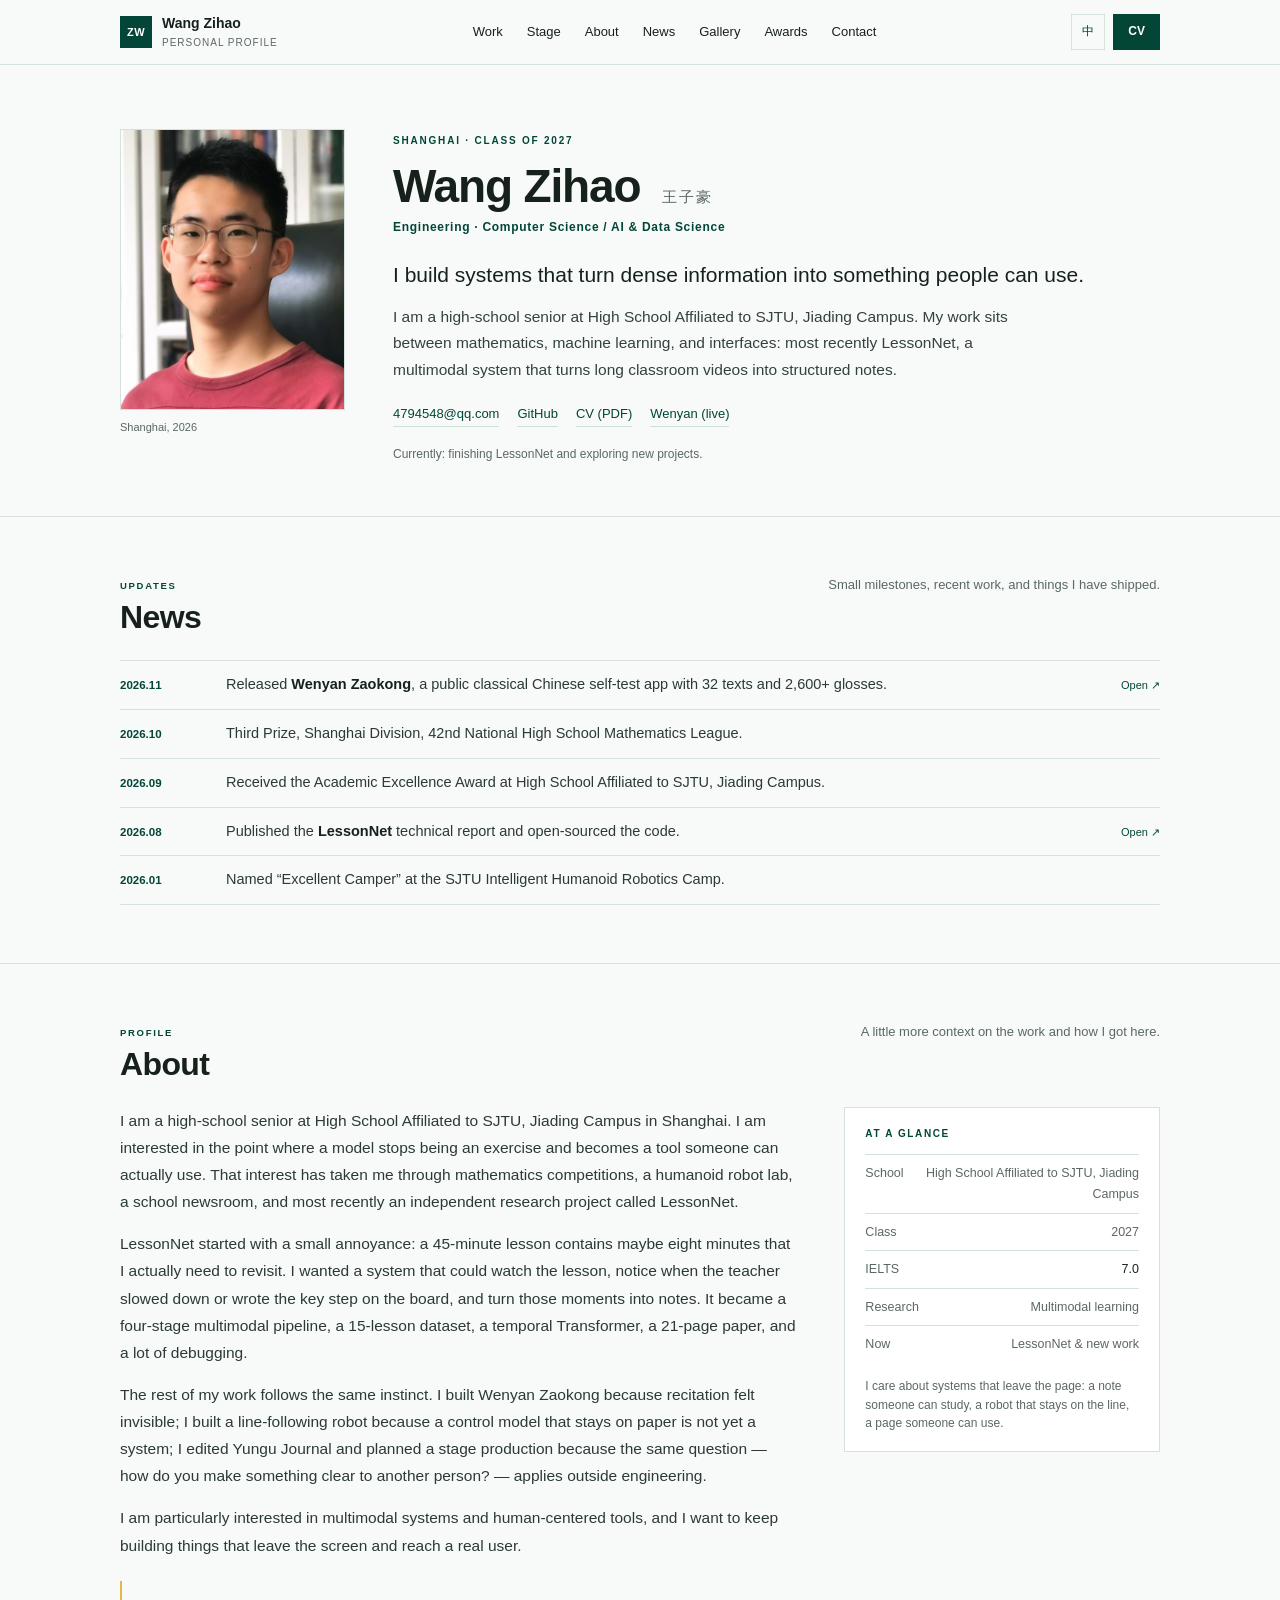
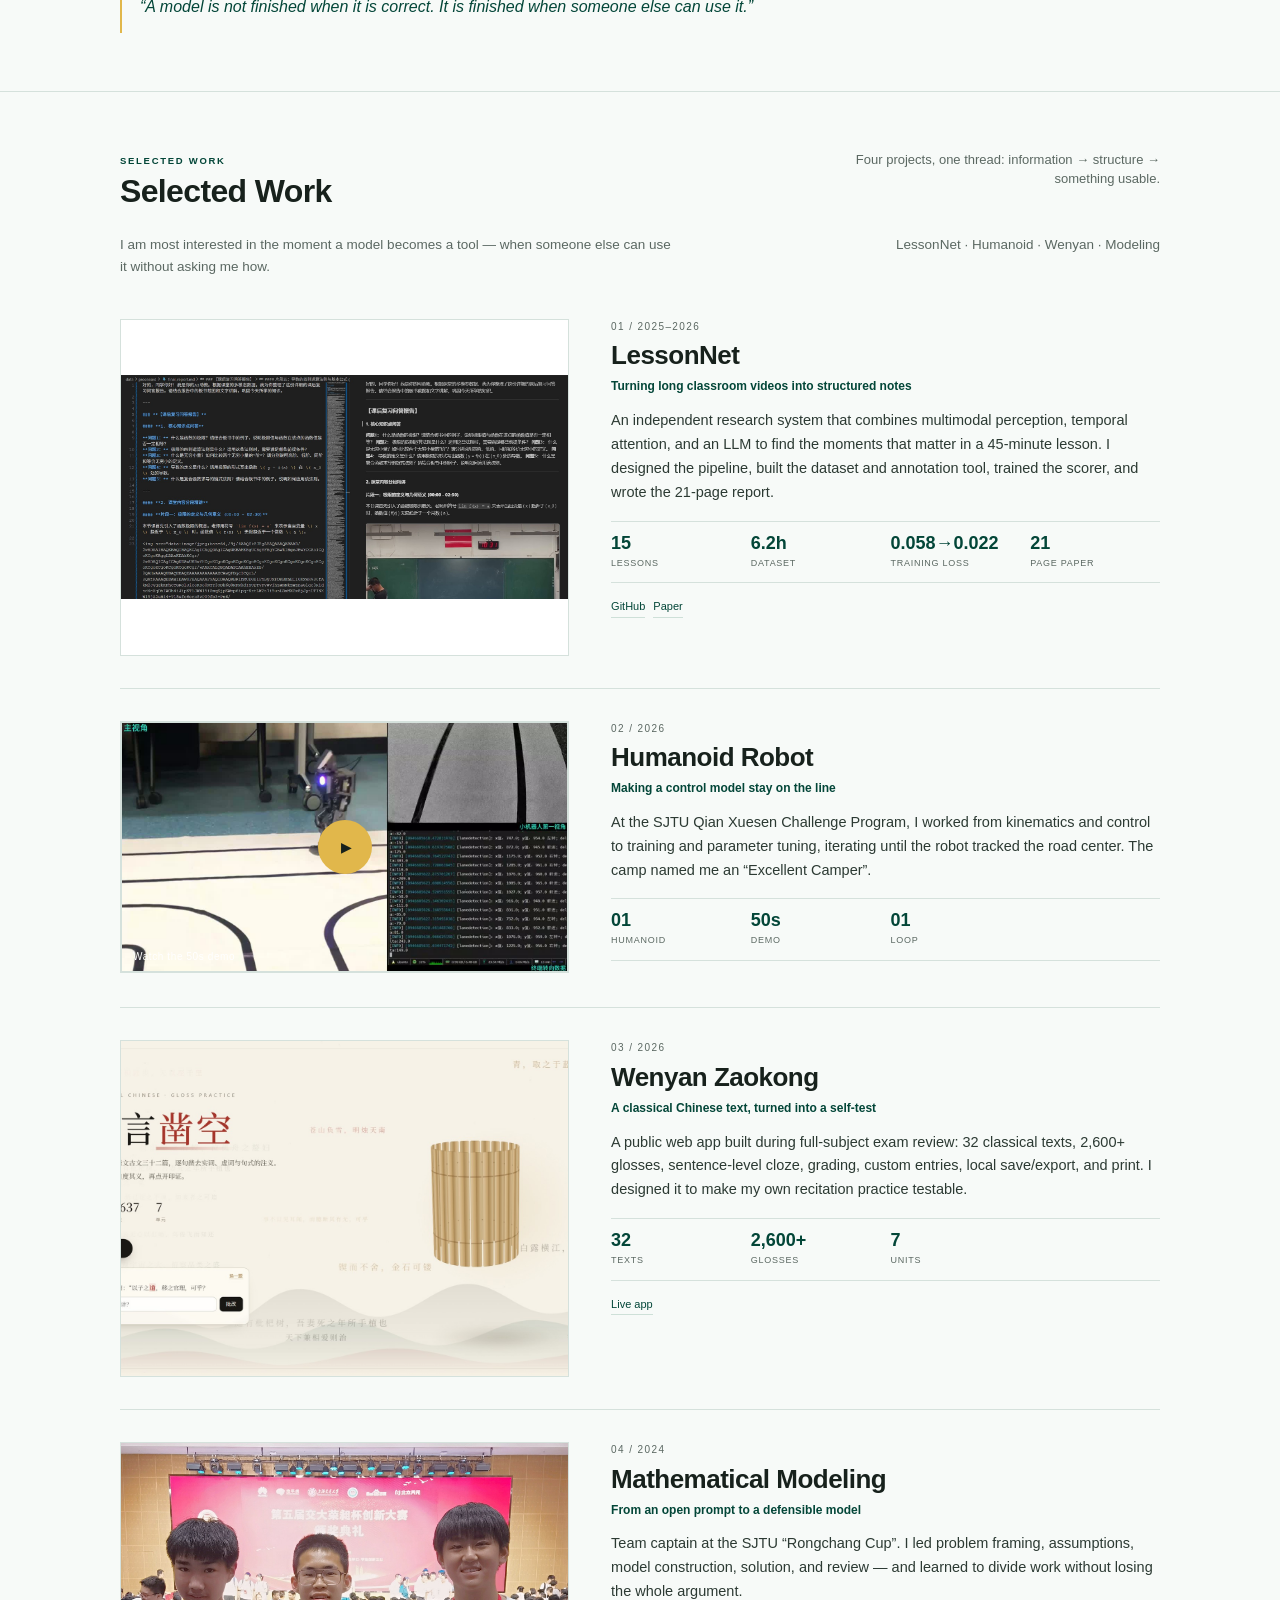
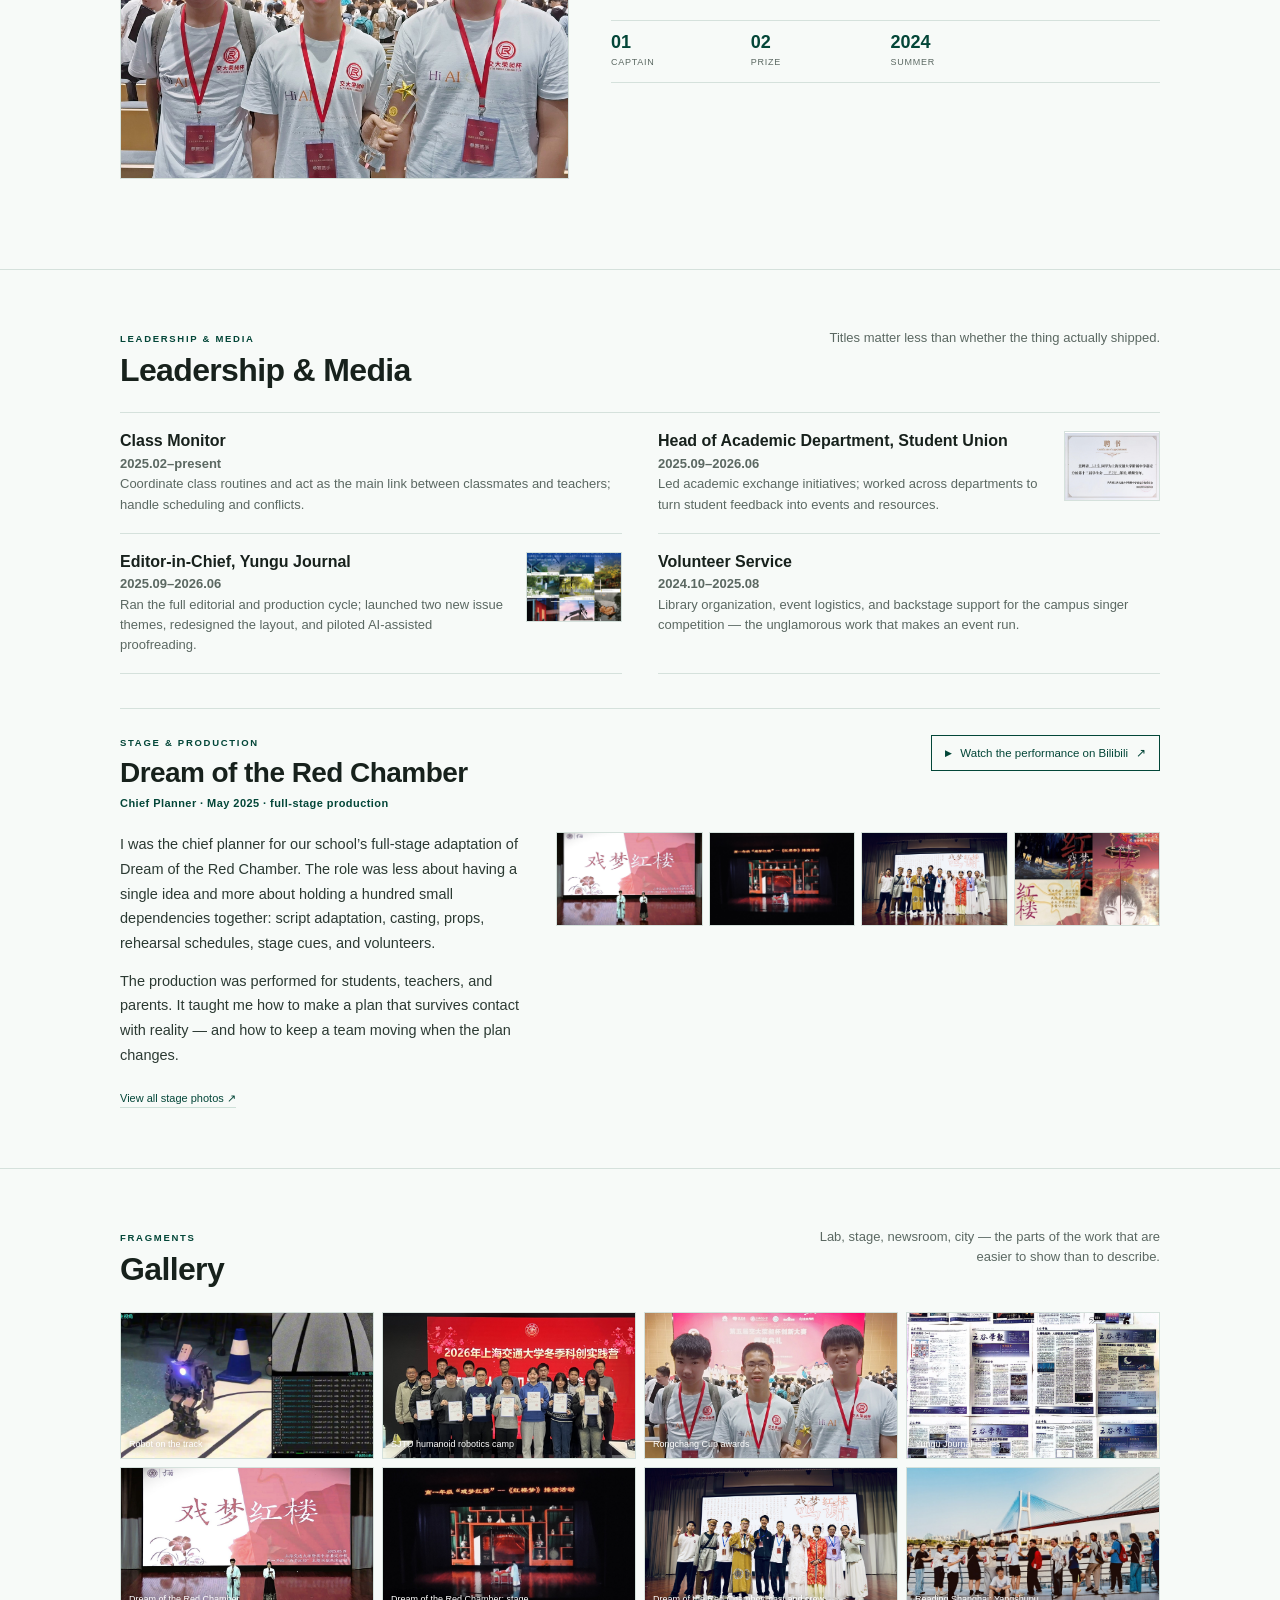
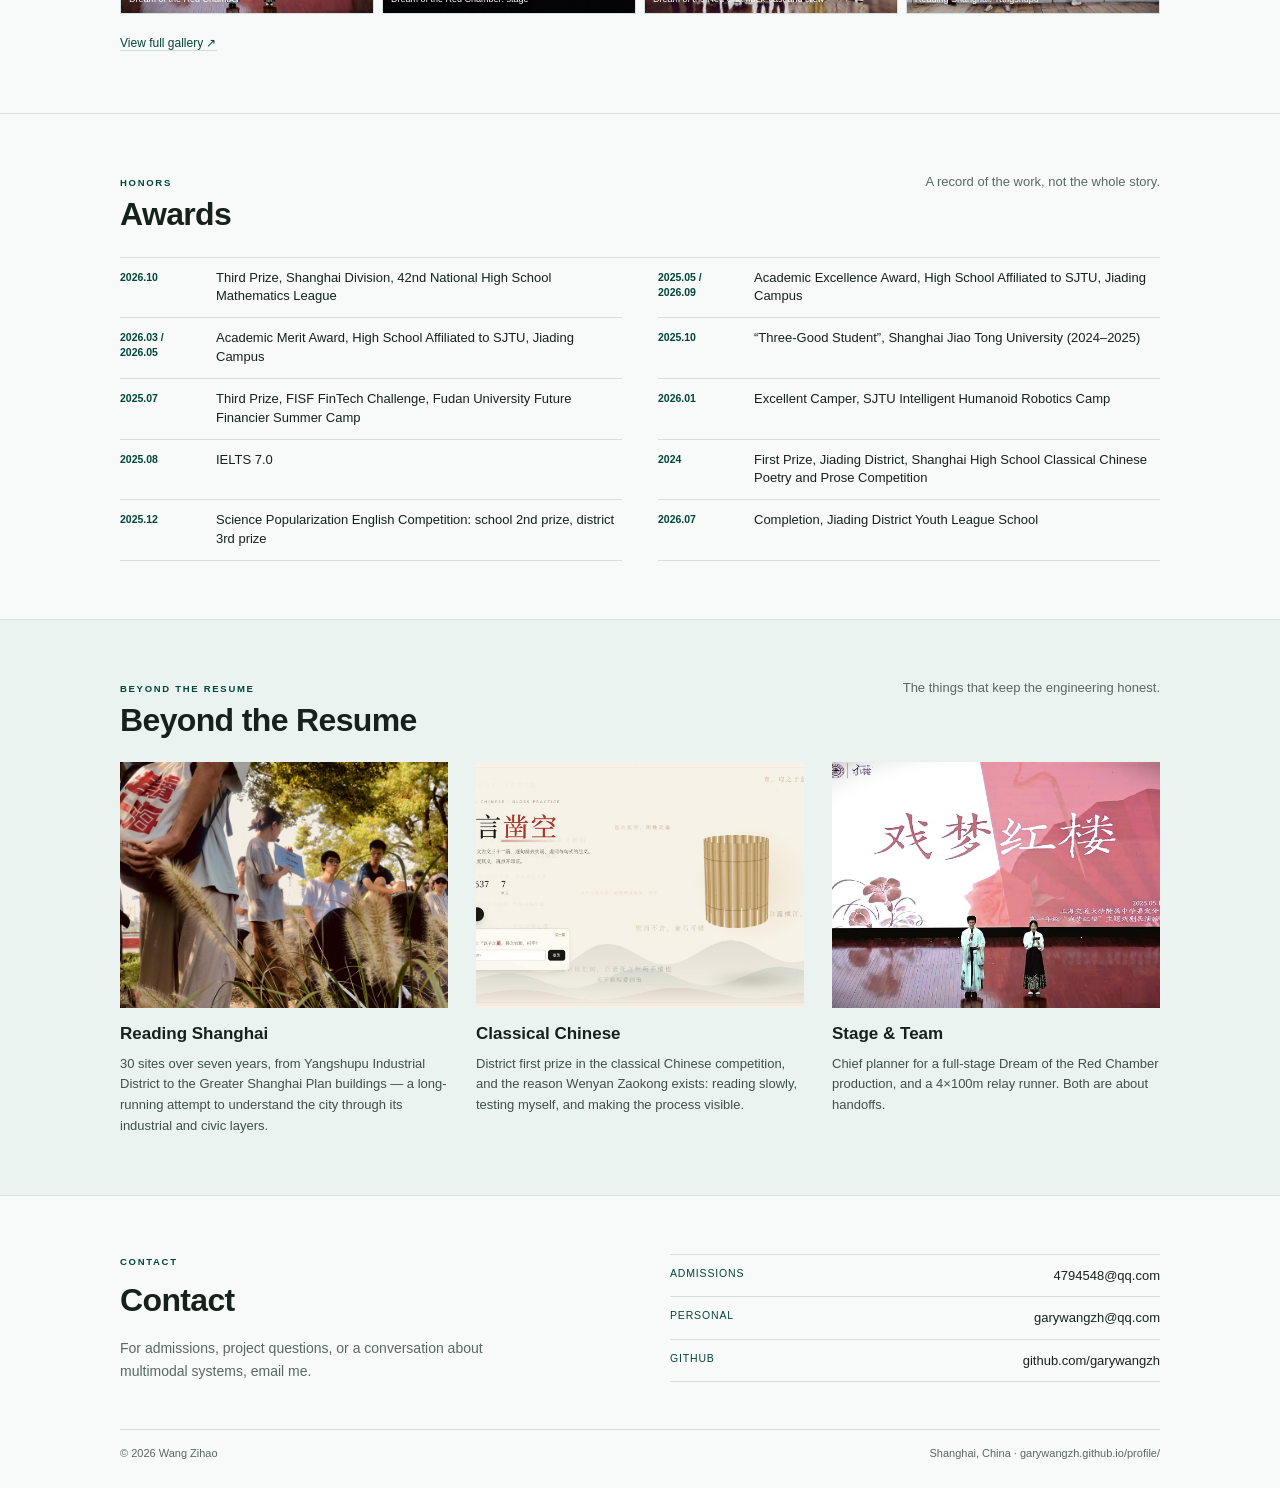
==== commit 8dd08999: "Remove application-specific content and simplify contact" ====
--- a/index.html
+++ b/index.html
@@ -11,7 +11,7 @@
 <meta property="og:url" content="https://garywangzh.github.io/profile/">
 <meta property="og:image" content="https://garywangzh.github.io/profile/assets/img/og-cover.jpg">
 <link rel="icon" href="assets/img/favicon.svg" type="image/svg+xml">
-<link rel="stylesheet" href="assets/css/site.css?v=20261114g">
+<link rel="stylesheet" href="assets/css/site.css?v=20261114h">
 </head>
 <body>
 <a class="skip" href="#main">Skip to content</a>
@@ -33,8 +33,8 @@
     </nav>
     <div class="header-actions">
       <button class="lang-toggle" id="langToggle" type="button" aria-label="Switch language">中</button>
-      <a class="btn btn-primary en" href="assets/docs/Wang_Zihao_HKU_MEA_Resume_EN_2027.pdf" target="_blank" rel="noopener">CV</a>
-      <a class="btn btn-primary zh" href="assets/docs/Wang_Zihao_HKU_MEA_Resume_ZH_2027.pdf" target="_blank" rel="noopener">简历</a>
+      <a class="btn btn-primary en" href="assets/docs/Wang_Zihao_Resume_EN_2027.pdf" target="_blank" rel="noopener">CV</a>
+      <a class="btn btn-primary zh" href="assets/docs/Wang_Zihao_Resume_ZH_2027.pdf" target="_blank" rel="noopener">简历</a>
       <button class="menu-toggle" id="menuToggle" type="button" aria-label="Menu">☰</button>
     </div>
   </div>
@@ -50,18 +50,17 @@
       <div class="profile-bio">
         <p class="eyebrow"><span><span class="en">Shanghai · Class of 2027</span><span class="zh">上海 · 2027 届</span></span></p>
         <h1><span><span class="en">Wang Zihao</span><span class="zh">王子豪</span></span> <span class="name-cn"><span><span class="en">王子豪</span><span class="zh">WANG ZIHAO</span></span></span></h1>
-        <p class="role"><span><span class="en">HKU 2027 · BEng(Robo) → BEng(CE/EE/ElecE) → CDS(Delta+)</span><span class="zh">港大 2027 · BEng(Robo) → BEng(CE/EE/ElecE) → CDS(Delta+)</span></span></p>
+        <p class="role"><span><span class="en">Engineering · Computer Science / AI & Data Science</span><span class="zh">工程 · 计算机科学与人工智能</span></span></p>
         <p class="tagline"><span><span class="en">I build systems that turn dense information into something people can use.</span><span class="zh">我喜欢把密集的信息，变成真正能用的东西。</span></span></p>
         <p class="intro"><span><span class="en">I am a high-school senior at High School Affiliated to SJTU, Jiading Campus. My work sits between mathematics, machine learning, and interfaces: most recently LessonNet, a multimodal system that turns long classroom videos into structured notes.</span><span class="zh">我是上海交通大学附属中学嘉定分校的高三学生。我的兴趣在数学、机器学习与界面之间：最近在做 LessonNet，一个把长课堂视频变成结构化笔记的多模态系统。</span></span></p>
         <div class="profile-links">
           <a href="mailto:4794548@qq.com">4794548@qq.com</a>
           <a href="https://github.com/garywangzh" target="_blank" rel="noopener">GitHub</a>
-          <a class="en" href="assets/docs/Wang_Zihao_HKU_MEA_Resume_EN_2027.pdf" target="_blank" rel="noopener">CV (PDF)</a>
-          <a class="zh" href="assets/docs/Wang_Zihao_HKU_MEA_Resume_ZH_2027.pdf" target="_blank" rel="noopener">简历 PDF</a>
+          <a class="en" href="assets/docs/Wang_Zihao_Resume_EN_2027.pdf" target="_blank" rel="noopener">CV (PDF)</a>
+          <a class="zh" href="assets/docs/Wang_Zihao_Resume_ZH_2027.pdf" target="_blank" rel="noopener">简历 PDF</a>
           <a href="https://garywangzh.github.io/wenyan/" target="_blank" rel="noopener"><span><span class="en">Wenyan (live)</span><span class="zh">文言凿空（在线）</span></span></a>
         </div>
-        <p class="now-line"><span><span class="en">Currently: finishing LessonNet and preparing the HKU 2027 application.</span><span class="zh">现在：完成 LessonNet，准备港大 2027 申请。</span></span></p>
-        <p class="choices-line"><span><span><span class="en">Programme choices</span><span class="zh">专业志愿</span></span></span><span><span class="en">1 BEng(Robo) · 2 BEng(CE/EE/ElecE) · 3 CDS(Delta+)</span><span class="zh">1 BEng(Robo) · 2 BEng(CE/EE/ElecE) · 3 CDS(Delta+)</span></span></p>
+        <p class="now-line"><span><span class="en">Currently: finishing LessonNet and exploring new projects.</span><span class="zh">现在：完成 LessonNet，继续探索新项目。</span></span></p>
       </div>
     </div>
   </section>
@@ -119,7 +118,7 @@
     </div>
       <div class="about-grid">
         <div class="about-copy reveal">
-          <p><span class="en">I am a high-school senior at High School Affiliated to SJTU, Jiading Campus in Shanghai. I am interested in the point where a model stops being an exercise and becomes a tool someone can actually use. That interest has taken me through mathematics competitions, a humanoid robot lab, a school newsroom, and most recently an independent research project called LessonNet.</span><span class="zh">我是上海交通大学附属中学嘉定分校的高三学生。我关心的是：一个模型什么时候不再只是练习题，而是变成别人真正能用的工具。带着这个兴趣，我做过数学竞赛、人形机器人、校报，也独立完成了一项叫 LessonNet 的研究。</span></p><p><span class="en">LessonNet started with a small annoyance: a 45-minute lesson contains maybe eight minutes that I actually need to revisit. I wanted a system that could watch the lesson, notice when the teacher slowed down or wrote the key step on the board, and turn those moments into notes. It became a four-stage multimodal pipeline, a 15-lesson dataset, a temporal Transformer, a 21-page paper, and a lot of debugging.</span><span class="zh">LessonNet 始于一个很小的烦恼：一节 45 分钟的课，真正需要回看的大概只有八分钟。我想要一个系统，能看见老师放慢语速、抬手、写下关键步骤的那些时刻，并把它们变成笔记。这个项目后来变成四层流水线、15 节课的数据集、一个时序 Transformer、21 页论文，以及大量调试。</span></p><p><span class="en">The rest of my work follows the same instinct. I built Wenyan Zaokong because recitation felt invisible; I built a line-following robot because a control model that stays on paper is not yet a system; I edited Yungu Journal and planned a stage production because the same question — how do you make something clear to another person? — applies outside engineering.</span><span class="zh">其他项目也来自同一种直觉。做文言凿空，是因为“背诵”的过程看不见；做人形机器人，是因为停留在纸上的控制模型还不算系统；编云谷学报、做戏剧展演，是因为“如何让另一个人听懂”这个问题不只属于工程。</span></p><p><span class="en">I am applying to HKU for 2027, with BEng(Robo), BEng(CE/EE/ElecE), and CDS(Delta+) as my first, second, and third choices. I am particularly interested in multimodal systems and human-centered tools, and I want to keep building things that leave the screen and reach a real user.</span><span class="zh">我正在申请港大 2027 入学，第一至第三志愿依次为 BEng(Robo)、BEng(CE/EE/ElecE)、CDS(Delta+)。我尤其关注多模态系统与以人为中心的工具，也想继续做那些能离开屏幕、抵达真实用户的东西。</span></p>
+          <p><span class="en">I am a high-school senior at High School Affiliated to SJTU, Jiading Campus in Shanghai. I am interested in the point where a model stops being an exercise and becomes a tool someone can actually use. That interest has taken me through mathematics competitions, a humanoid robot lab, a school newsroom, and most recently an independent research project called LessonNet.</span><span class="zh">我是上海交通大学附属中学嘉定分校的高三学生。我关心的是：一个模型什么时候不再只是练习题，而是变成别人真正能用的工具。带着这个兴趣，我做过数学竞赛、人形机器人、校报，也独立完成了一项叫 LessonNet 的研究。</span></p><p><span class="en">LessonNet started with a small annoyance: a 45-minute lesson contains maybe eight minutes that I actually need to revisit. I wanted a system that could watch the lesson, notice when the teacher slowed down or wrote the key step on the board, and turn those moments into notes. It became a four-stage multimodal pipeline, a 15-lesson dataset, a temporal Transformer, a 21-page paper, and a lot of debugging.</span><span class="zh">LessonNet 始于一个很小的烦恼：一节 45 分钟的课，真正需要回看的大概只有八分钟。我想要一个系统，能看见老师放慢语速、抬手、写下关键步骤的那些时刻，并把它们变成笔记。这个项目后来变成四层流水线、15 节课的数据集、一个时序 Transformer、21 页论文，以及大量调试。</span></p><p><span class="en">The rest of my work follows the same instinct. I built Wenyan Zaokong because recitation felt invisible; I built a line-following robot because a control model that stays on paper is not yet a system; I edited Yungu Journal and planned a stage production because the same question — how do you make something clear to another person? — applies outside engineering.</span><span class="zh">其他项目也来自同一种直觉。做文言凿空，是因为“背诵”的过程看不见；做人形机器人，是因为停留在纸上的控制模型还不算系统；编云谷学报、做戏剧展演，是因为“如何让另一个人听懂”这个问题不只属于工程。</span></p><p><span class="en">I am particularly interested in multimodal systems and human-centered tools, and I want to keep building things that leave the screen and reach a real user.</span><span class="zh">我尤其关注多模态系统与以人为中心的工具，也想继续做那些能离开屏幕、抵达真实用户的东西。</span></p>
           <blockquote class="pullquote"><span><span class="en">“A model is not finished when it is correct. It is finished when someone else can use it.”</span><span class="zh">“模型不是“算对”就结束了，而是别人能用起来才算结束。”</span></span></blockquote>
         </div>
         <aside class="fact-card reveal">
@@ -128,7 +127,7 @@
           <div class="fact-row"><span><span><span class="en">Class</span><span class="zh">届别</span></span></span><span><span><span class="en">2027</span><span class="zh">2027 届</span></span></span></div>
           <div class="fact-row"><span><span><span class="en">IELTS</span><span class="zh">雅思</span></span></span><span>7.0</span></div>
           <div class="fact-row"><span><span><span class="en">Research</span><span class="zh">研究</span></span></span><span><span><span class="en">Multimodal learning</span><span class="zh">多模态学习</span></span></span></div>
-          <div class="fact-row"><span><span><span class="en">Currently</span><span class="zh">现在</span></span></span><span><span><span class="en">HKU MEA 2027</span><span class="zh">港大多元卓越 2027</span></span></span></div>
+          <div class="fact-row"><span><span><span class="en">Now</span><span class="zh">现在</span></span></span><span><span><span class="en">LessonNet & new work</span><span class="zh">LessonNet 与新项目</span></span></span></div>
           <p class="fact-note"><span><span class="en">I care about systems that leave the page: a note someone can study, a robot that stays on the line, a page someone can use.</span><span class="zh">我在意那些能离开纸面的系统：别人能用来复习的笔记、能沿着线跑的机器人、能被真正使用的页面。</span></span></p>
         </aside>
       </div>
@@ -390,7 +389,6 @@
           <a class="contact-link" href="mailto:4794548@qq.com"><span><span><span class="en">Admissions</span><span class="zh">通讯</span></span></span><span>4794548@qq.com</span></a>
           <a class="contact-link" href="mailto:garywangzh@qq.com"><span><span><span class="en">Personal</span><span class="zh">个人</span></span></span><span>garywangzh@qq.com</span></a>
           <a class="contact-link" href="https://github.com/garywangzh" target="_blank" rel="noopener"><span>GitHub</span><span>github.com/garywangzh</span></a>
-          <a class="contact-link" href="https://garywangzh.github.io/wenyan/" target="_blank" rel="noopener"><span><span><span class="en">Live app</span><span class="zh">在线项目</span></span></span><span>wenyan</span></a>
         </div>
       </div>
       <footer class="footer">
@@ -409,6 +407,6 @@
   </div>
 </dialog>
 
-<script src="assets/js/main.js?v=20261114g"></script>
+<script src="assets/js/main.js?v=20261114h"></script>
 </body>
 </html>
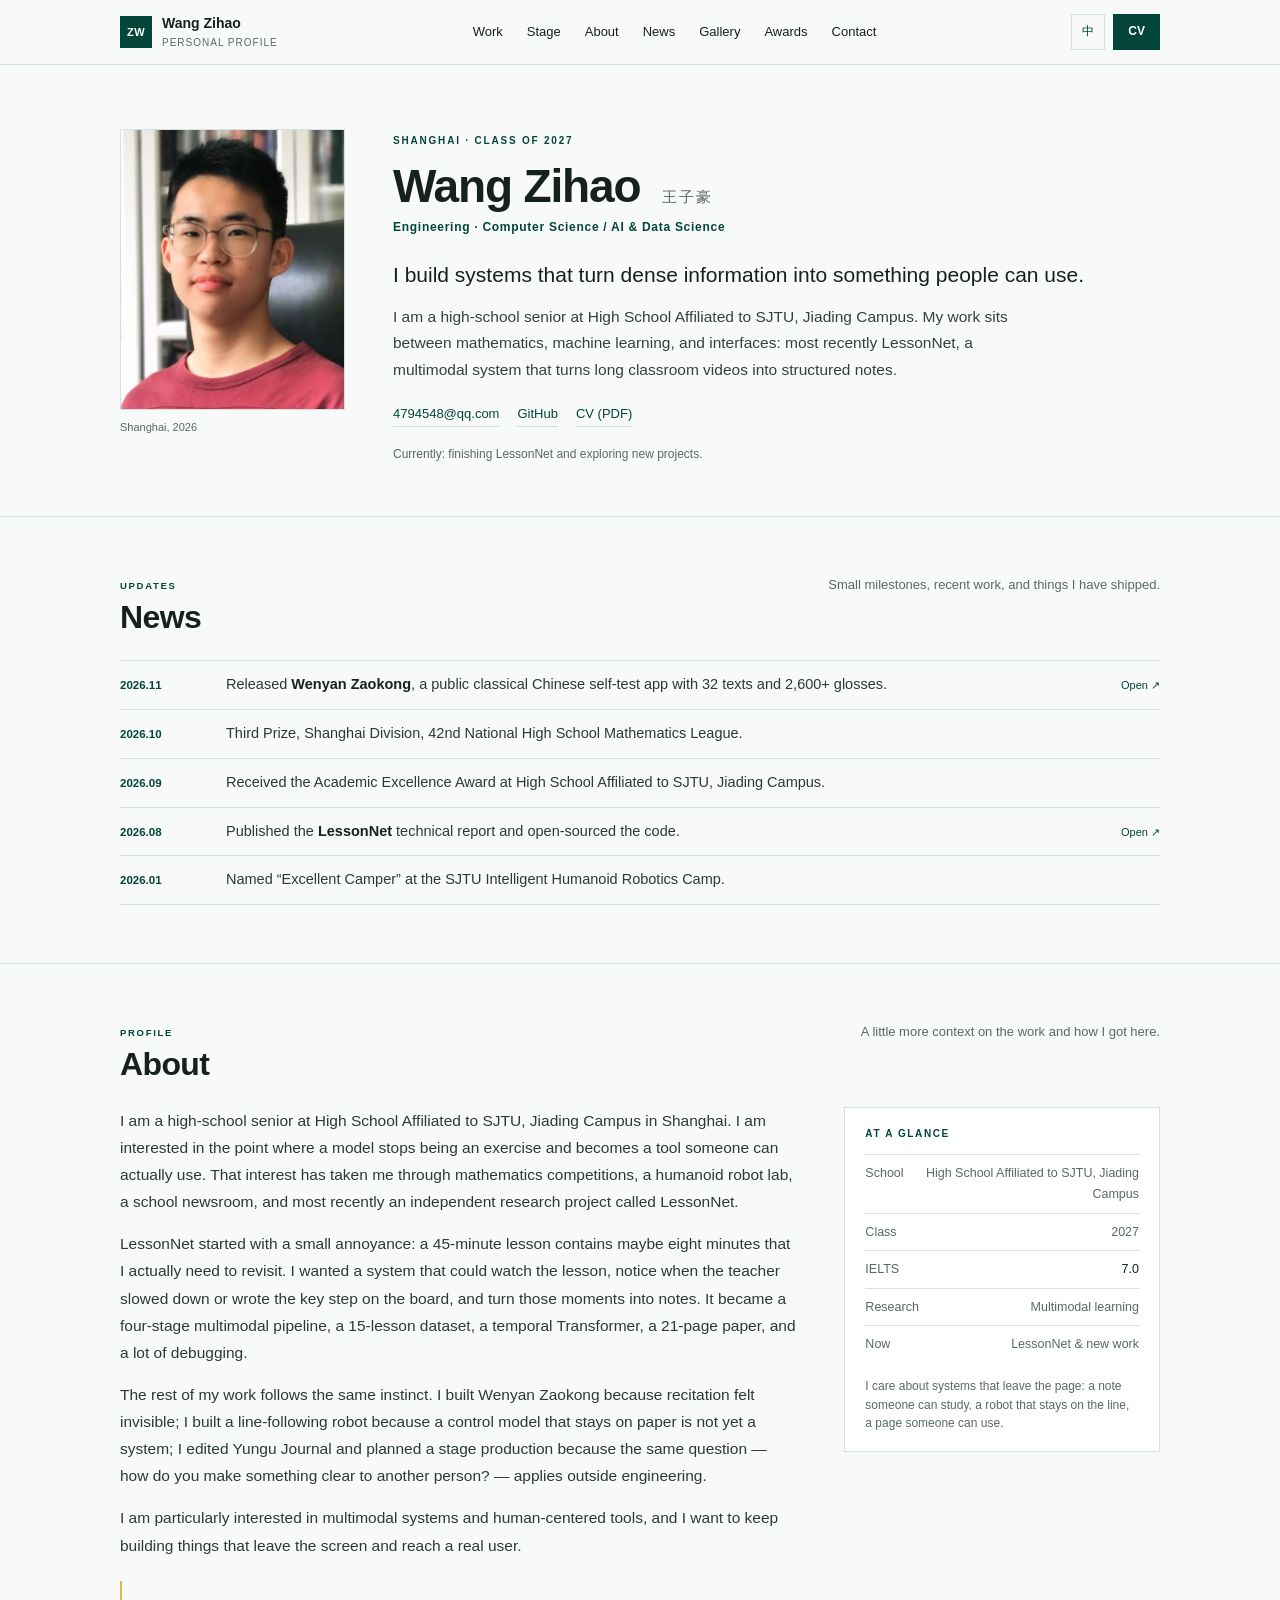
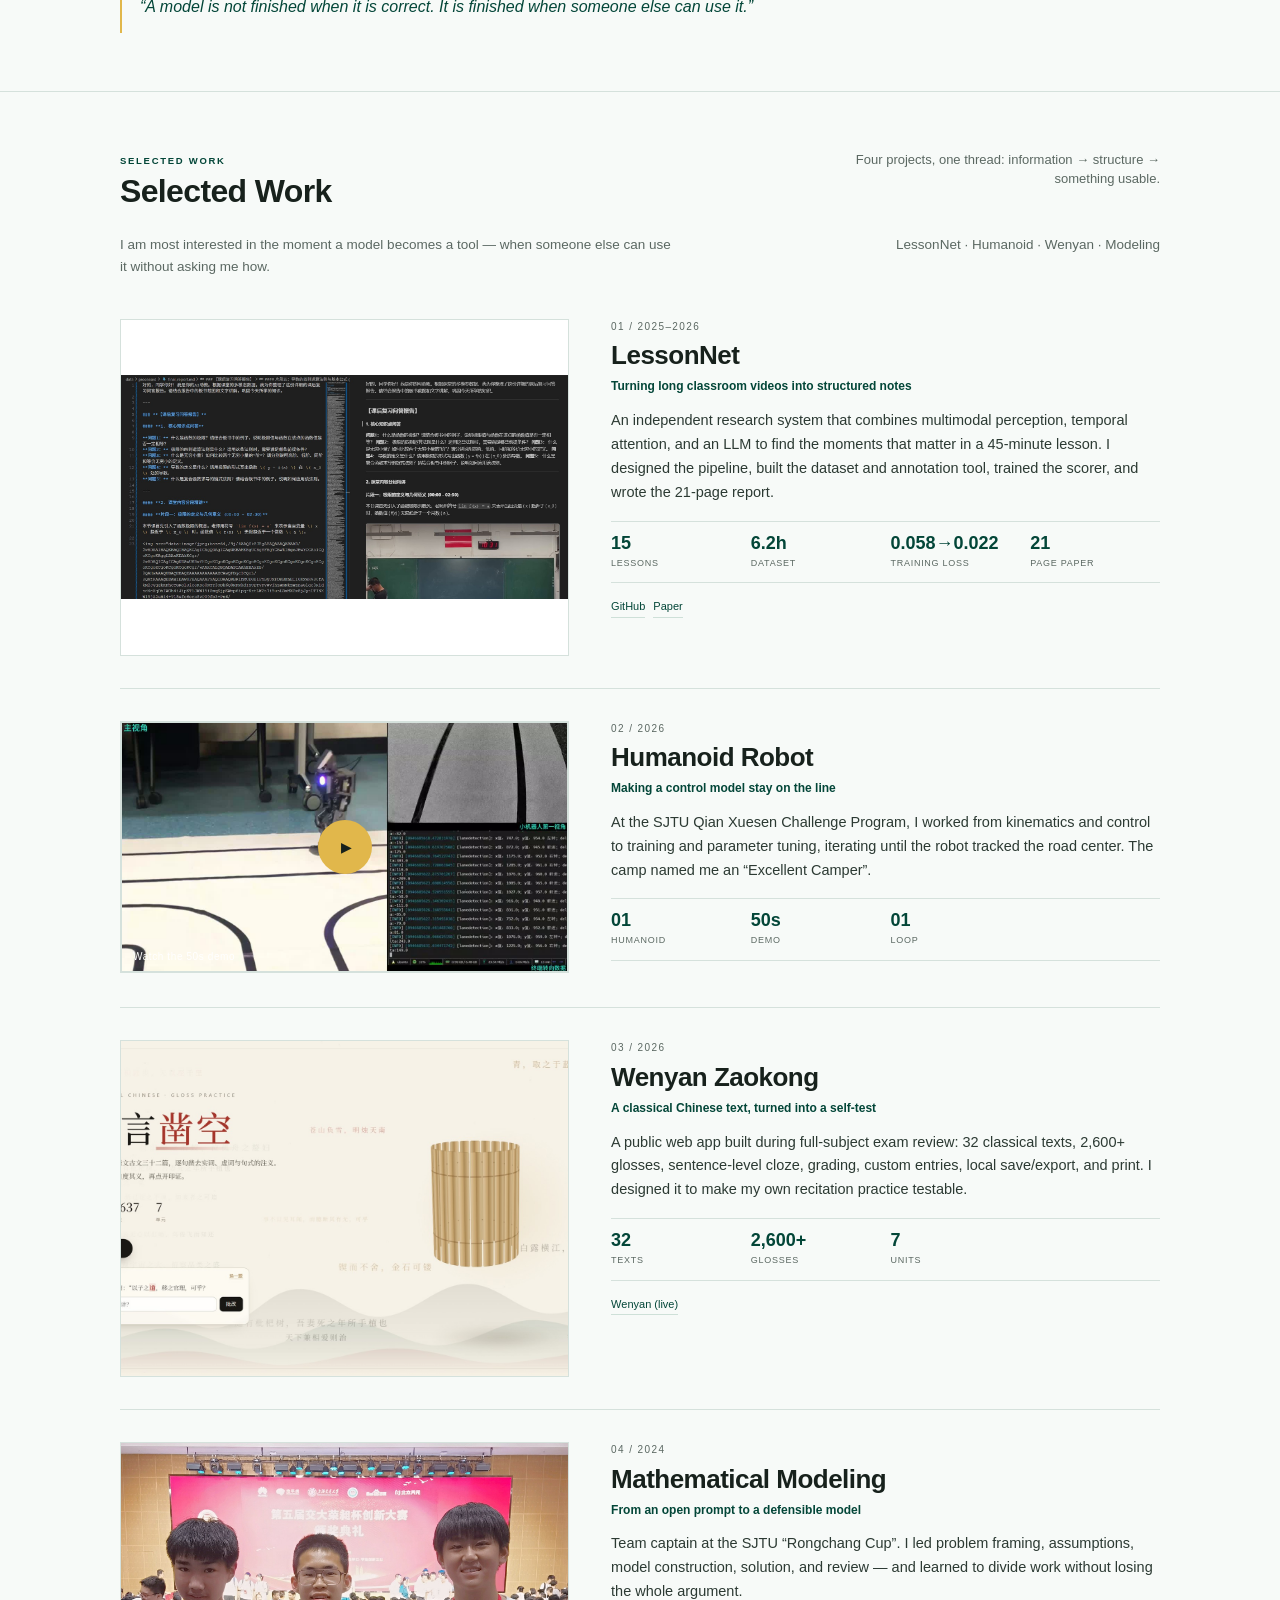
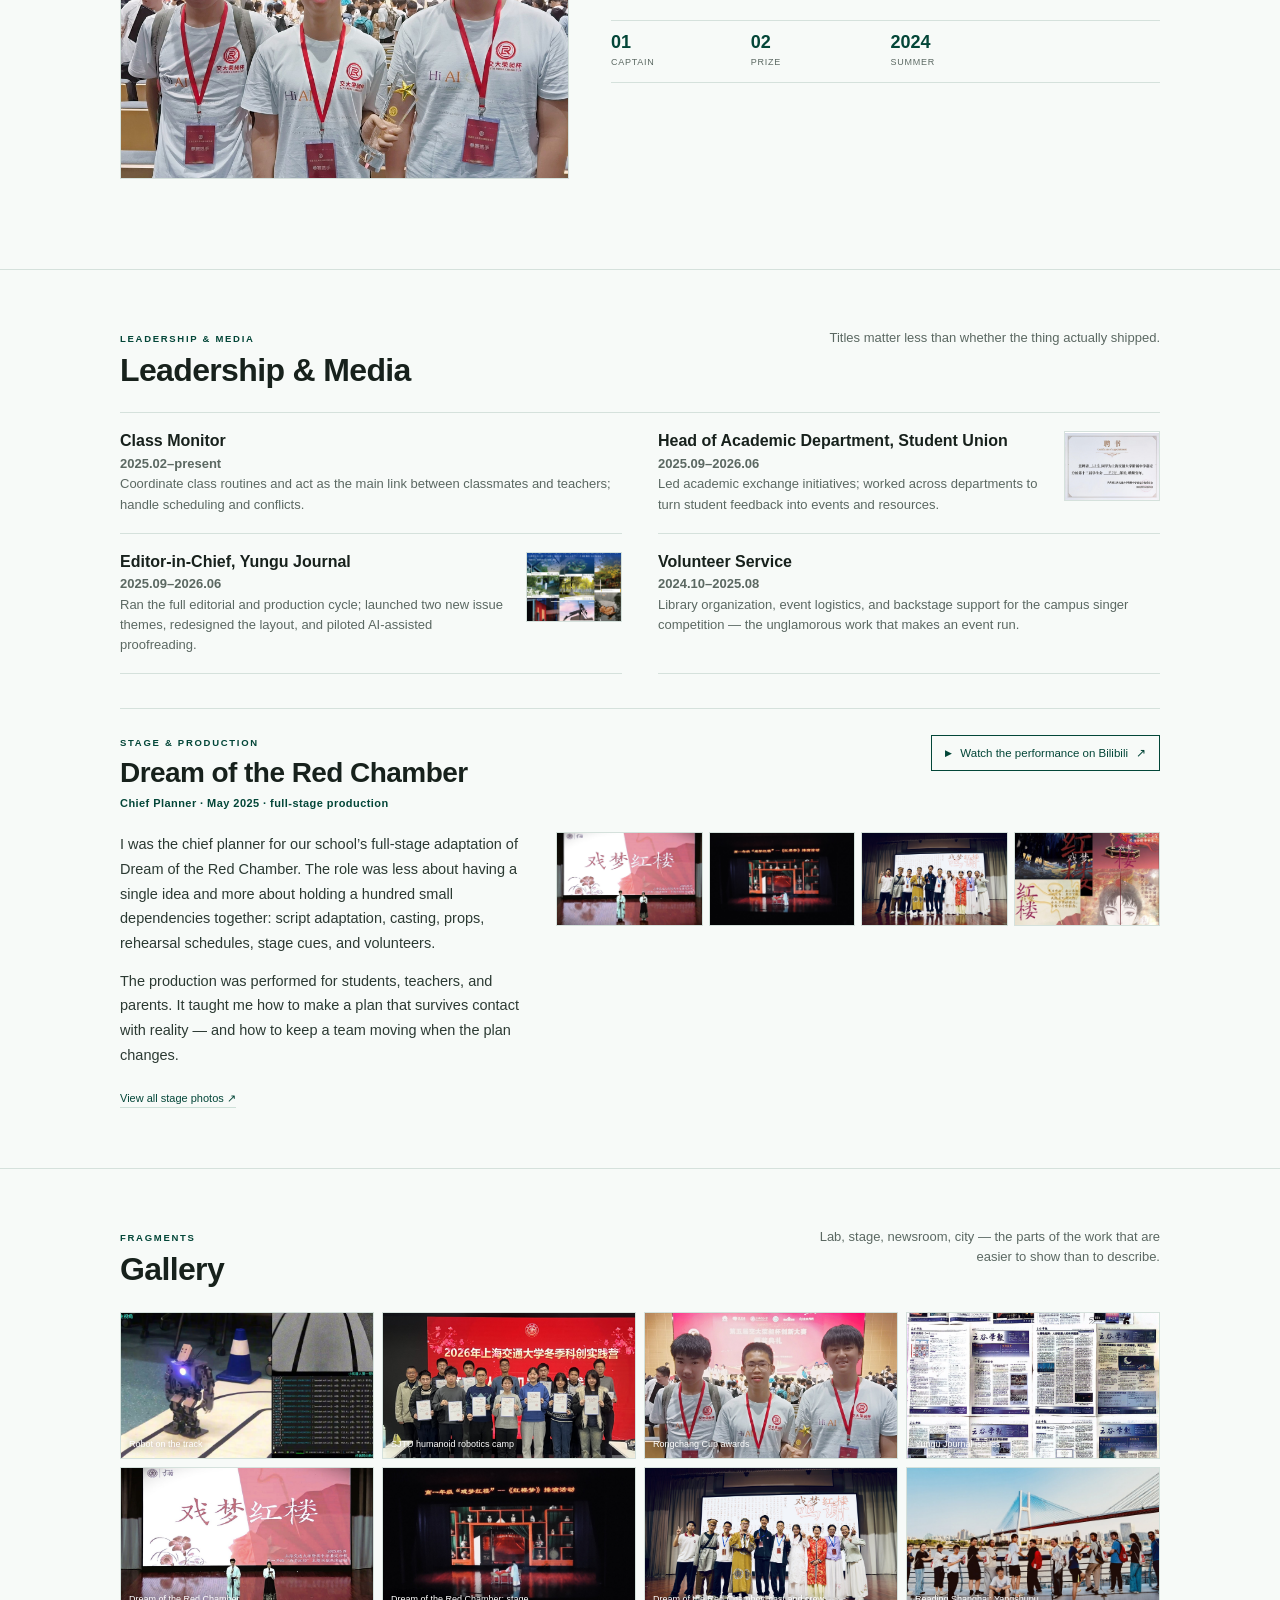
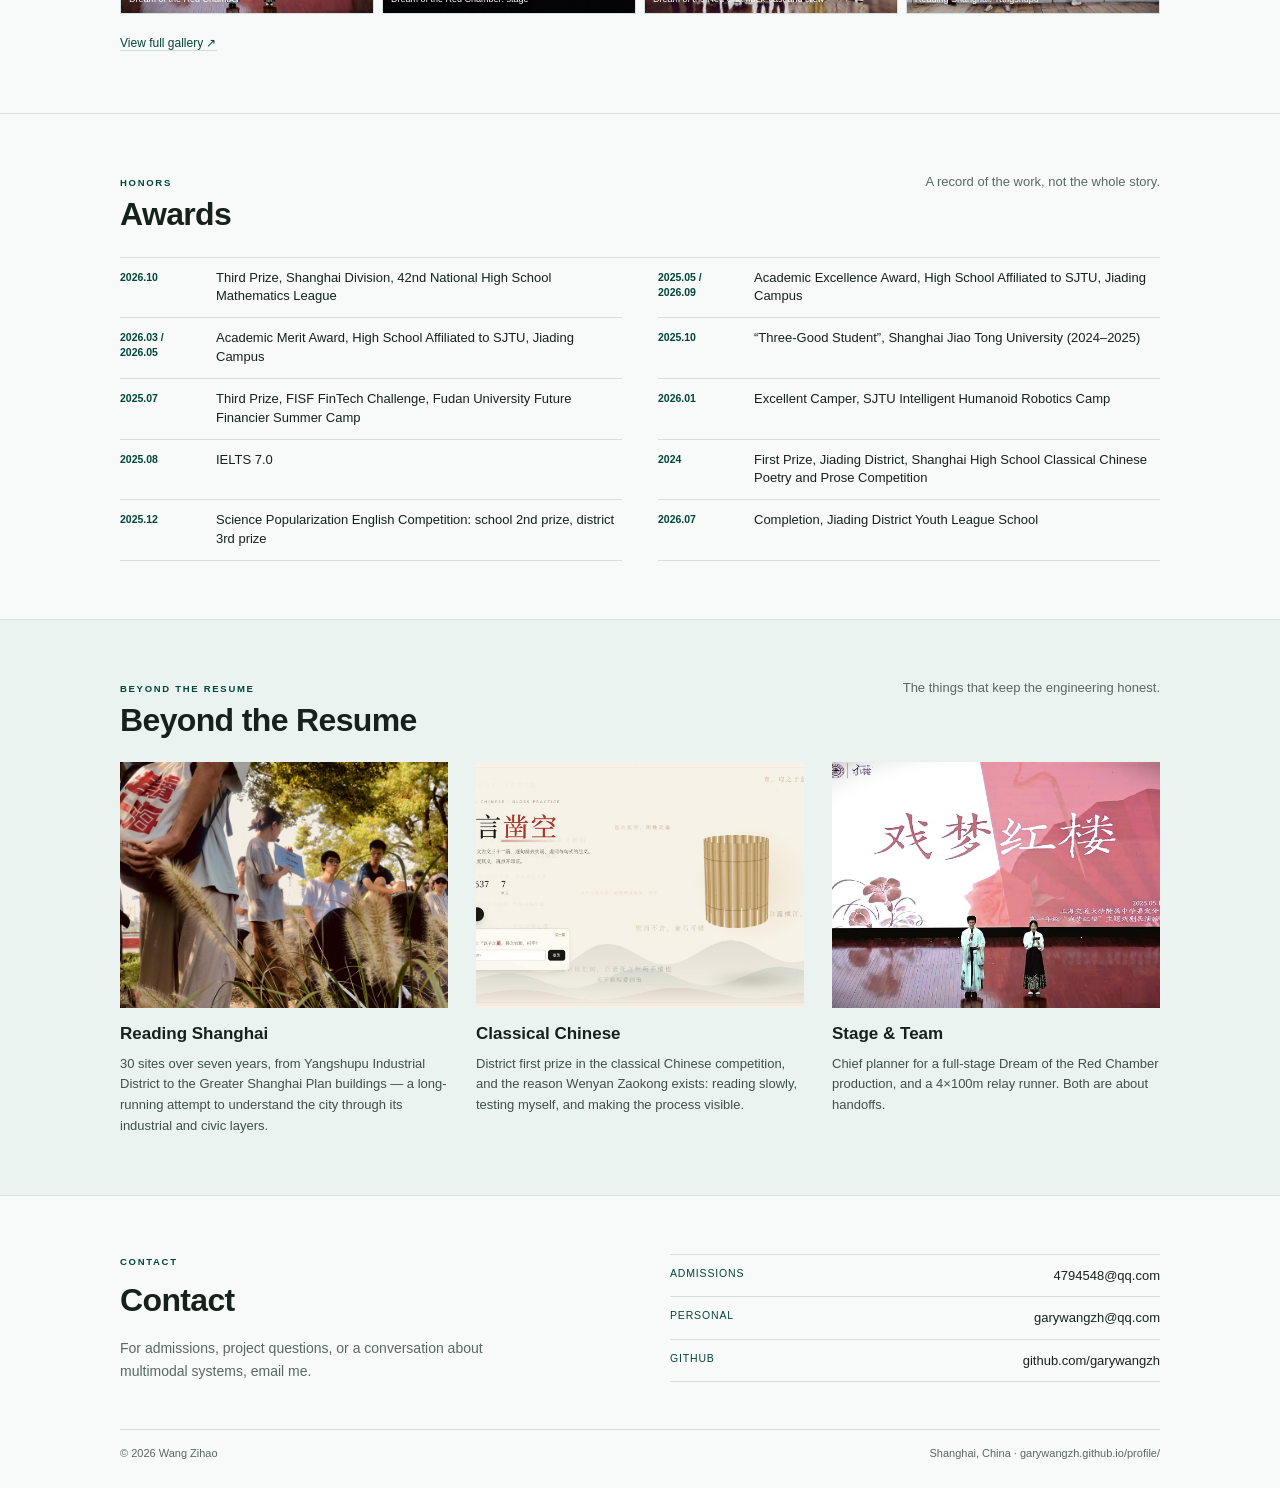
==== commit 1e0e5af6: "Move Wenyan link into project card" ====
--- a/index.html
+++ b/index.html
@@ -58,7 +58,6 @@
           <a href="https://github.com/garywangzh" target="_blank" rel="noopener">GitHub</a>
           <a class="en" href="assets/docs/Wang_Zihao_Resume_EN_2027.pdf" target="_blank" rel="noopener">CV (PDF)</a>
           <a class="zh" href="assets/docs/Wang_Zihao_Resume_ZH_2027.pdf" target="_blank" rel="noopener">简历 PDF</a>
-          <a href="https://garywangzh.github.io/wenyan/" target="_blank" rel="noopener"><span><span class="en">Wenyan (live)</span><span class="zh">文言凿空（在线）</span></span></a>
         </div>
         <p class="now-line"><span><span class="en">Currently: finishing LessonNet and exploring new projects.</span><span class="zh">现在：完成 LessonNet，继续探索新项目。</span></span></p>
       </div>
@@ -189,7 +188,7 @@
           <div class="work-sub"><span><span class="en">A classical Chinese text, turned into a self-test</span><span class="zh">把一篇古文，变成可以自测的练习</span></span></div>
           <p><span><span class="en">A public web app built during full-subject exam review: 32 classical texts, 2,600+ glosses, sentence-level cloze, grading, custom entries, local save/export, and print. I designed it to make my own recitation practice testable.</span><span class="zh">在全科复习期间独立开发并上线：32 篇古文、2,600+ 条注义，支持逐句挖空、批改、自建词条、本地存档与导出打印。我把“背诵”改造成可自测、可追踪的练习流程。</span></span></p>
           <div class="work-stats"><div><strong>32</strong><span><span><span class="en">texts</span><span class="zh">篇目</span></span></span></div><div><strong>2,600+</strong><span><span><span class="en">glosses</span><span class="zh">注义</span></span></span></div><div><strong>7</strong><span><span><span class="en">units</span><span class="zh">单元</span></span></span></div></div>
-          <div class="work-links"><a href="https://garywangzh.github.io/wenyan/" target="_blank" rel="noopener">Live app</a></div>
+          <div class="work-links"><a href="https://garywangzh.github.io/wenyan/" target="_blank" rel="noopener">Wenyan (live)</a></div>
         </div>
         </article>
         <article class="work-card reveal" id="modeling">
--- a/assets/css/site.css
+++ b/assets/css/site.css
@@ -211,18 +211,7 @@
   font-size: 12px;
   color: var(--grey);
 }
-.choices-line {
-  margin: 8px 0 0;
-  font-size: 12px;
-  color: var(--grey);
-}
-.choices-line span {
-  color: var(--green);
-  font-size: 10px;
-  letter-spacing: .08em;
-  text-transform: uppercase;
-  margin-right: 8px;
-}
+
 
 /* sections */
 .section {
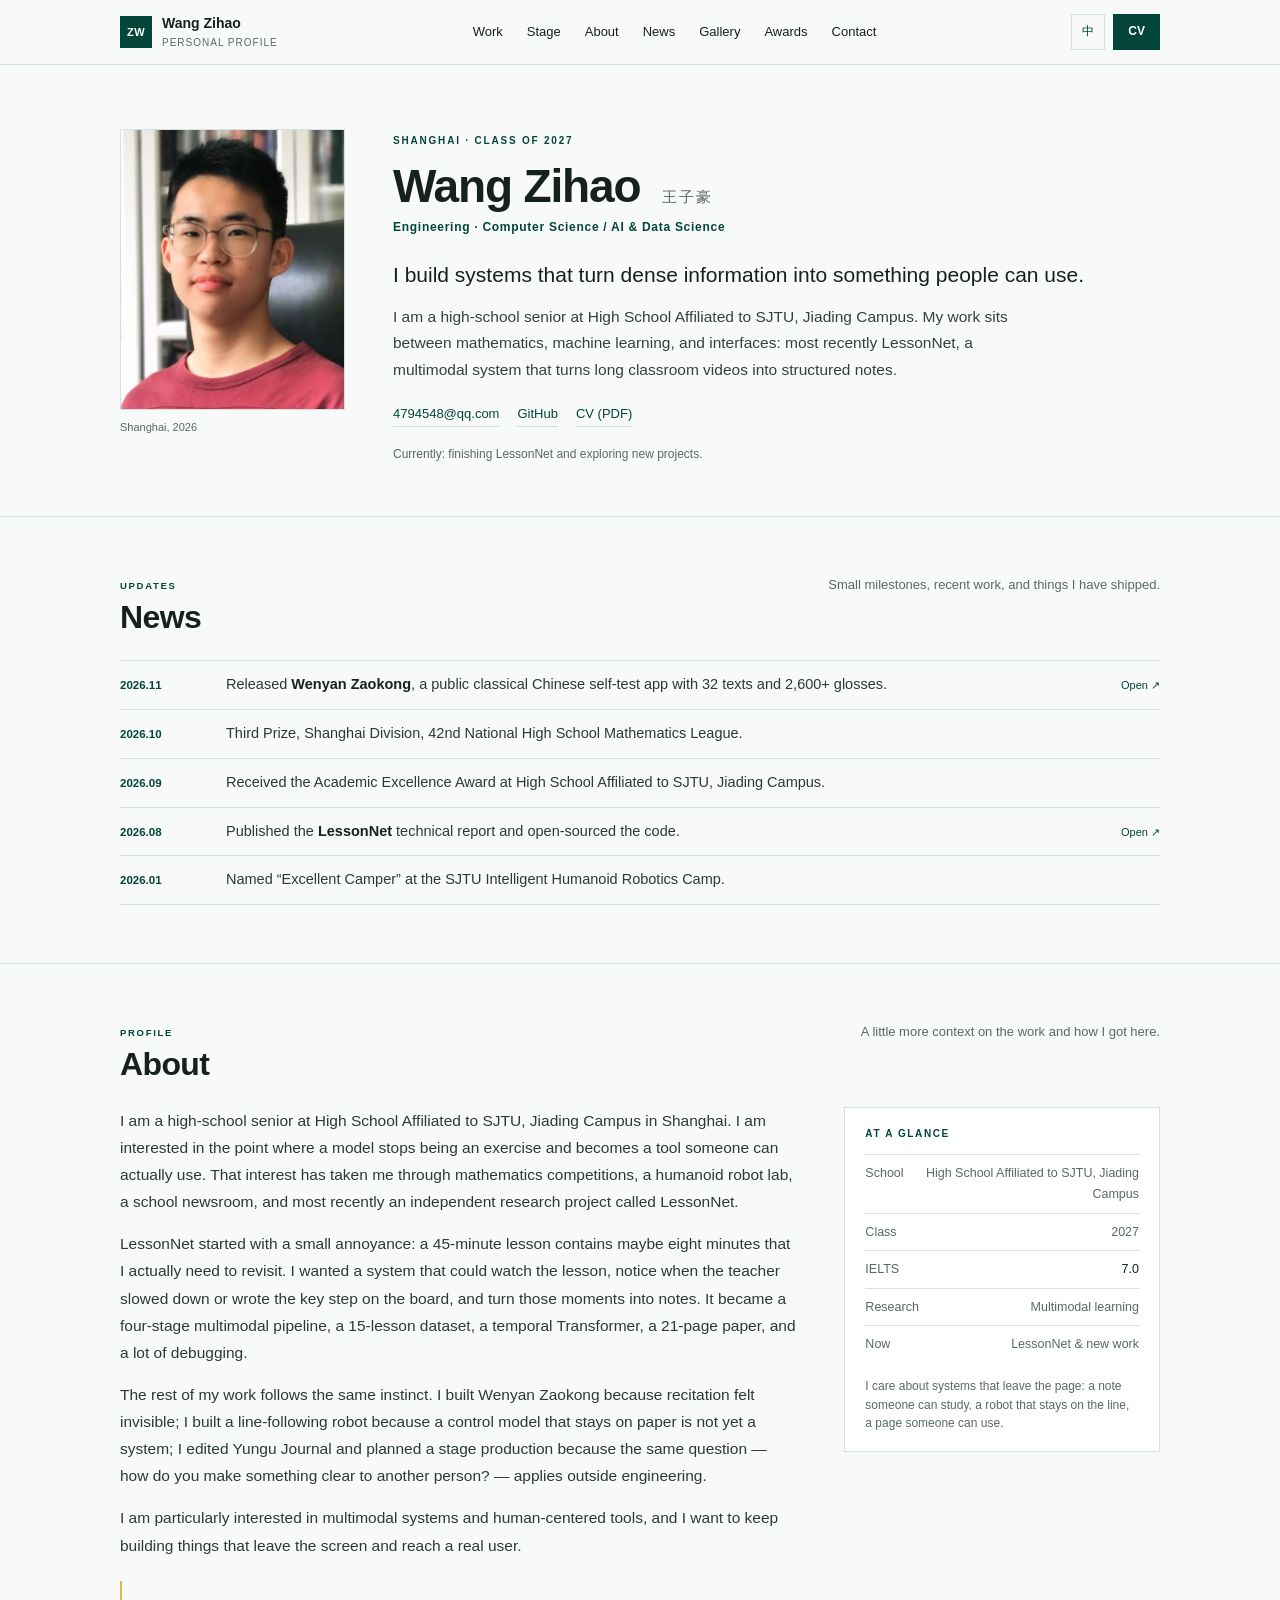
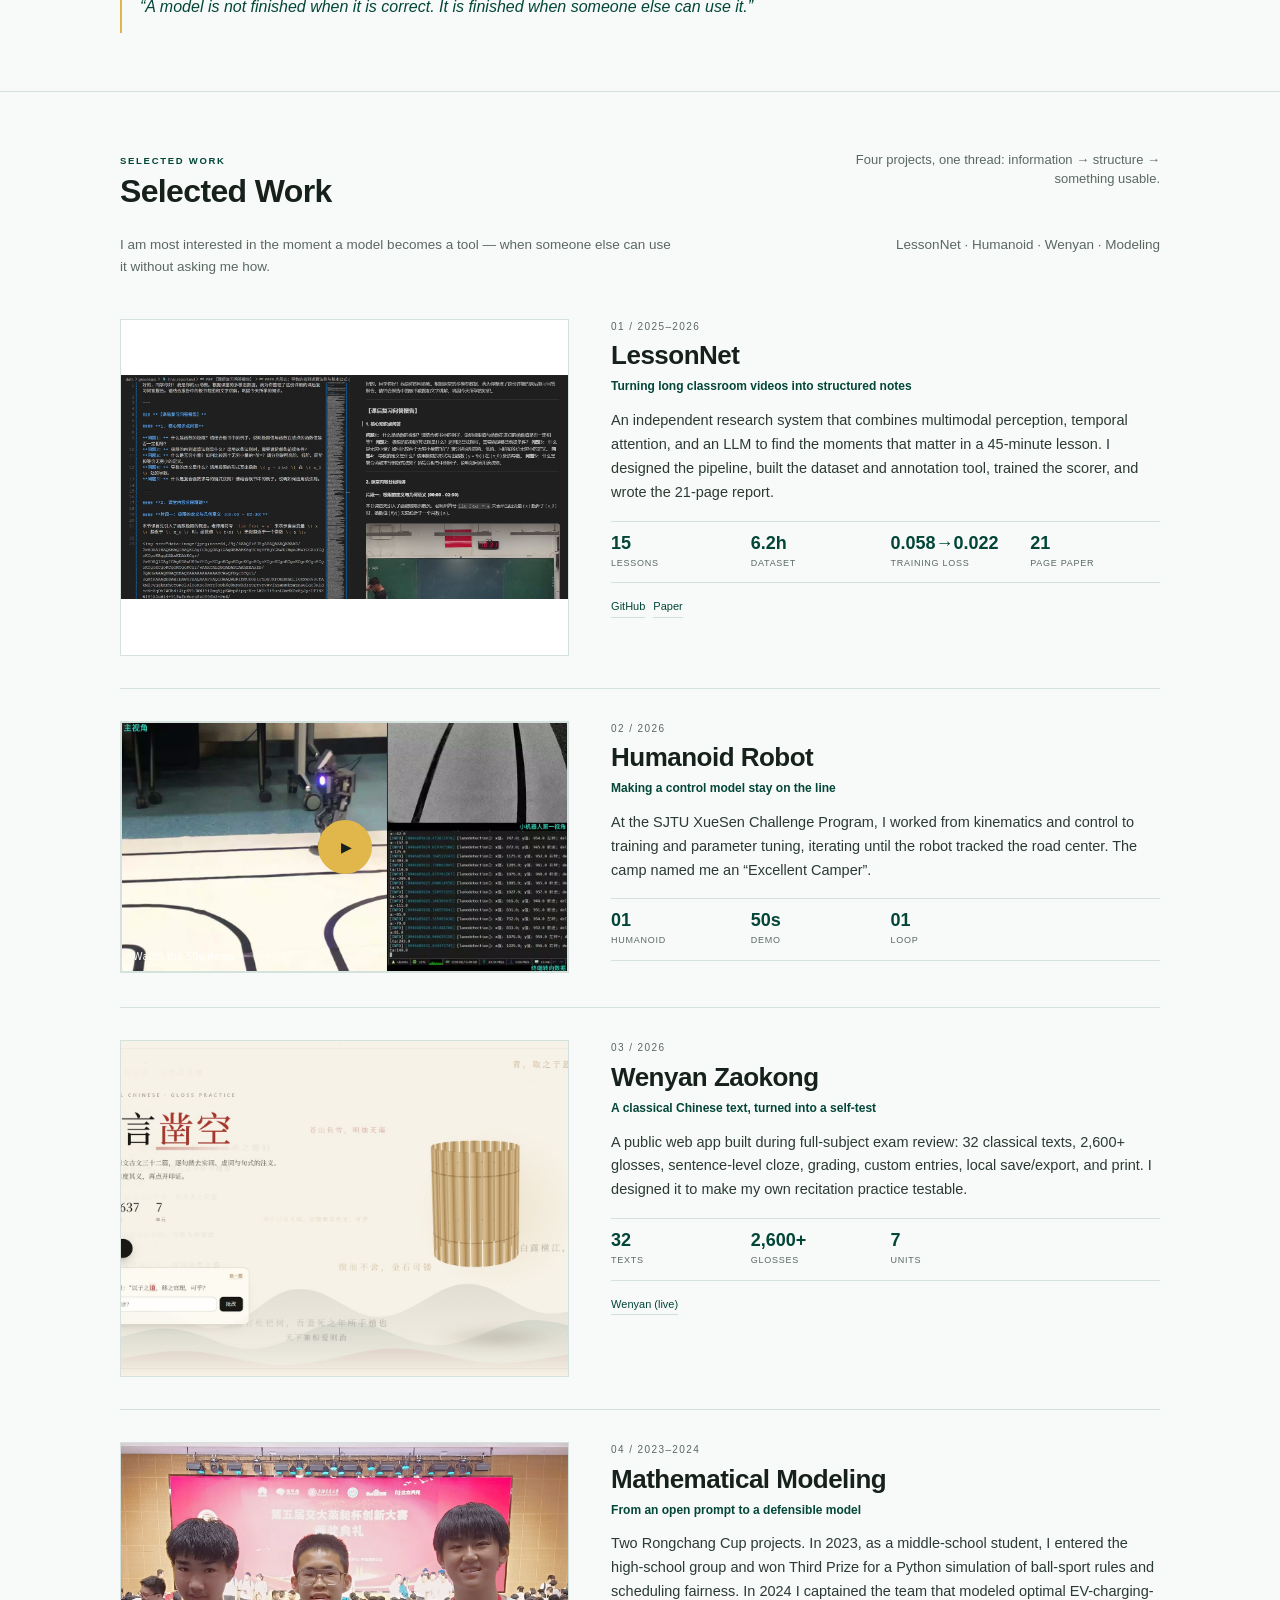
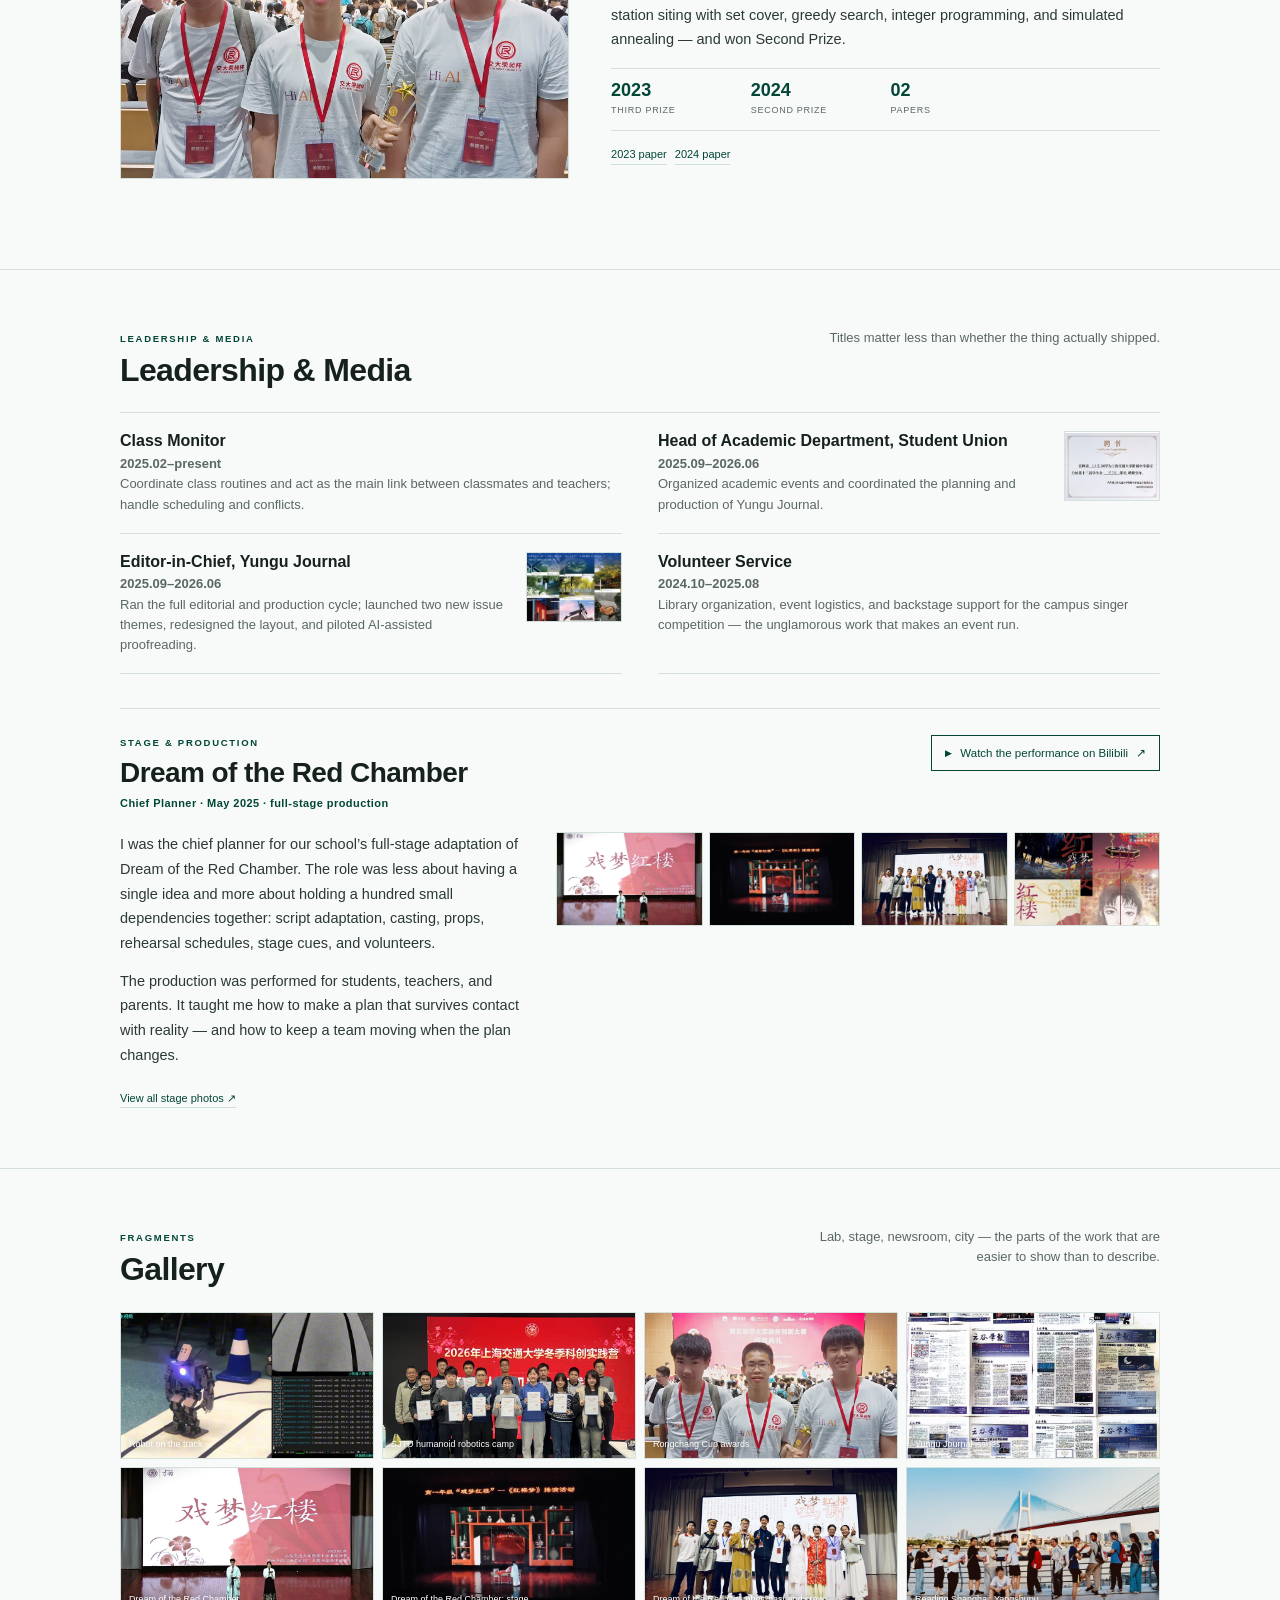
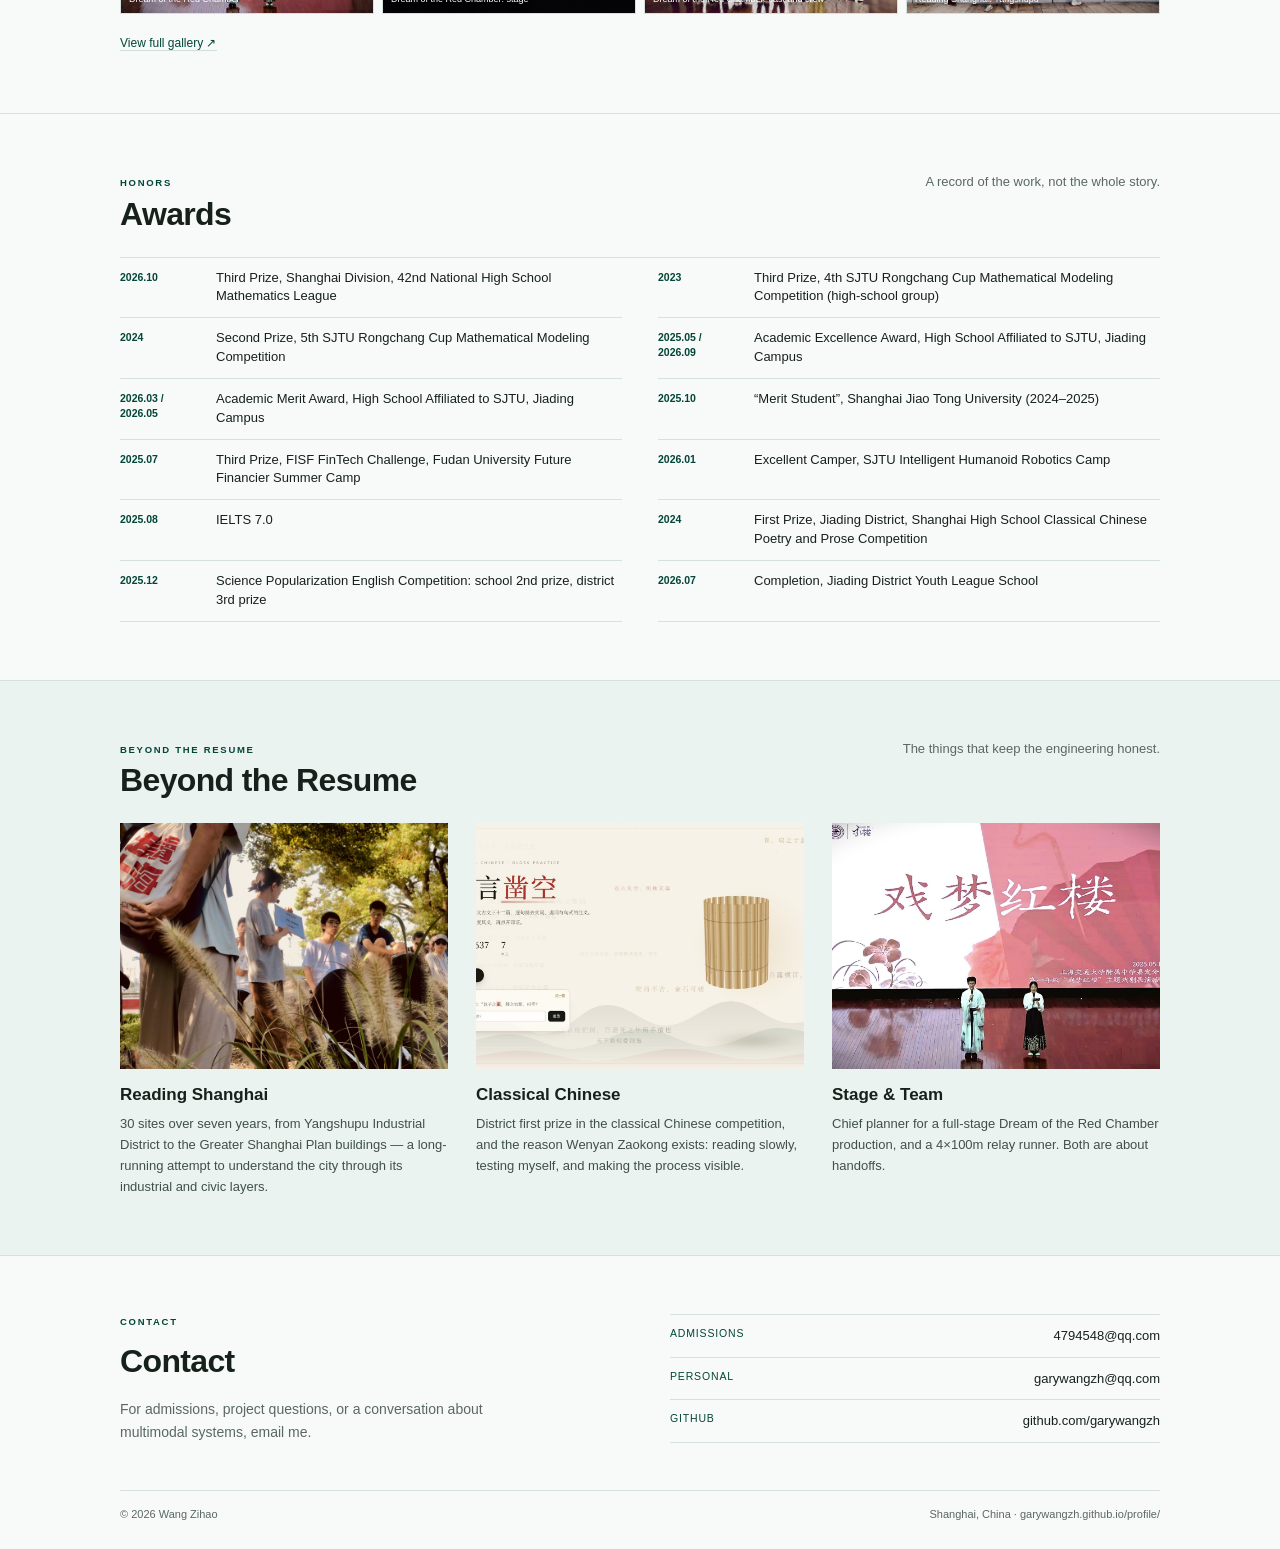
==== commit 4a6c0b24: "Update modeling and leadership details" ====
--- a/index.html
+++ b/index.html
@@ -174,7 +174,7 @@
           <div class="work-num">02 / 2026</div>
           <h3 class="work-title">Humanoid Robot</h3>
           <div class="work-sub"><span><span class="en">Making a control model stay on the line</span><span class="zh">让控制模型真的沿着线跑起来</span></span></div>
-          <p><span><span class="en">At the SJTU Qian Xuesen Challenge Program, I worked from kinematics and control to training and parameter tuning, iterating until the robot tracked the road center. The camp named me an “Excellent Camper”.</span><span class="zh">在上海交大“学森挑战计划”中，我从运动学、控制一路做到训练与参数调试，反复迭代，直到机器人能沿道路中心稳定行进。获评“优秀学员”。</span></span></p>
+          <p><span><span class="en">At the SJTU XueSen Challenge Program, I worked from kinematics and control to training and parameter tuning, iterating until the robot tracked the road center. The camp named me an “Excellent Camper”.</span><span class="zh">在上海交大“学森挑战计划”中，我从运动学、控制一路做到训练与参数调试，反复迭代，直到机器人能沿道路中心稳定行进。获评“优秀学员”。</span></span></p>
           <div class="work-stats"><div><strong>01</strong><span><span><span class="en">humanoid</span><span class="zh">台机器人</span></span></span></div><div><strong>50s</strong><span><span><span class="en">demo</span><span class="zh">演示</span></span></span></div><div><strong>01</strong><span><span><span class="en">loop</span><span class="zh">感知—决策—控制</span></span></span></div></div>
           <div class="work-links"></div>
         </div>
@@ -195,12 +195,12 @@
           <div class="work-media"><img src="assets/img/math-modeling.jpg" alt="Wang Zihao with teammates at the SJTU Rongchang Cup awards ceremony" loading="lazy"></div>
           
         <div class="work-body">
-          <div class="work-num">04 / 2024</div>
+          <div class="work-num">04 / 2023–2024</div>
           <h3 class="work-title">Mathematical Modeling</h3>
           <div class="work-sub"><span><span class="en">From an open prompt to a defensible model</span><span class="zh">把开放问题收敛成可展示的模型</span></span></div>
-          <p><span><span class="en">Team captain at the SJTU “Rongchang Cup”. I led problem framing, assumptions, model construction, solution, and review — and learned to divide work without losing the whole argument.</span><span class="zh">上海交大“荣昶杯”数学建模竞赛队长。负责选题、假设、建模、求解与复盘，在分工与整合之间保持论证完整；获二等奖。</span></span></p>
-          <div class="work-stats"><div><strong>01</strong><span><span><span class="en">captain</span><span class="zh">队长</span></span></span></div><div><strong>02</strong><span><span><span class="en">prize</span><span class="zh">二等奖</span></span></span></div><div><strong>2024</strong><span><span><span class="en">summer</span><span class="zh">夏</span></span></span></div></div>
-          <div class="work-links"></div>
+          <p><span><span class="en">Two Rongchang Cup projects. In 2023, as a middle-school student, I entered the high-school group and won Third Prize for a Python simulation of ball-sport rules and scheduling fairness. In 2024 I captained the team that modeled optimal EV-charging-station siting with set cover, greedy search, integer programming, and simulated annealing — and won Second Prize.</span><span class="zh">两次参加交大“荣昶杯”。2023 年初中阶段跨组参加高中组，以《基于 Python 的球类运动赛事规则数学分析》获三等奖；2024 年担任队长，围绕新能源充电站最优选址，使用集合覆盖、贪心搜索、整数规划与模拟退火，获二等奖。</span></span></p>
+          <div class="work-stats"><div><strong>2023</strong><span><span><span class="en">third prize</span><span class="zh">三等奖</span></span></span></div><div><strong>2024</strong><span><span><span class="en">second prize</span><span class="zh">二等奖</span></span></span></div><div><strong>02</strong><span><span><span class="en">papers</span><span class="zh">篇论文</span></span></span></div></div>
+          <div class="work-links"><a href="assets/docs/Rongchang_Cup_2023_Paper.pdf" target="_blank" rel="noopener">2023 paper</a><a href="assets/docs/Rongchang_Cup_2024_Paper.pdf" target="_blank" rel="noopener">2024 paper</a></div>
         </div>
         </article>
     </div>
@@ -230,7 +230,7 @@
           <div>
             <h3><span><span class="en">Head of Academic Department, Student Union</span><span class="zh">学生会学习部部长</span></span></h3>
             <p class="lead-meta"><span><span class="en">2025.09–2026.06</span><span class="zh">2025.09—2026.06</span></span></p>
-            <p><span><span class="en">Led academic exchange initiatives; worked across departments to turn student feedback into events and resources.</span><span class="zh">组织学术交流活动，把学生反馈变成具体活动与资源。</span></span></p>
+            <p><span><span class="en">Organized academic events and coordinated the planning and production of Yungu Journal.</span><span class="zh">组织学科活动，统筹《云谷学报》的策划与编辑出版。</span></span></p>
           </div>
           <img class="contain" src="assets/img/cert-union.jpg" alt="Certificate of appointment as Head of Academic Department" loading="lazy">
         </article>
@@ -334,7 +334,7 @@
       <p><span class="en">A record of the work, not the whole story.</span><span class="zh">一些被记录下来的结果，不是全部。</span></p>
     </div>
       <div class="awards-grid">
-        <div class="award reveal"><div class="date">2026.10</div><div><span><span class="en">Third Prize, Shanghai Division, 42nd National High School Mathematics League</span><span class="zh">第 42 届全国高中数学联赛上海赛区三等奖</span></span></div></div><div class="award reveal"><div class="date">2025.05 / 2026.09</div><div><span><span class="en">Academic Excellence Award, High School Affiliated to SJTU, Jiading Campus</span><span class="zh">交附嘉定“学业卓越奖”</span></span></div></div><div class="award reveal"><div class="date">2026.03 / 2026.05</div><div><span><span class="en">Academic Merit Award, High School Affiliated to SJTU, Jiading Campus</span><span class="zh">交附嘉定“学业优秀奖励”</span></span></div></div><div class="award reveal"><div class="date">2025.10</div><div><span><span class="en">“Three-Good Student”, Shanghai Jiao Tong University (2024–2025)</span><span class="zh">上海交通大学 2024—2025 年度“三好学生”</span></span></div></div><div class="award reveal"><div class="date">2025.07</div><div><span><span class="en">Third Prize, FISF FinTech Challenge, Fudan University Future Financier Summer Camp</span><span class="zh">复旦大学国际金融学院 FinTech Challenge 三等奖</span></span></div></div><div class="award reveal"><div class="date">2026.01</div><div><span><span class="en">Excellent Camper, SJTU Intelligent Humanoid Robotics Camp</span><span class="zh">上海交大智能人形机器人实践学科营“优秀学员”</span></span></div></div><div class="award reveal"><div class="date">2025.08</div><div><span><span class="en">IELTS 7.0</span><span class="zh">雅思 7.0</span></span></div></div><div class="award reveal"><div class="date">2024</div><div><span><span class="en">First Prize, Jiading District, Shanghai High School Classical Chinese Poetry and Prose Competition</span><span class="zh">上海市中学生古诗文大赛嘉定区一等奖</span></span></div></div><div class="award reveal"><div class="date">2025.12</div><div><span><span class="en">Science Popularization English Competition: school 2nd prize, district 3rd prize</span><span class="zh">科普英语竞赛校级二等奖、区级三等奖</span></span></div></div><div class="award reveal"><div class="date">2026.07</div><div><span><span class="en">Completion, Jiading District Youth League School</span><span class="zh">嘉定区中学生共产主义学校结业</span></span></div></div>
+        <div class="award reveal"><div class="date">2026.10</div><div><span><span class="en">Third Prize, Shanghai Division, 42nd National High School Mathematics League</span><span class="zh">第 42 届全国高中数学联赛上海赛区三等奖</span></span></div></div><div class="award reveal"><div class="date">2023</div><div><span><span class="en">Third Prize, 4th SJTU Rongchang Cup Mathematical Modeling Competition (high-school group)</span><span class="zh">第四届上海交大“荣昶杯”数学建模竞赛三等奖（高中组）</span></span></div></div><div class="award reveal"><div class="date">2024</div><div><span><span class="en">Second Prize, 5th SJTU Rongchang Cup Mathematical Modeling Competition</span><span class="zh">第五届上海交大“荣昶杯”数学建模竞赛二等奖</span></span></div></div><div class="award reveal"><div class="date">2025.05 / 2026.09</div><div><span><span class="en">Academic Excellence Award, High School Affiliated to SJTU, Jiading Campus</span><span class="zh">交附嘉定“学业卓越奖”</span></span></div></div><div class="award reveal"><div class="date">2026.03 / 2026.05</div><div><span><span class="en">Academic Merit Award, High School Affiliated to SJTU, Jiading Campus</span><span class="zh">交附嘉定“学业优秀奖励”</span></span></div></div><div class="award reveal"><div class="date">2025.10</div><div><span><span class="en">“Merit Student”, Shanghai Jiao Tong University (2024–2025)</span><span class="zh">上海交通大学 2024—2025 年度“三好学生”</span></span></div></div><div class="award reveal"><div class="date">2025.07</div><div><span><span class="en">Third Prize, FISF FinTech Challenge, Fudan University Future Financier Summer Camp</span><span class="zh">复旦大学国际金融学院 FinTech Challenge 三等奖</span></span></div></div><div class="award reveal"><div class="date">2026.01</div><div><span><span class="en">Excellent Camper, SJTU Intelligent Humanoid Robotics Camp</span><span class="zh">上海交大智能人形机器人实践学科营“优秀学员”</span></span></div></div><div class="award reveal"><div class="date">2025.08</div><div><span><span class="en">IELTS 7.0</span><span class="zh">雅思 7.0</span></span></div></div><div class="award reveal"><div class="date">2024</div><div><span><span class="en">First Prize, Jiading District, Shanghai High School Classical Chinese Poetry and Prose Competition</span><span class="zh">上海市中学生古诗文大赛嘉定区一等奖</span></span></div></div><div class="award reveal"><div class="date">2025.12</div><div><span><span class="en">Science Popularization English Competition: school 2nd prize, district 3rd prize</span><span class="zh">科普英语竞赛校级二等奖、区级三等奖</span></span></div></div><div class="award reveal"><div class="date">2026.07</div><div><span><span class="en">Completion, Jiading District Youth League School</span><span class="zh">嘉定区中学生共产主义学校结业</span></span></div></div>
       </div>
     </div>
   </section>
